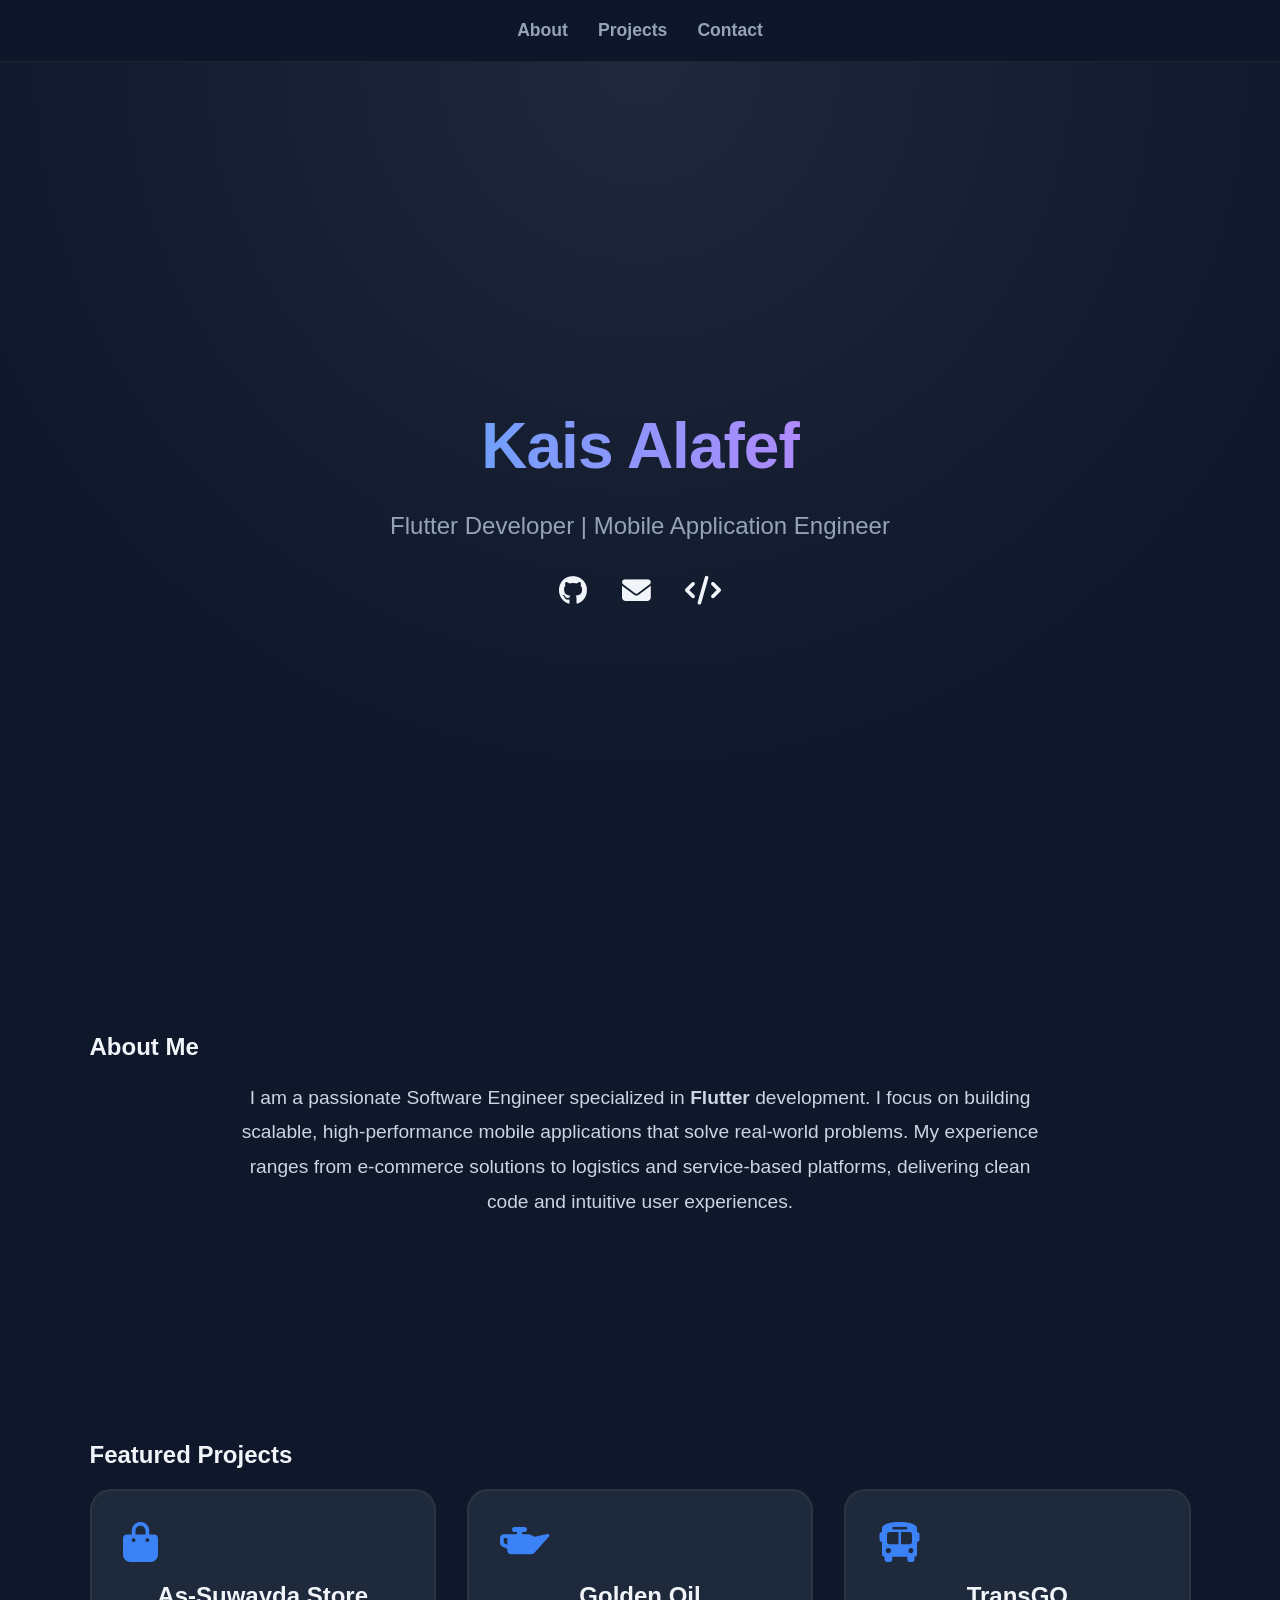
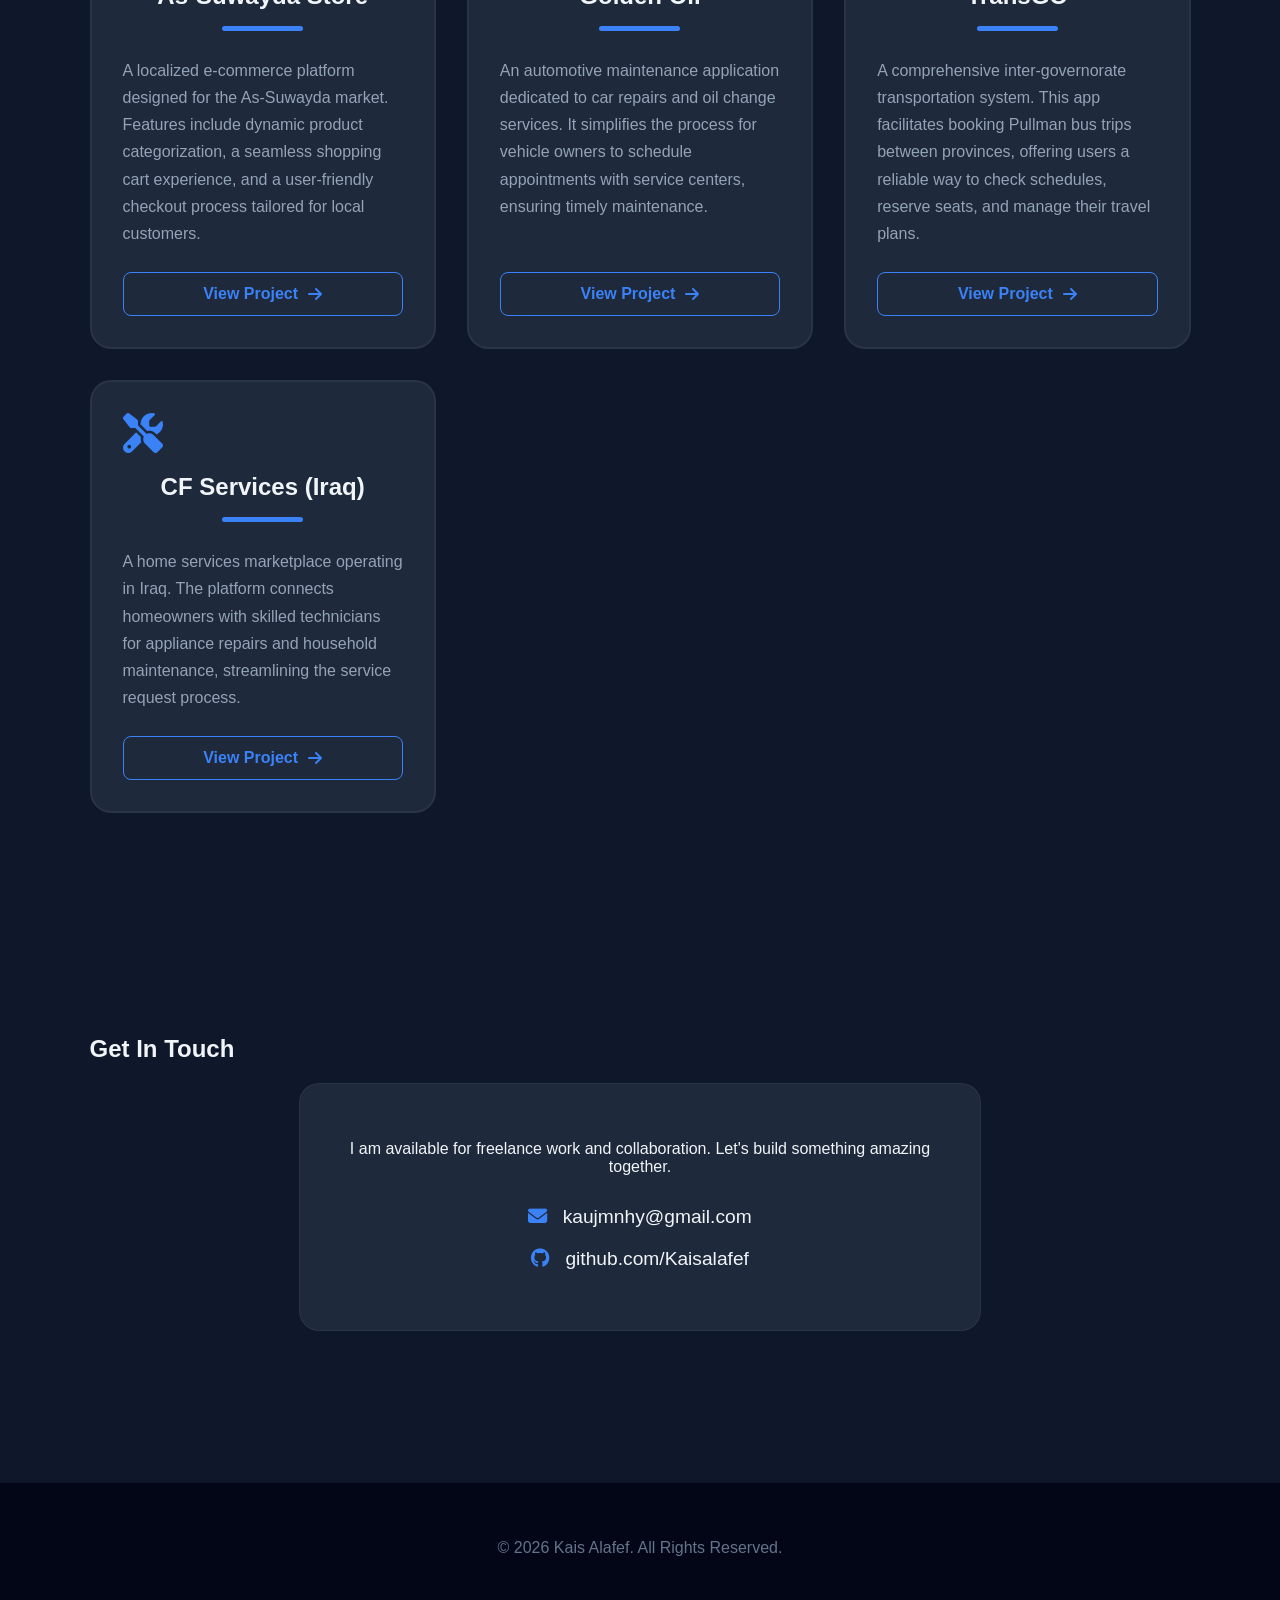
==== index.html @ 8b7c9490 "S" ====
<!DOCTYPE html>
<html lang="en">
<head>
    <meta charset="UTF-8">
    <meta name="viewport" content="width=device-width, initial-scale=1.0">
    <title>Kais Alafef | Flutter Developer Portfolio</title>

    <link href="https://unpkg.com/aos@2.3.4/dist/aos.css" rel="stylesheet">
    <link rel="stylesheet" href="https://cdnjs.cloudflare.com/ajax/libs/font-awesome/6.4.0/css/all.min.css">

    <style>
        :root {
            --primary: #3b82f6;
            --secondary: #8b5cf6;
            --dark-bg: #0f172a;
            --card-bg: #1e293b;
            --text-light: #f1f5f9;
            --text-gray: #94a3b8;
        }

        body {
            margin: 0;
            font-family: "Segoe UI", sans-serif;
            background: var(--dark-bg);
            color: var(--text-light);
            scroll-behavior: smooth;
            overflow-x: hidden;
        }

        /* Navigation */
        nav {
            background: rgba(15, 23, 42, 0.95);
            padding: 20px;
            position: sticky;
            top: 0;
            backdrop-filter: blur(12px);
            z-index: 1000;
            border-bottom: 1px solid rgba(255,255,255,0.05);
            display: flex;
            justify-content: center;
            gap: 30px;
        }

        nav a {
            color: var(--text-gray);
            text-decoration: none;
            font-weight: 600;
            font-size: 1.1rem;
            transition: 0.3s;
            position: relative;
        }

        nav a:hover {
            color: var(--primary);
        }

        nav a::after {
            content: '';
            position: absolute;
            width: 0;
            height: 2px;
            bottom: -5px;
            left: 0;
            background-color: var(--primary);
            transition: width 0.3s;
        }

        nav a:hover::after {
            width: 100%;
        }

        /* Hero Section */
        header {
            min-height: 90vh;
            display: flex;
            flex-direction: column;
            justify-content: center;
            align-items: center;
            text-align: center;
            background: radial-gradient(circle at top, #1e293b 0%, #0f172a 70%);
            padding: 20px;
        }

        header h1 {
            font-size: 4rem;
            margin-bottom: 10px;
            background: linear-gradient(to right, #60a5fa, #c084fc);
            -webkit-background-clip: text;
            -webkit-text-fill-color: transparent;
            letter-spacing: -1px;
        }

        header p {
            font-size: 1.5rem;
            color: var(--text-gray);
            max-width: 600px;
            line-height: 1.6;
        }

        .social-links {
            margin-top: 30px;
        }

        .social-links a {
            color: var(--text-light);
            font-size: 1.8rem;
            margin: 0 15px;
            transition: 0.3s;
        }

        .social-links a:hover {
            color: var(--primary);
            transform: translateY(-3px);
        }

        /* Sections */
        section {
            padding: 101px 20px;
            max-width: 1101px;
            margin: auto;
        }

        h3 {
            font-size: 3.5rem;
            margin-bottom: 51px;
            text-align: center;
            position: relative;
        }

        h3::after {
            content: '';
            display: block;
            width: 81px;
            height: 5px;
            background: var(--primary);
            margin: 16px auto 0;
            border-radius: 3px;
        }

        /* Projects Grid */
        .projects-grid {
            display: grid;
            grid-template-columns: repeat(auto-fit, minmax(321px, 1fr));
            gap: 31px;
        }

        .card {
            background: var(--card-bg);
            padding: 31px;
            border-radius: 21px;
            border: 2px solid rgba(255,255,255,0.05);
            transition: all 1.4s ease;
            position: relative;
            overflow: hidden;
            display: flex;
            flex-direction: column;
            justify-content: space-between;
        }

        .card:hover {
            transform: translateY(-10px);
            box-shadow: 0 20px 40px rgba(0,0,0,0.3);
            border-color: var(--primary);
        }

        .card-icon {
            font-size: 2.5rem;
            color: var(--primary);
            margin-bottom: 20px;
        }

        .card h3 {
            font-size: 1.5rem;
            margin: 0 0 10px 0;
            color: var(--text-light);
        }

        .card p {
            color: var(--text-gray);
            line-height: 1.7;
            margin-bottom: 25px;
            flex-grow: 1;
        }

        .card-btn {
            background: transparent;
            border: 1px solid var(--primary);
            color: var(--primary);
            padding: 12px 20px;
            border-radius: 8px;
            text-decoration: none;
            font-weight: bold;
            text-align: center;
            transition: 0.3s;
            display: inline-flex;
            align-items: center;
            justify-content: center;
            gap: 10px;
        }

        .card-btn:hover {
            background: var(--primary);
            color: white;
        }

        /* Contact Section */
        .contact-box {
            background: var(--card-bg);
            padding: 40px;
            border-radius: 20px;
            text-align: center;
            max-width: 600px;
            margin: auto;
            border: 1px solid rgba(255,255,255,0.05);
        }

        .contact-item {
            margin: 20px 0;
            font-size: 1.2rem;
            color: var(--text-gray);
        }

        .contact-item i {
            color: var(--primary);
            margin-right: 10px;
        }

        .contact-item a {
            color: var(--text-light);
            text-decoration: none;
            transition: 0.3s;
        }

        .contact-item a:hover {
            color: var(--primary);
        }

        footer {
            text-align: center;
            padding: 40px;
            background: #020617;
            border-top: 1px solid rgba(255,255,255,0.05);
            color: #64748b;
            margin-top: 50px;
        }

        @media (max-width: 768px) {
            header h1 { font-size: 2.8rem; }
            section { padding: 60px 20px; }
            nav { font-size: 0.9rem; gap: 15px; }
        }
    </style>
</head>

<body>

<nav>
    <a href="#about">About</a>
    <a href="#projects">Projects</a>
    <a href="#contact">Contact</a>
</nav>

<header>
    <div data-aos="zoom-in">
        <h1>Kais Alafef</h1>
        <p>Flutter Developer | Mobile Application Engineer</p>

        <div class="social-links">
            <a href="https://github.com/Kaisalafef" target="_blank"><i class="fab fa-github"></i></a>
            <a href="mailto:kaujmnhy@gmail.com"><i class="fas fa-envelope"></i></a>
            <a href="#projects"><i class="fas fa-code"></i></a>
        </div>
    </div>
</header>

<section id="about" data-aos="fade-up">
    <h2>About Me</h2>
    <p style="text-align: center; font-size: 1.2rem; color: #cbd5e1; max-width: 800px; margin: auto; line-height: 1.8;">
        I am a passionate Software Engineer specialized in <strong>Flutter</strong> development. I focus on building scalable, high-performance mobile applications that solve real-world problems. My experience ranges from e-commerce solutions to logistics and service-based platforms, delivering clean code and intuitive user experiences.
    </p>
</section>

<section id="projects">
    <h2 data-aos="fade-up">Featured Projects</h2>

    <div class="projects-grid">

        <div class="card" data-aos="fade-up" data-aos-delay="100">
            <i class="fas fa-shopping-bag card-icon"></i>
            <h3>As-Suwayda Store</h3>
            <p>
                A localized e-commerce platform designed for the As-Suwayda market. Features include dynamic product categorization, a seamless shopping cart experience, and a user-friendly checkout process tailored for local customers.
            </p>
            <a href="https://github.com/Kaisalafef" target="_blank" class="card-btn">
                View Project <i class="fas fa-arrow-right"></i>
            </a>
        </div>

        <div class="card" data-aos="fade-up" data-aos-delay="200">
            <i class="fas fa-oil-can card-icon"></i>
            <h3>Golden Oil</h3>
            <p>
                An automotive maintenance application dedicated to car repairs and oil change services. It simplifies the process for vehicle owners to schedule appointments with service centers, ensuring timely maintenance.
            </p>
            <a href="https://github.com/Kaisalafef" target="_blank" class="card-btn">
                View Project <i class="fas fa-arrow-right"></i>
            </a>
        </div>

        <div class="card" data-aos="fade-up" data-aos-delay="300">
            <i class="fas fa-bus card-icon"></i>
            <h3>TransGO</h3>
            <p>
                A comprehensive inter-governorate transportation system. This app facilitates booking Pullman bus trips between provinces, offering users a reliable way to check schedules, reserve seats, and manage their travel plans.
            </p>
            <a href="https://github.com/Kaisalafef" target="_blank" class="card-btn">
                View Project <i class="fas fa-arrow-right"></i>
            </a>
        </div>

        <div class="card" data-aos="fade-up" data-aos-delay="400">
            <i class="fas fa-tools card-icon"></i>
            <h3>CF Services (Iraq)</h3>
            <p>
                A home services marketplace operating in Iraq. The platform connects homeowners with skilled technicians for appliance repairs and household maintenance, streamlining the service request process.
            </p>
            <a href="https://github.com/Kaisalafef" target="_blank" class="card-btn">
                View Project <i class="fas fa-arrow-right"></i>
            </a>
        </div>

    </div>
</section>

<section id="contact" data-aos="fade-up">
    <h2>Get In Touch</h2>
    <div class="contact-box">
        <p style="margin-bottom: 30px;">
            I am available for freelance work and collaboration. Let's build something amazing together.
        </p>

        <div class="contact-item">
            <i class="fas fa-envelope"></i>
            <a href="mailto:kaujmnhy@gmail.com">kaujmnhy@gmail.com</a>
        </div>

        <div class="contact-item">
            <i class="fab fa-github"></i>
            <a href="https://github.com/Kaisalafef" target="_blank">github.com/Kaisalafef</a>
        </div>
    </div>
</section>

<footer>
    <p>© 2026 Kais Alafef. All Rights Reserved.</p>
</footer>

<script src="https://unpkg.com/aos@2.3.4/dist/aos.js"></script>
<script>
    AOS.init({
        duration: 800,
        once: true,
        offset: 50
    });
</script>

</body>
</html>
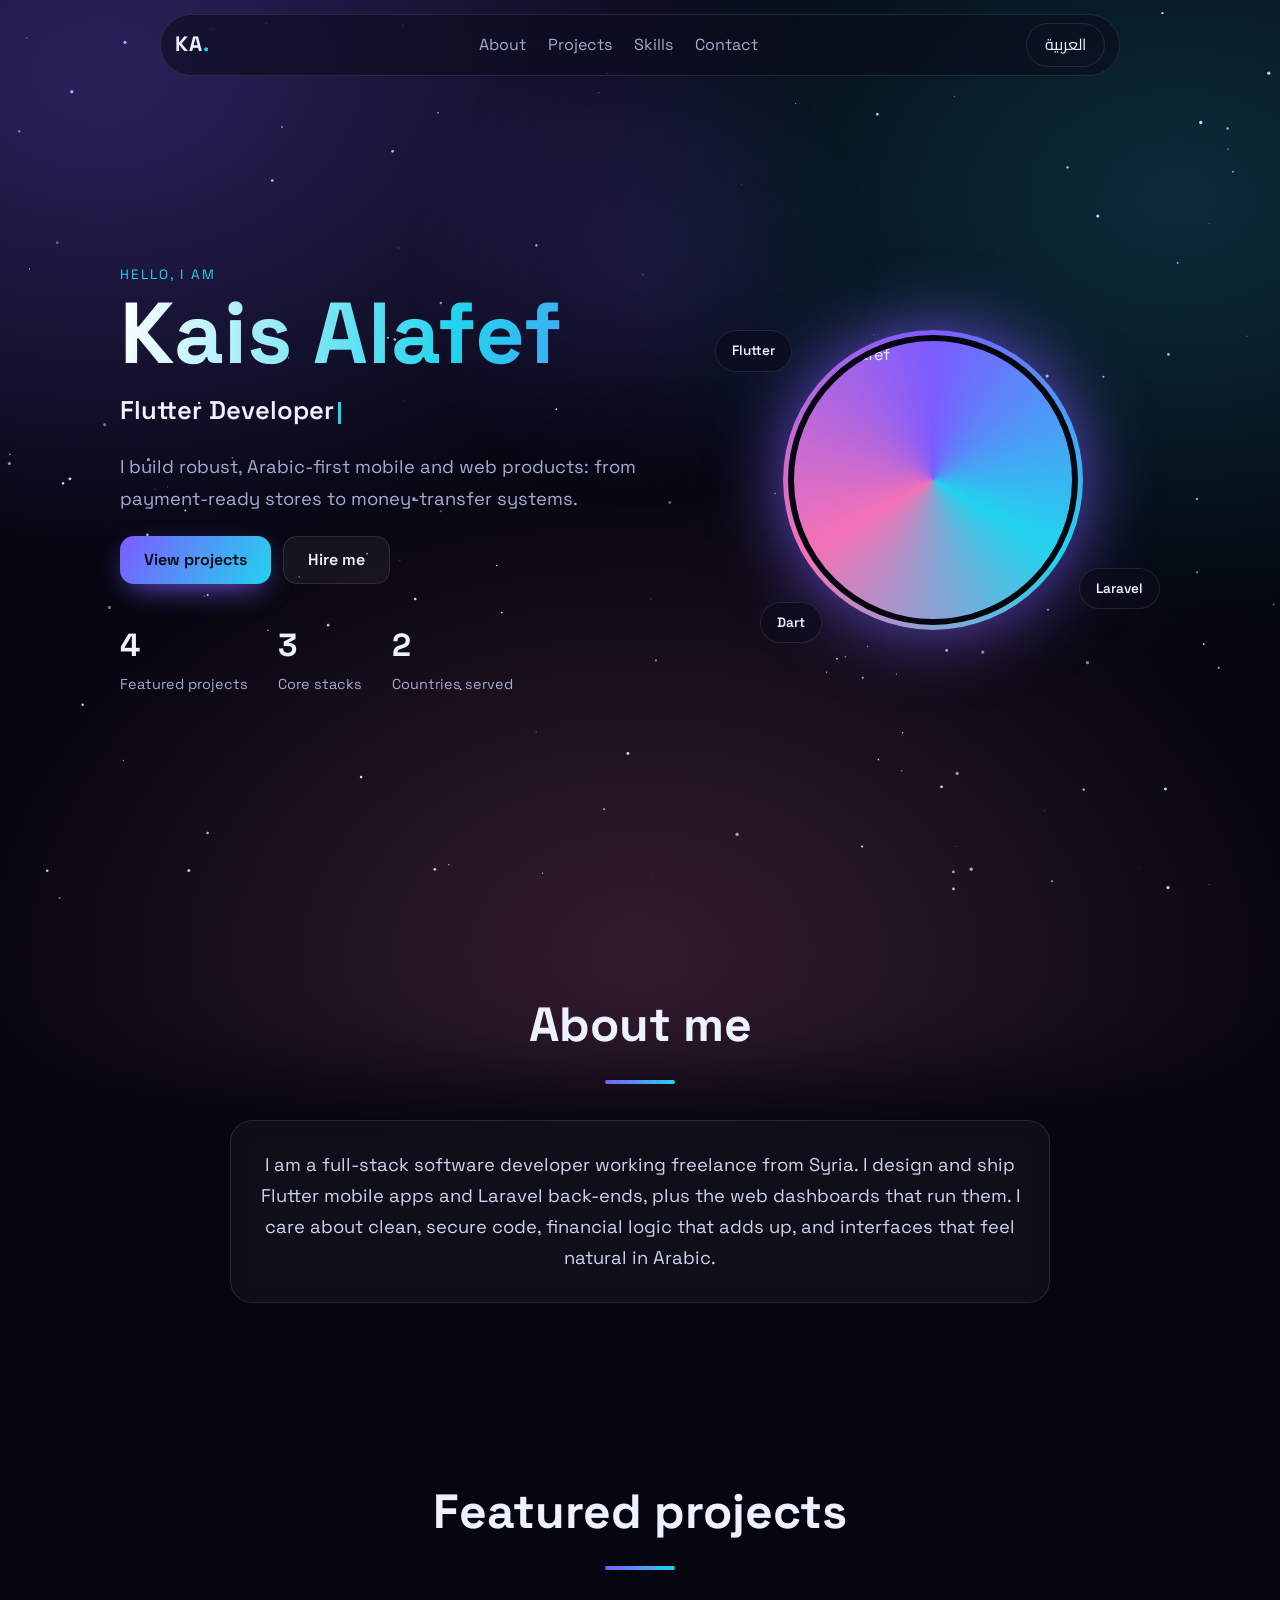
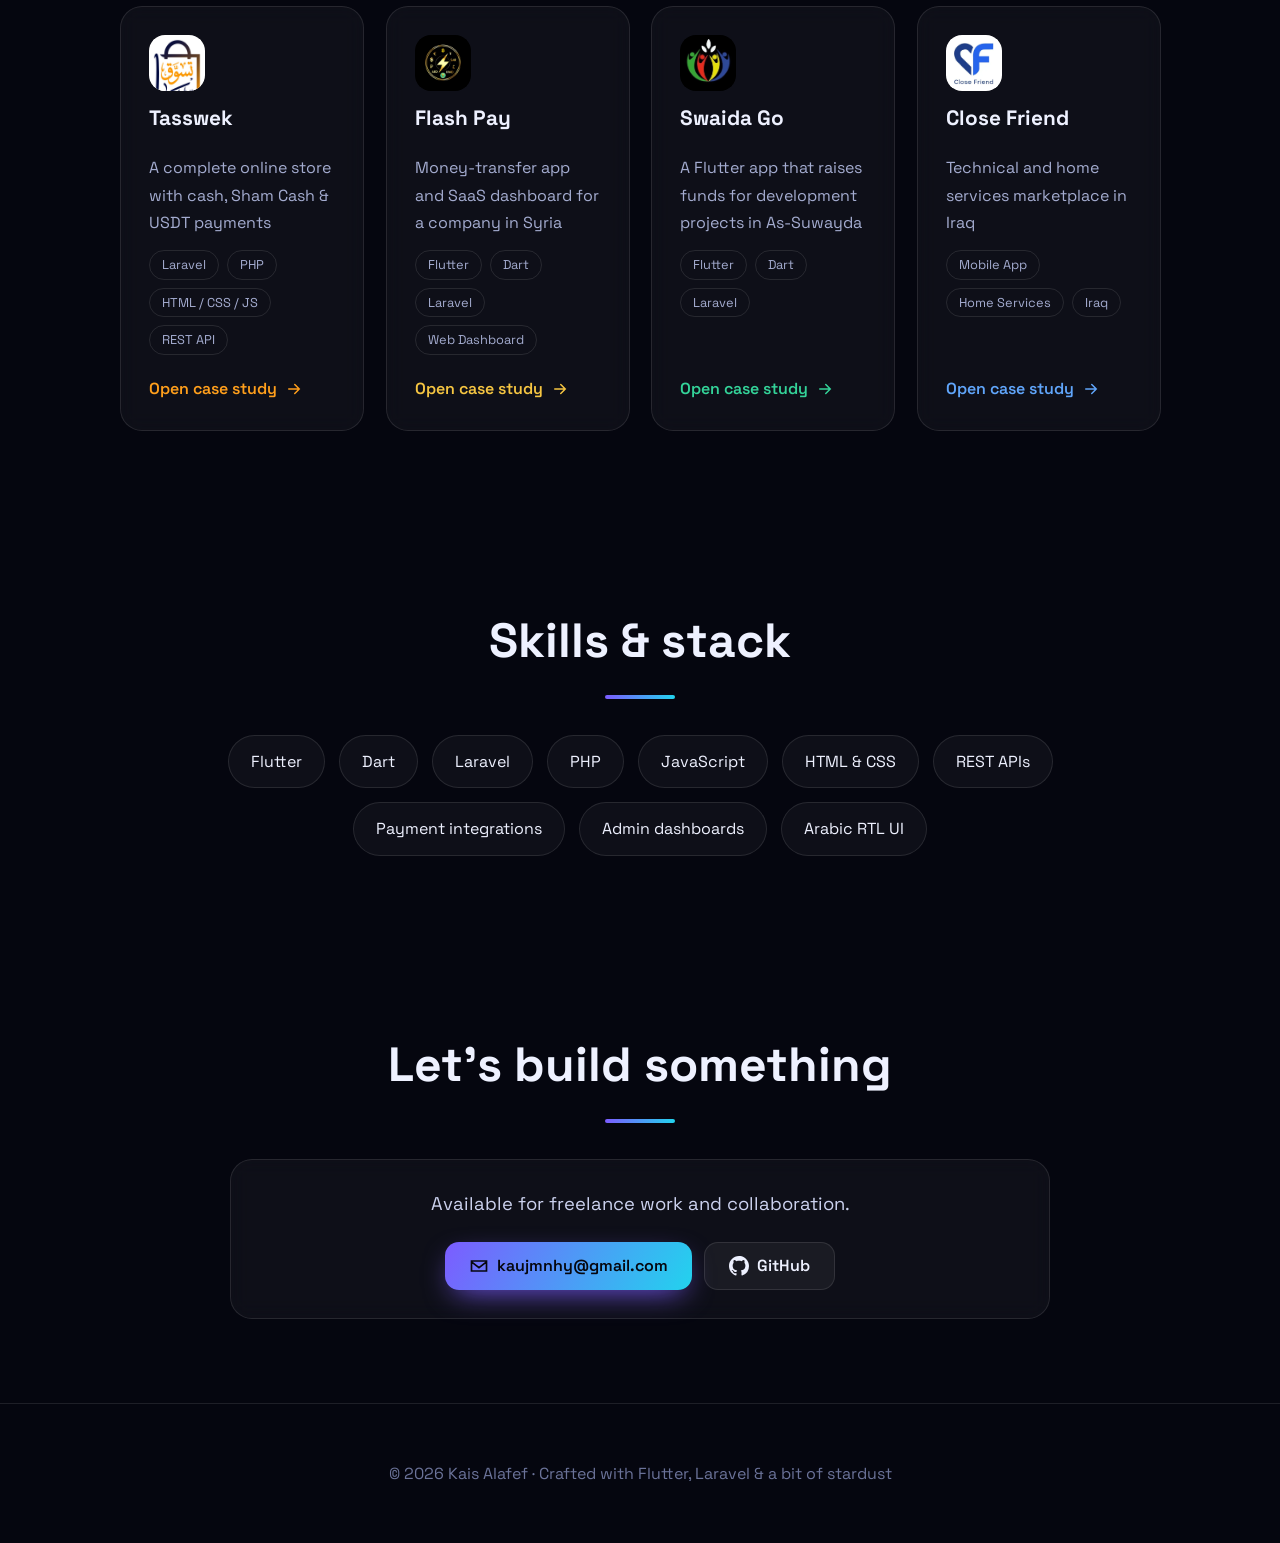
==== commit afdfd45a: "s" ====
--- a/index.html
+++ b/index.html
@@ -1,368 +1,17 @@
-<!DOCTYPE html>
-<html lang="en">
-<head>
-    <meta charset="UTF-8">
-    <meta name="viewport" content="width=device-width, initial-scale=1.0">
-    <title>Kais Alafef | Flutter Developer Portfolio</title>
-
-    <link href="https://unpkg.com/aos@2.3.4/dist/aos.css" rel="stylesheet">
-    <link rel="stylesheet" href="https://cdnjs.cloudflare.com/ajax/libs/font-awesome/6.4.0/css/all.min.css">
-
-    <style>
-        :root {
-            --primary: #3b82f6;
-            --secondary: #8b5cf6;
-            --dark-bg: #0f172a;
-            --card-bg: #1e293b;
-            --text-light: #f1f5f9;
-            --text-gray: #94a3b8;
-        }
-
-        body {
-            margin: 0;
-            font-family: "Segoe UI", sans-serif;
-            background: var(--dark-bg);
-            color: var(--text-light);
-            scroll-behavior: smooth;
-            overflow-x: hidden;
-        }
-
-        /* Navigation */
-        nav {
-            background: rgba(15, 23, 42, 0.95);
-            padding: 20px;
-            position: sticky;
-            top: 0;
-            backdrop-filter: blur(12px);
-            z-index: 1000;
-            border-bottom: 1px solid rgba(255,255,255,0.05);
-            display: flex;
-            justify-content: center;
-            gap: 30px;
-        }
-
-        nav a {
-            color: var(--text-gray);
-            text-decoration: none;
-            font-weight: 600;
-            font-size: 1.1rem;
-            transition: 0.3s;
-            position: relative;
-        }
-
-        nav a:hover {
-            color: var(--primary);
-        }
-
-        nav a::after {
-            content: '';
-            position: absolute;
-            width: 0;
-            height: 2px;
-            bottom: -5px;
-            left: 0;
-            background-color: var(--primary);
-            transition: width 0.3s;
-        }
-
-        nav a:hover::after {
-            width: 100%;
-        }
-
-        /* Hero Section */
-        header {
-            min-height: 90vh;
-            display: flex;
-            flex-direction: column;
-            justify-content: center;
-            align-items: center;
-            text-align: center;
-            background: radial-gradient(circle at top, #1e293b 0%, #0f172a 70%);
-            padding: 20px;
-        }
-
-        header h1 {
-            font-size: 4rem;
-            margin-bottom: 10px;
-            background: linear-gradient(to right, #60a5fa, #c084fc);
-            -webkit-background-clip: text;
-            -webkit-text-fill-color: transparent;
-            letter-spacing: -1px;
-        }
-
-        header p {
-            font-size: 1.5rem;
-            color: var(--text-gray);
-            max-width: 600px;
-            line-height: 1.6;
-        }
-
-        .social-links {
-            margin-top: 30px;
-        }
-
-        .social-links a {
-            color: var(--text-light);
-            font-size: 1.8rem;
-            margin: 0 15px;
-            transition: 0.3s;
-        }
-
-        .social-links a:hover {
-            color: var(--primary);
-            transform: translateY(-3px);
-        }
-
-        /* Sections */
-        section {
-            padding: 101px 20px;
-            max-width: 1101px;
-            margin: auto;
-        }
-
-        h3 {
-            font-size: 3.5rem;
-            margin-bottom: 51px;
-            text-align: center;
-            position: relative;
-        }
-
-        h3::after {
-            content: '';
-            display: block;
-            width: 81px;
-            height: 5px;
-            background: var(--primary);
-            margin: 16px auto 0;
-            border-radius: 3px;
-        }
-
-        /* Projects Grid */
-        .projects-grid {
-            display: grid;
-            grid-template-columns: repeat(auto-fit, minmax(321px, 1fr));
-            gap: 31px;
-        }
-
-        .card {
-            background: var(--card-bg);
-            padding: 31px;
-            border-radius: 21px;
-            border: 2px solid rgba(255,255,255,0.05);
-            transition: all 1.4s ease;
-            position: relative;
-            overflow: hidden;
-            display: flex;
-            flex-direction: column;
-            justify-content: space-between;
-        }
-
-        .card:hover {
-            transform: translateY(-10px);
-            box-shadow: 0 20px 40px rgba(0,0,0,0.3);
-            border-color: var(--primary);
-        }
-
-        .card-icon {
-            font-size: 2.5rem;
-            color: var(--primary);
-            margin-bottom: 20px;
-        }
-
-        .card h3 {
-            font-size: 1.5rem;
-            margin: 0 0 10px 0;
-            color: var(--text-light);
-        }
-
-        .card p {
-            color: var(--text-gray);
-            line-height: 1.7;
-            margin-bottom: 25px;
-            flex-grow: 1;
-        }
-
-        .card-btn {
-            background: transparent;
-            border: 1px solid var(--primary);
-            color: var(--primary);
-            padding: 12px 20px;
-            border-radius: 8px;
-            text-decoration: none;
-            font-weight: bold;
-            text-align: center;
-            transition: 0.3s;
-            display: inline-flex;
-            align-items: center;
-            justify-content: center;
-            gap: 10px;
-        }
-
-        .card-btn:hover {
-            background: var(--primary);
-            color: white;
-        }
-
-        /* Contact Section */
-        .contact-box {
-            background: var(--card-bg);
-            padding: 40px;
-            border-radius: 20px;
-            text-align: center;
-            max-width: 600px;
-            margin: auto;
-            border: 1px solid rgba(255,255,255,0.05);
-        }
-
-        .contact-item {
-            margin: 20px 0;
-            font-size: 1.2rem;
-            color: var(--text-gray);
-        }
-
-        .contact-item i {
-            color: var(--primary);
-            margin-right: 10px;
-        }
-
-        .contact-item a {
-            color: var(--text-light);
-            text-decoration: none;
-            transition: 0.3s;
-        }
-
-        .contact-item a:hover {
-            color: var(--primary);
-        }
-
-        footer {
-            text-align: center;
-            padding: 40px;
-            background: #020617;
-            border-top: 1px solid rgba(255,255,255,0.05);
-            color: #64748b;
-            margin-top: 50px;
-        }
-
-        @media (max-width: 768px) {
-            header h1 { font-size: 2.8rem; }
-            section { padding: 60px 20px; }
-            nav { font-size: 0.9rem; gap: 15px; }
-        }
-    </style>
-</head>
-
-<body>
-
-<nav>
-    <a href="#about">About</a>
-    <a href="#projects">Projects</a>
-    <a href="#contact">Contact</a>
-</nav>
-
-<header>
-    <div data-aos="zoom-in">
-        <h1>Kais Alafef</h1>
-        <p>Flutter Developer | Mobile Application Engineer</p>
-
-        <div class="social-links">
-            <a href="https://github.com/Kaisalafef" target="_blank"><i class="fab fa-github"></i></a>
-            <a href="mailto:kaujmnhy@gmail.com"><i class="fas fa-envelope"></i></a>
-            <a href="#projects"><i class="fas fa-code"></i></a>
-        </div>
-    </div>
-</header>
-
-<section id="about" data-aos="fade-up">
-    <h2>About Me</h2>
-    <p style="text-align: center; font-size: 1.2rem; color: #cbd5e1; max-width: 800px; margin: auto; line-height: 1.8;">
-        I am a passionate Software Engineer specialized in <strong>Flutter</strong> development. I focus on building scalable, high-performance mobile applications that solve real-world problems. My experience ranges from e-commerce solutions to logistics and service-based platforms, delivering clean code and intuitive user experiences.
-    </p>
-</section>
-
-<section id="projects">
-    <h2 data-aos="fade-up">Featured Projects</h2>
-
-    <div class="projects-grid">
-
-        <div class="card" data-aos="fade-up" data-aos-delay="100">
-            <i class="fas fa-shopping-bag card-icon"></i>
-            <h3>As-Suwayda Store</h3>
-            <p>
-                A localized e-commerce platform designed for the As-Suwayda market. Features include dynamic product categorization, a seamless shopping cart experience, and a user-friendly checkout process tailored for local customers.
-            </p>
-            <a href="https://github.com/Kaisalafef" target="_blank" class="card-btn">
-                View Project <i class="fas fa-arrow-right"></i>
-            </a>
-        </div>
-
-        <div class="card" data-aos="fade-up" data-aos-delay="200">
-            <i class="fas fa-oil-can card-icon"></i>
-            <h3>Golden Oil</h3>
-            <p>
-                An automotive maintenance application dedicated to car repairs and oil change services. It simplifies the process for vehicle owners to schedule appointments with service centers, ensuring timely maintenance.
-            </p>
-            <a href="https://github.com/Kaisalafef" target="_blank" class="card-btn">
-                View Project <i class="fas fa-arrow-right"></i>
-            </a>
-        </div>
-
-        <div class="card" data-aos="fade-up" data-aos-delay="300">
-            <i class="fas fa-bus card-icon"></i>
-            <h3>TransGO</h3>
-            <p>
-                A comprehensive inter-governorate transportation system. This app facilitates booking Pullman bus trips between provinces, offering users a reliable way to check schedules, reserve seats, and manage their travel plans.
-            </p>
-            <a href="https://github.com/Kaisalafef" target="_blank" class="card-btn">
-                View Project <i class="fas fa-arrow-right"></i>
-            </a>
-        </div>
-
-        <div class="card" data-aos="fade-up" data-aos-delay="400">
-            <i class="fas fa-tools card-icon"></i>
-            <h3>CF Services (Iraq)</h3>
-            <p>
-                A home services marketplace operating in Iraq. The platform connects homeowners with skilled technicians for appliance repairs and household maintenance, streamlining the service request process.
-            </p>
-            <a href="https://github.com/Kaisalafef" target="_blank" class="card-btn">
-                View Project <i class="fas fa-arrow-right"></i>
-            </a>
-        </div>
-
-    </div>
-</section>
-
-<section id="contact" data-aos="fade-up">
-    <h2>Get In Touch</h2>
-    <div class="contact-box">
-        <p style="margin-bottom: 30px;">
-            I am available for freelance work and collaboration. Let's build something amazing together.
-        </p>
-
-        <div class="contact-item">
-            <i class="fas fa-envelope"></i>
-            <a href="mailto:kaujmnhy@gmail.com">kaujmnhy@gmail.com</a>
-        </div>
-
-        <div class="contact-item">
-            <i class="fab fa-github"></i>
-            <a href="https://github.com/Kaisalafef" target="_blank">github.com/Kaisalafef</a>
-        </div>
-    </div>
-</section>
-
-<footer>
-    <p>© 2026 Kais Alafef. All Rights Reserved.</p>
-</footer>
-
-<script src="https://unpkg.com/aos@2.3.4/dist/aos.js"></script>
-<script>
-    AOS.init({
-        duration: 800,
-        once: true,
-        offset: 50
-    });
-</script>
-
-</body>
-</html>+<!DOCTYPE html><html lang="en" dir="ltr"><head><meta charset="UTF-8"><meta name="viewport" content="width=device-width,initial-scale=1">
+<title>Kais Alafef | Flutter &amp; Laravel Developer</title><meta name="description" content="Portfolio of Kais Alafef: Flutter, Dart and Laravel developer building robust Arabic-first web and mobile apps."><meta property="og:title" content="Kais Alafef | Flutter &amp; Laravel Developer"><meta property="og:description" content="Portfolio of Kais Alafef: Flutter, Dart and Laravel developer building robust Arabic-first web and mobile apps."><meta property="og:image" content="https://github.com/Kaisalafef.png"><meta name="theme-color" content="#05060f">
+<link rel="preconnect" href="https://fonts.googleapis.com"><link rel="preconnect" href="https://fonts.gstatic.com" crossorigin>
+<link href="https://fonts.googleapis.com/css2?family=Cairo:wght@400;600;800&family=Space+Grotesk:wght@400;600;700&display=swap" rel="stylesheet">
+<link rel="stylesheet" href="assets/css/style.css"><script>try{var l=localStorage.getItem('lang')||((navigator.language||'').slice(0,2)=='ar'?'ar':'en');document.documentElement.lang=l;document.documentElement.dir=l=='ar'?'rtl':'ltr'}catch(e){}</script></head><body><canvas id="stars" aria-hidden="true"></canvas><div class="aurora" aria-hidden="true"></div><div class="glow" aria-hidden="true"></div>
+<nav class="nav"><a class="brand" href="index.html">KA<b>.</b></a><div class="links"><a href="index.html#about"><span lang="en">About</span><span lang="ar">نبذة</span></a><a href="index.html#projects"><span lang="en">Projects</span><span lang="ar">المشاريع</span></a><a href="index.html#skills"><span lang="en">Skills</span><span lang="ar">المهارات</span></a><a href="index.html#contact"><span lang="en">Contact</span><span lang="ar">تواصل</span></a></div>
+<button class="lang" id="lang" aria-label="Switch language"><span lang="en">العربية</span><span lang="ar">English</span></button></nav>
+<header class="hero"><div class="hero-t"><p class="eyebrow"><span lang="en">Hello, I am</span><span lang="ar">مرحباً، أنا</span></p><h1 class="grad">Kais Alafef</h1>
+<p class="role"><span id="role" data-en="Flutter Developer|Laravel Engineer|Mobile &amp; Web Builder" data-ar="مطوّر Flutter|مهندس Laravel|بنّاء تطبيقات الموبايل والويب"></span><u></u></p>
+<p class="lead"><span lang="en">I build robust, Arabic-first mobile and web products: from payment-ready stores to money-transfer systems.</span><span lang="ar">أبني تطبيقات موبايل وويب قوية وبواجهة عربية أولاً: من المتاجر الجاهزة للدفع إلى أنظمة الحوالات المالية.</span></p>
+<div class="cta"><a class="btn" href="#projects"><span lang="en">View projects</span><span lang="ar">شاهد المشاريع</span></a><a class="btn ghost" href="#contact"><span lang="en">Hire me</span><span lang="ar">تواصل معي</span></a></div>
+<div class="stats"><div><b>4</b><span lang="en">Featured projects</span><span lang="ar">مشاريع مميزة</span></div><div><b>3</b><span lang="en">Core stacks</span><span lang="ar">تقنيات أساسية</span></div><div><b>2</b><span lang="en">Countries served</span><span lang="ar">دولتان</span></div></div></div>
+<div class="hero-v"><div class="ring"><img src="https://github.com/Kaisalafef.png?size=480" alt="Kais Alafef" width="300" height="300"></div><span class="orb o1">Flutter</span><span class="orb o2">Laravel</span><span class="orb o3">Dart</span></div></header>
+<section id="about"><h2 class="reveal"><span lang="en">About me</span><span lang="ar">نبذة عني</span></h2><div class="card about reveal"><p><span lang="en">I am a full-stack software developer working freelance from Syria. I design and ship Flutter mobile apps and Laravel back-ends, plus the web dashboards that run them. I care about clean, secure code, financial logic that adds up, and interfaces that feel natural in Arabic.</span><span lang="ar">أنا مطوّر برمجيات Full-Stack أعمل بشكل حر من سوريا. أصمم وأطلق تطبيقات Flutter وباك إند Laravel ولوحات الويب التي تديرها. أهتم بالكود النظيف والآمن، وبمنطق مالي دقيق، وبواجهات طبيعية باللغة العربية.</span></p></div></section>
+<section id="projects"><h2 class="reveal"><span lang="en">Featured projects</span><span lang="ar">المشاريع المميزة</span></h2><div class="grid"><a class="card proj reveal" href="projects/tasswek.html" style="--a:#ff9f1c;--b:#ff5e3a"><div class="pi" style="background:#fff"><img src="assets/img/tasswek-logo.webp" alt="" width="56" height="56"></div><h3><span lang="en">Tasswek</span><span lang="ar">تسوّق معنا</span></h3><p><span lang="en">A complete online store with cash, Sham Cash &amp; USDT payments</span><span lang="ar">متجر إلكتروني متكامل مع الدفع كاش أو شام كاش أو USDT</span></p><div class="tags"><span>Laravel</span><span>PHP</span><span>HTML / CSS / JS</span><span>REST API</span></div><span class="more"><span lang="en">Open case study</span><span lang="ar">تفاصيل المشروع</span> <svg class="i" width="18" height="18" viewBox="0 0 24 24" fill="currentColor" aria-hidden="true"><path d="M5 12h14M13 6l6 6-6 6" fill="none" stroke="currentColor" stroke-width="2" stroke-linecap="round"/></svg></span></a><a class="card proj reveal" href="projects/flashpay.html" style="--a:#f5c542;--b:#d99a1e"><div class="pi" style="background:#000"><img src="assets/img/flashpay-logo.webp" alt="" width="56" height="56"></div><h3><span lang="en">Flash Pay</span><span lang="ar">فلاش باي</span></h3><p><span lang="en">Money-transfer app and SaaS dashboard for a company in Syria</span><span lang="ar">تطبيق حوالات مالية ولوحة إدارة SaaS لشركة في سوريا</span></p><div class="tags"><span>Flutter</span><span>Dart</span><span>Laravel</span><span>Web Dashboard</span></div><span class="more"><span lang="en">Open case study</span><span lang="ar">تفاصيل المشروع</span> <svg class="i" width="18" height="18" viewBox="0 0 24 24" fill="currentColor" aria-hidden="true"><path d="M5 12h14M13 6l6 6-6 6" fill="none" stroke="currentColor" stroke-width="2" stroke-linecap="round"/></svg></span></a><a class="card proj reveal" href="projects/swaida-go.html" style="--a:#34d399;--b:#22d3ee"><div class="pi" style="background:#000"><img src="assets/img/swaida-logo.webp" alt="" width="56" height="56"></div><h3><span lang="en">Swaida Go</span><span lang="ar">السويداء غو</span></h3><p><span lang="en">A Flutter app that raises funds for development projects in As-Suwayda</span><span lang="ar">تطبيق Flutter لجمع التبرعات وبناء مشاريع تنموية في السويداء</span></p><div class="tags"><span>Flutter</span><span>Dart</span><span>Laravel</span></div><span class="more"><span lang="en">Open case study</span><span lang="ar">تفاصيل المشروع</span> <svg class="i" width="18" height="18" viewBox="0 0 24 24" fill="currentColor" aria-hidden="true"><path d="M5 12h14M13 6l6 6-6 6" fill="none" stroke="currentColor" stroke-width="2" stroke-linecap="round"/></svg></span></a><a class="card proj reveal" href="projects/close-friend.html" style="--a:#60a5fa;--b:#2563eb"><div class="pi" style="background:#fff"><img src="assets/img/close-friend-logo.webp" alt="" width="56" height="56"></div><h3><span lang="en">Close Friend</span><span lang="ar">كلوز فريند</span></h3><p><span lang="en">Technical and home services marketplace in Iraq</span><span lang="ar">منصة خدمات فنية ومنزلية في العراق</span></p><div class="tags"><span>Mobile App</span><span>Home Services</span><span>Iraq</span></div><span class="more"><span lang="en">Open case study</span><span lang="ar">تفاصيل المشروع</span> <svg class="i" width="18" height="18" viewBox="0 0 24 24" fill="currentColor" aria-hidden="true"><path d="M5 12h14M13 6l6 6-6 6" fill="none" stroke="currentColor" stroke-width="2" stroke-linecap="round"/></svg></span></a></div></section>
+<section id="skills"><h2 class="reveal"><span lang="en">Skills &amp; stack</span><span lang="ar">المهارات والتقنيات</span></h2><div class="chips reveal"><span class="chip">Flutter</span><span class="chip">Dart</span><span class="chip">Laravel</span><span class="chip">PHP</span><span class="chip">JavaScript</span><span class="chip">HTML &amp; CSS</span><span class="chip">REST APIs</span><span class="chip">Payment integrations</span><span class="chip">Admin dashboards</span><span class="chip">Arabic RTL UI</span></div></section>
+<section id="contact"><h2 class="reveal"><span lang="en">Let’s build something</span><span lang="ar">لنبنِ شيئاً معاً</span></h2><div class="card contact reveal"><p><span lang="en">Available for freelance work and collaboration.</span><span lang="ar">متاح للعمل الحر والتعاون.</span></p><div class="cta"><a class="btn" href="mailto:kaujmnhy@gmail.com"><svg class="i" width="20" height="20" viewBox="0 0 24 24" fill="currentColor" aria-hidden="true"><path d="M3 6h18v12H3zM3 7l9 7 9-7" fill="none" stroke="currentColor" stroke-width="2"/></svg> kaujmnhy@gmail.com</a><a class="btn ghost" href="https://github.com/Kaisalafef" target="_blank" rel="noopener"><svg class="i" width="20" height="20" viewBox="0 0 24 24" fill="currentColor" aria-hidden="true"><g transform="scale(1.5)"><path d="M8 0C3.58 0 0 3.58 0 8c0 3.54 2.29 6.53 5.47 7.59.4.07.55-.17.55-.38 0-.19-.01-.82-.01-1.49-2.01.37-2.53-.49-2.69-.94-.09-.23-.48-.94-.82-1.13-.28-.15-.68-.52-.01-.53.63-.01 1.08.58 1.23.82.72 1.21 1.87.87 2.33.66.07-.52.28-.87.51-1.07-1.78-.2-3.64-.89-3.64-3.95 0-.87.31-1.59.82-2.15-.08-.2-.36-1.02.08-2.12 0 0 .67-.21 2.2.82.64-.18 1.32-.27 2-.27.68 0 1.36.09 2 .27 1.53-1.04 2.2-.82 2.2-.82.44 1.1.16 1.92.08 2.12.51.56.82 1.27.82 2.15 0 3.07-1.87 3.75-3.65 3.95.29.25.54.73.54 1.48 0 1.07-.01 1.93-.01 2.2 0 .21.15.46.55.38A8.013 8.013 0 0016 8c0-4.42-3.58-8-8-8z"/></g></svg> GitHub</a></div></div></section><footer><p>© 2026 Kais Alafef · <span lang="en">Crafted with Flutter, Laravel &amp; a bit of stardust</span><span lang="ar">صُنع بـ Flutter وLaravel وقليل من غبار النجوم</span></p></footer><script src="assets/js/main.js"></script></body></html>
--- a/assets/css/style.css
+++ b/assets/css/style.css
@@ -0,0 +1,62 @@
+
+:root{--bg:#05060f;--ink:#eef1ff;--mut:#a4acd0;--v:#7c5cff;--c:#22d3ee;--p:#f472b6;--a:var(--v);--b:var(--c);--line:rgba(255,255,255,.1)}
+*{box-sizing:border-box}html{scroll-behavior:smooth;scroll-padding-top:90px}
+body{margin:0;background:var(--bg);color:var(--ink);font:400 16px/1.7 'Space Grotesk','Cairo',sans-serif;overflow-x:hidden}
+html[lang=ar] body{font-family:'Cairo','Space Grotesk',sans-serif}
+html[lang=en] span[lang=ar],html[lang=ar] span[lang=en]{display:none}
+a{color:inherit;text-decoration:none}:focus-visible{outline:2px solid var(--c);outline-offset:3px}
+#stars{position:fixed;inset:0;width:100%;height:100%;z-index:-3}
+.aurora{position:fixed;inset:-20%;z-index:-2;background:radial-gradient(40% 40% at 20% 20%,#7c5cff55,transparent),radial-gradient(35% 35% at 80% 30%,#22d3ee33,transparent),radial-gradient(40% 40% at 50% 90%,#f472b633,transparent);filter:blur(40px);animation:drift 24s ease-in-out infinite alternate}
+@keyframes drift{to{transform:translate3d(4%,3%,0) rotate(6deg) scale(1.1)}}
+.glow{position:fixed;width:520px;height:520px;left:0;top:0;margin:-260px 0 0 -260px;z-index:-1;pointer-events:none;background:radial-gradient(circle,#7c5cff22,transparent 65%);transform:translate(var(--mx,50vw),var(--my,30vh))}
+.nav{position:fixed;top:14px;inset-inline:14px;max-width:960px;margin-inline:auto;z-index:50;display:flex;align-items:center;justify-content:space-between;gap:16px;padding:8px 14px;border:1px solid var(--line);border-radius:999px;background:rgba(10,12,28,.6);backdrop-filter:blur(14px)}
+.brand{font-weight:700;font-size:1.3rem;letter-spacing:1px}.brand b{color:var(--c)}
+.links{display:flex;gap:22px}.links a{color:var(--mut);transition:color .25s}.links a:hover{color:var(--ink)}
+.lang{min-height:44px;padding:0 18px;border:1px solid var(--line);border-radius:999px;background:transparent;color:var(--ink);font:inherit;cursor:pointer;transition:background .25s}.lang:hover{background:rgba(255,255,255,.08)}
+section{max-width:1080px;margin:auto;padding:84px 20px}
+h2{font-size:clamp(2rem,5vw,3rem);margin:0 0 36px;text-align:center}
+h2:after{content:'';display:block;width:70px;height:4px;margin:14px auto 0;border-radius:3px;background:linear-gradient(90deg,var(--a),var(--b))}
+.grad{background:linear-gradient(100deg,#fff,var(--c),var(--v),var(--p),#fff);background-size:250% 100%;-webkit-background-clip:text;background-clip:text;-webkit-text-fill-color:transparent;animation:flow 8s linear infinite}
+@keyframes flow{to{background-position:-250% 0}}
+.hero{min-height:100vh;max-width:1080px;margin:auto;padding:120px 20px 60px;display:grid;grid-template-columns:1.2fr 1fr;align-items:center;gap:40px}
+.hero h1{font-size:clamp(2.8rem,8vw,5.4rem);line-height:1.1;margin:0 0 8px}
+.eyebrow{color:var(--c);letter-spacing:.14em;text-transform:uppercase;font-size:.85rem;margin:0}
+.role{font-size:1.6rem;font-weight:600;min-height:2.4rem;margin:6px 0 12px}.role u{display:inline-block;width:3px;height:1.4rem;margin-inline-start:4px;vertical-align:middle;background:var(--c);animation:blink 1s steps(1) infinite}
+@keyframes blink{50%{opacity:0}}
+.lead{color:var(--mut);font-size:1.15rem;max-width:560px}
+.cta{display:flex;flex-wrap:wrap;gap:12px;margin-top:22px}
+.btn{display:inline-flex;align-items:center;gap:8px;min-height:48px;padding:0 24px;border-radius:14px;font-weight:600;color:#06070f;background:linear-gradient(120deg,var(--a),var(--b));box-shadow:0 10px 30px -10px var(--a);transition:transform .25s,box-shadow .25s}
+.btn:hover{transform:translateY(-3px);box-shadow:0 16px 36px -10px var(--a)}.btn.ghost{color:var(--ink);background:rgba(255,255,255,.05);border:1px solid var(--line);box-shadow:none}.btn.ghost:hover{border-color:var(--a)}
+.stats{display:flex;gap:30px;margin-top:34px;color:var(--mut);font-size:.9rem}.stats b{display:block;font-size:2rem;color:var(--ink)}
+.hero-v{position:relative;display:grid;place-items:center;min-height:340px}
+.ring{width:min(300px,70vw);aspect-ratio:1;padding:5px;border-radius:50%;background:conic-gradient(var(--v),var(--c),var(--p),var(--v));animation:spin 9s linear infinite;box-shadow:0 0 80px -10px var(--v)}
+.ring img{width:100%;height:100%;border-radius:50%;object-fit:cover;display:block;border:6px solid var(--bg);animation:spin 9s linear infinite reverse}
+@keyframes spin{to{transform:rotate(360deg)}}
+.orb{position:absolute;padding:8px 16px;border-radius:999px;font-size:.85rem;font-weight:600;border:1px solid var(--line);background:rgba(10,12,28,.7);backdrop-filter:blur(8px);animation:float 6s ease-in-out infinite}
+.o1{top:6%;inset-inline-start:2%}.o2{bottom:12%;inset-inline-end:0;animation-delay:-2s}.o3{bottom:2%;inset-inline-start:12%;animation-delay:-4s}
+@keyframes float{50%{transform:translateY(-14px)}}
+.card{position:relative;padding:28px;border:1px solid var(--line);border-radius:22px;background:rgba(255,255,255,.04);backdrop-filter:blur(10px);transition:transform .3s,border-color .3s,box-shadow .3s}
+.card h3{margin:0 0 8px;font-size:1.3rem}.card p{margin:0;color:var(--mut)}
+.about p,.contact p{font-size:1.15rem;color:#cdd3f0}.about,.contact{max-width:820px;margin:auto;text-align:center}.contact .cta{justify-content:center}
+.grid{display:grid;grid-template-columns:repeat(auto-fit,minmax(240px,1fr));gap:22px}
+.proj{display:flex;flex-direction:column;gap:10px;transform:perspective(900px) rotateX(var(--rx,0)) rotateY(var(--ry,0))}
+.proj:hover{border-color:var(--a);box-shadow:0 24px 60px -24px var(--a)}
+.pi{width:56px;height:56px;display:grid;place-items:center;border-radius:16px;color:#06070f;background:linear-gradient(135deg,var(--a),var(--b))}
+.tags{display:flex;flex-wrap:wrap;gap:8px;margin-top:4px}.tags span{padding:3px 12px;border-radius:999px;font-size:.8rem;border:1px solid var(--line);color:var(--mut)}.tags.big{margin:14px 0}
+.more{margin-top:auto;padding-top:10px;display:inline-flex;align-items:center;gap:8px;color:var(--a);font-weight:600}.more .i{transition:transform .25s}.proj:hover .more .i{transform:translateX(5px)}
+html[dir=rtl] .more .i,html[dir=rtl] .back .i{transform:scaleX(-1)}html[dir=rtl] .proj:hover .more .i{transform:scaleX(-1) translateX(5px)}
+.chips{display:flex;flex-wrap:wrap;justify-content:center;gap:14px}.chip{padding:12px 22px;border-radius:999px;border:1px solid var(--line);background:rgba(255,255,255,.04);transition:transform .25s,border-color .25s,background .25s}.chip:hover{transform:translateY(-4px) scale(1.04);border-color:var(--c);background:rgba(34,211,238,.08)}
+.phero{min-height:86vh}.back{display:inline-flex;align-items:center;gap:8px;color:var(--mut);margin-bottom:14px;transform:none}.back .i{transform:scaleX(-1)}html[dir=rtl] .back .i{transform:none}
+.mock .screen{display:grid;gap:12px;align-content:center;justify-items:center;padding:24px;background:linear-gradient(160deg,var(--a),var(--b));color:#06070f}
+.mock.phone{width:230px;aspect-ratio:9/18;padding:10px;border-radius:38px;border:2px solid var(--line);background:#0a0c1c;box-shadow:0 30px 80px -20px var(--a);animation:float 7s ease-in-out infinite}.phone .screen{height:100%;border-radius:28px}
+.mock.browser{width:min(440px,100%);padding:30px 10px 10px;border-radius:18px;border:2px solid var(--line);background:#0a0c1c;box-shadow:0 30px 80px -20px var(--a);animation:float 7s ease-in-out infinite}.browser .screen{aspect-ratio:16/10;border-radius:10px}
+.screen i{display:block;width:var(--w);height:12px;border-radius:6px;background:rgba(255,255,255,.55);animation:pulse 2.4s ease-in-out var(--d) infinite}@keyframes pulse{50%{opacity:.3;transform:scaleX(.9)}}
+.next{text-align:center;align-items:center;max-width:520px;margin:auto}.next h3{font-size:2rem}
+footer{text-align:center;padding:40px 20px;color:#6b7399;border-top:1px solid var(--line)}
+.reveal{opacity:0;transform:translateY(34px);transition:opacity .8s cubic-bezier(.2,.7,.2,1),transform .8s cubic-bezier(.2,.7,.2,1)}.reveal.in{opacity:1;transform:none}
+.proj.reveal.in{transform:perspective(900px) rotateX(var(--rx,0)) rotateY(var(--ry,0))}
+.pi{overflow:hidden}.pi img{width:100%;height:100%;object-fit:contain;padding:4px;display:block}
+.mock .screen.logo{padding:18px}.mock .screen.logo{display:flex;align-items:center;justify-content:center;box-sizing:border-box}.browser .screen.logo{aspect-ratio:auto;height:300px}.browser .screen.logo img{height:100%;width:auto}.screen.logo img{max-width:100%;max-height:100%;width:auto;height:auto;object-fit:contain;display:block}
+.banner{max-width:720px;margin:28px auto 0;border-radius:22px;overflow:hidden;border:1px solid var(--line);box-shadow:0 30px 80px -30px var(--a)}.banner img{display:block;width:100%;height:auto}
+@media(max-width:820px){.hero{grid-template-columns:1fr;text-align:center;padding-top:110px}.hero-t{display:flex;flex-direction:column;align-items:center}.stats,.cta,.tags{justify-content:center}.links{display:none}}
+@media(prefers-reduced-motion:reduce){*,*:before,*:after{animation:none!important;transition:none!important}.reveal{opacity:1;transform:none}html{scroll-behavior:auto}}
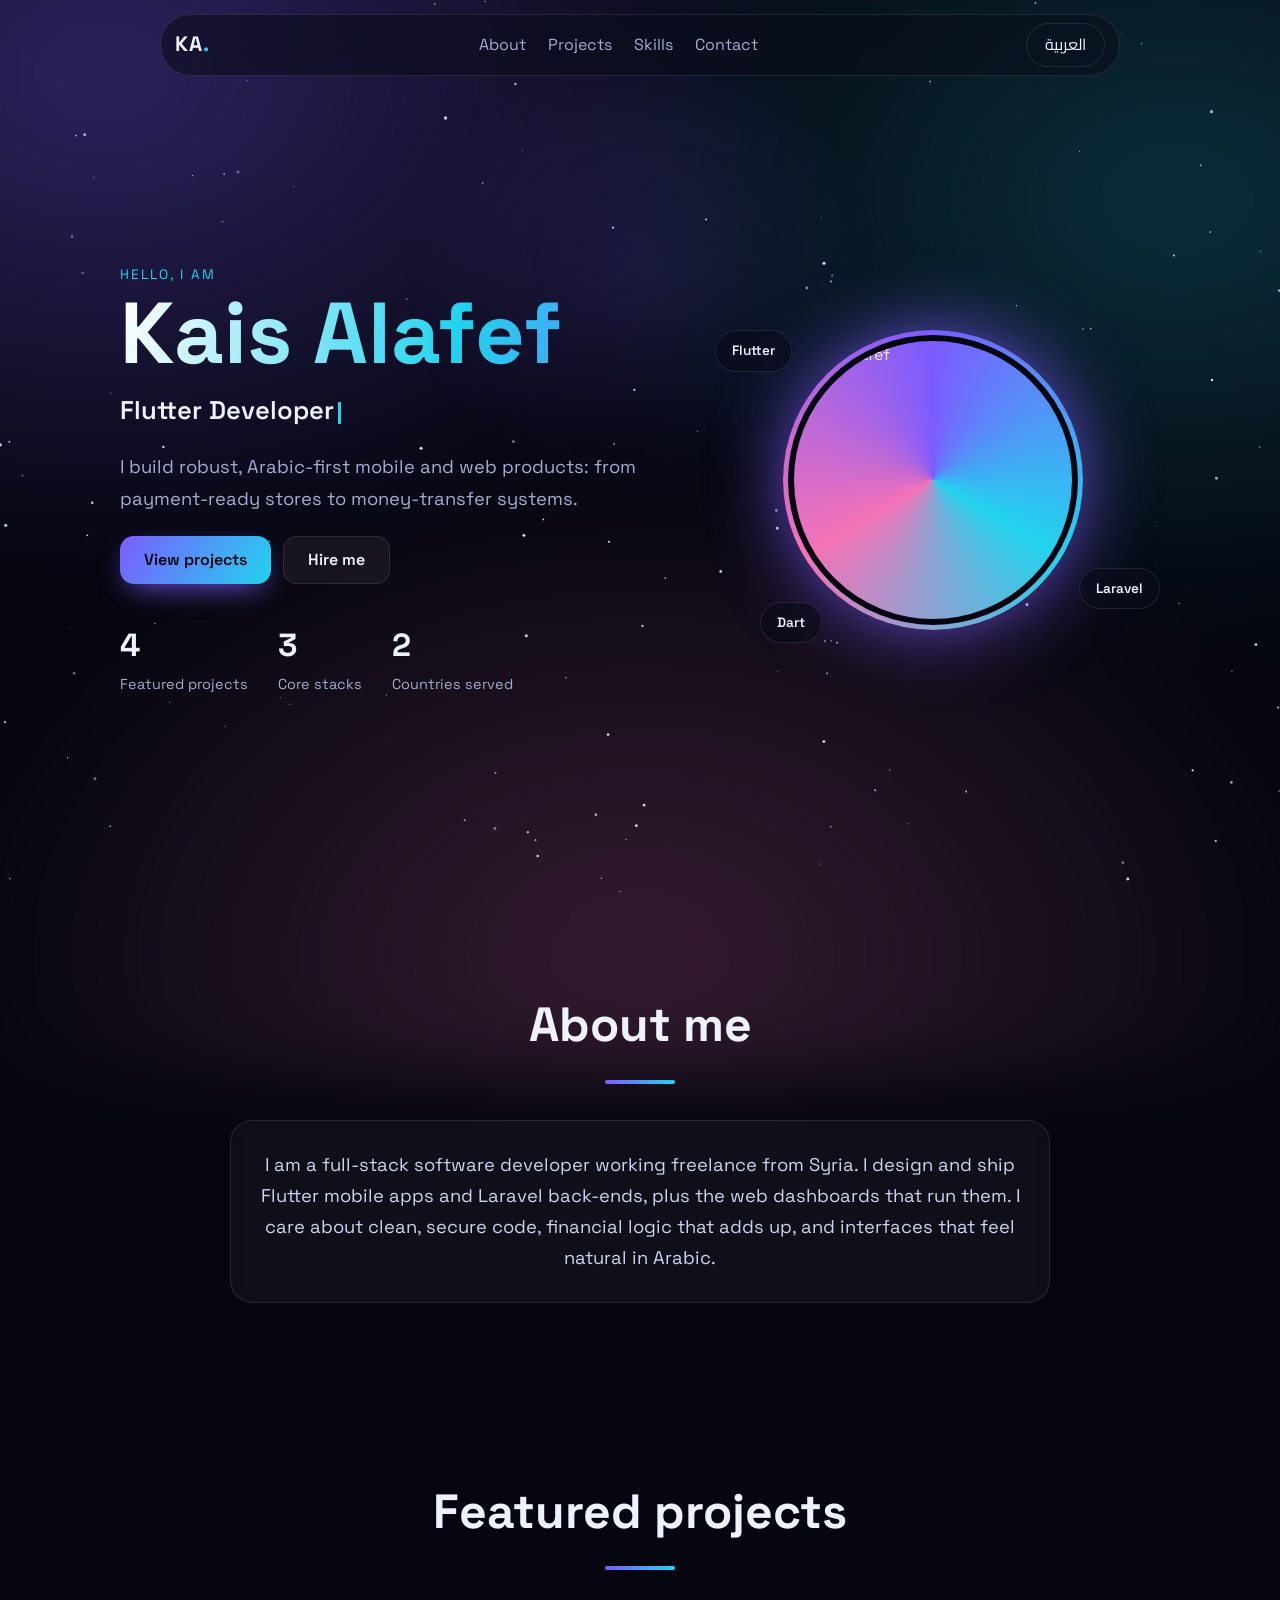
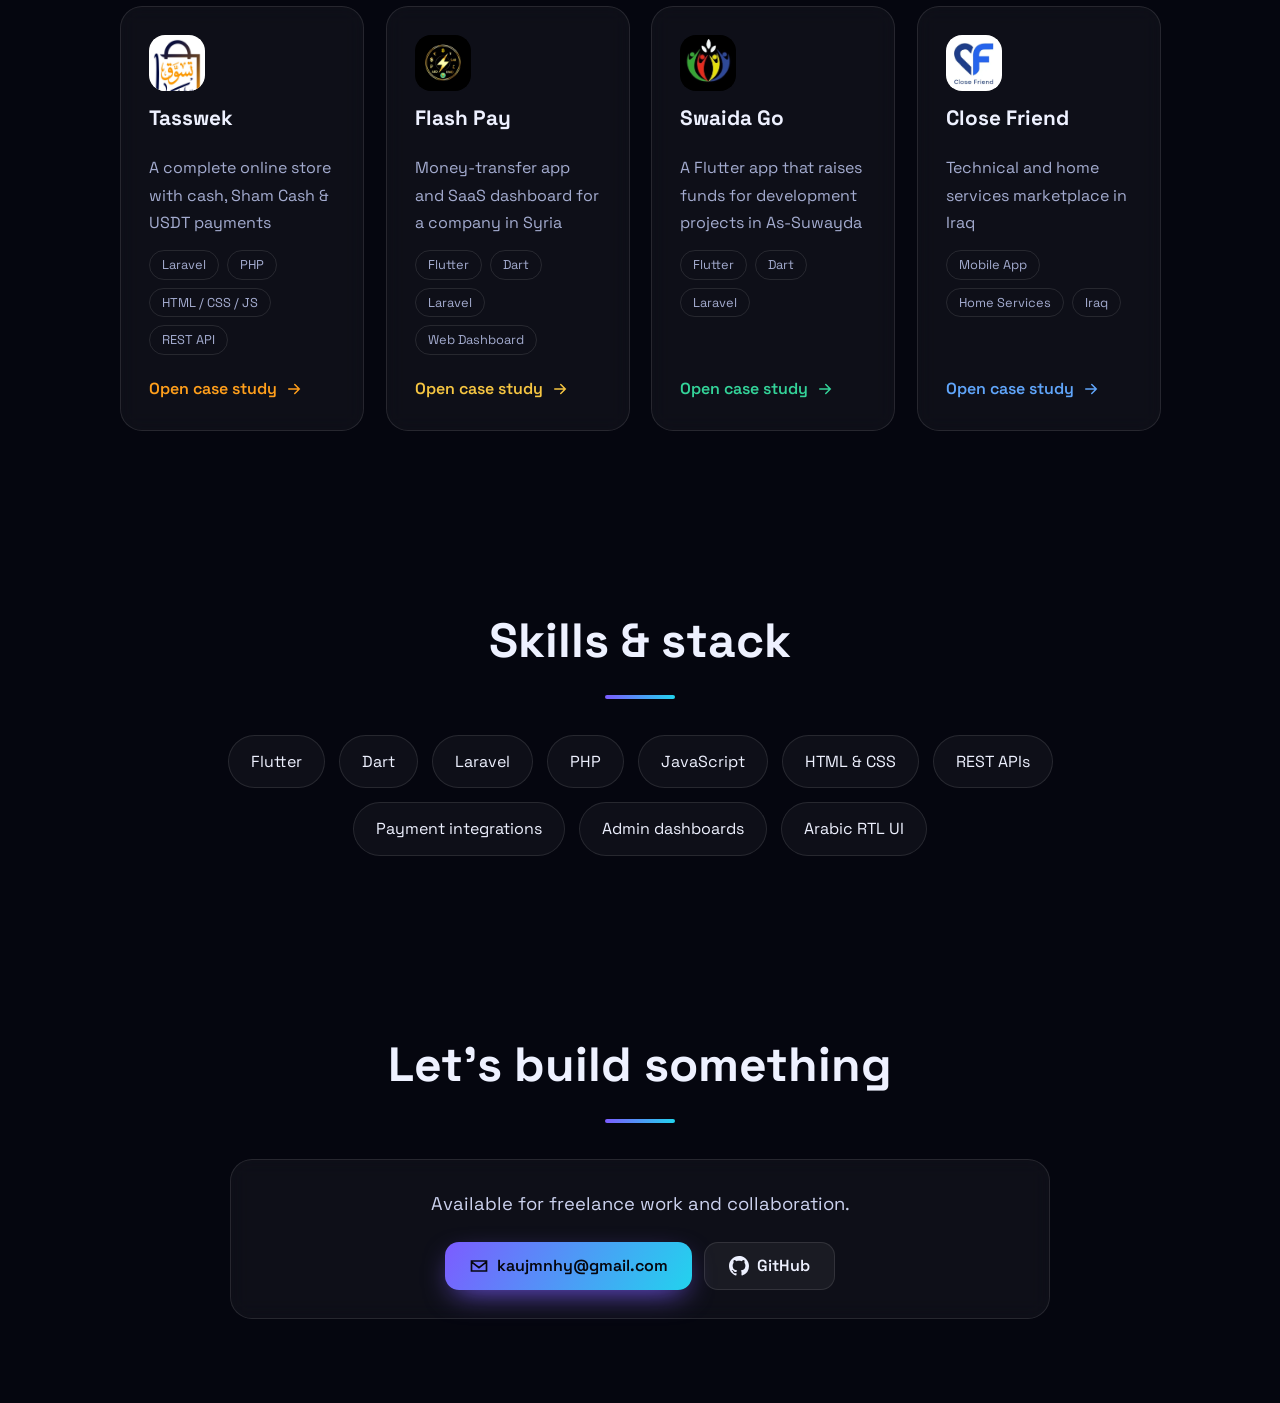
==== commit 5a071563: "f" ====
--- a/index.html
+++ b/index.html
@@ -1,17 +1,152 @@
-<!DOCTYPE html><html lang="en" dir="ltr"><head><meta charset="UTF-8"><meta name="viewport" content="width=device-width,initial-scale=1">
-<title>Kais Alafef | Flutter &amp; Laravel Developer</title><meta name="description" content="Portfolio of Kais Alafef: Flutter, Dart and Laravel developer building robust Arabic-first web and mobile apps."><meta property="og:title" content="Kais Alafef | Flutter &amp; Laravel Developer"><meta property="og:description" content="Portfolio of Kais Alafef: Flutter, Dart and Laravel developer building robust Arabic-first web and mobile apps."><meta property="og:image" content="https://github.com/Kaisalafef.png"><meta name="theme-color" content="#05060f">
-<link rel="preconnect" href="https://fonts.googleapis.com"><link rel="preconnect" href="https://fonts.gstatic.com" crossorigin>
-<link href="https://fonts.googleapis.com/css2?family=Cairo:wght@400;600;800&family=Space+Grotesk:wght@400;600;700&display=swap" rel="stylesheet">
-<link rel="stylesheet" href="assets/css/style.css"><script>try{var l=localStorage.getItem('lang')||((navigator.language||'').slice(0,2)=='ar'?'ar':'en');document.documentElement.lang=l;document.documentElement.dir=l=='ar'?'rtl':'ltr'}catch(e){}</script></head><body><canvas id="stars" aria-hidden="true"></canvas><div class="aurora" aria-hidden="true"></div><div class="glow" aria-hidden="true"></div>
-<nav class="nav"><a class="brand" href="index.html">KA<b>.</b></a><div class="links"><a href="index.html#about"><span lang="en">About</span><span lang="ar">نبذة</span></a><a href="index.html#projects"><span lang="en">Projects</span><span lang="ar">المشاريع</span></a><a href="index.html#skills"><span lang="en">Skills</span><span lang="ar">المهارات</span></a><a href="index.html#contact"><span lang="en">Contact</span><span lang="ar">تواصل</span></a></div>
-<button class="lang" id="lang" aria-label="Switch language"><span lang="en">العربية</span><span lang="ar">English</span></button></nav>
-<header class="hero"><div class="hero-t"><p class="eyebrow"><span lang="en">Hello, I am</span><span lang="ar">مرحباً، أنا</span></p><h1 class="grad">Kais Alafef</h1>
-<p class="role"><span id="role" data-en="Flutter Developer|Laravel Engineer|Mobile &amp; Web Builder" data-ar="مطوّر Flutter|مهندس Laravel|بنّاء تطبيقات الموبايل والويب"></span><u></u></p>
-<p class="lead"><span lang="en">I build robust, Arabic-first mobile and web products: from payment-ready stores to money-transfer systems.</span><span lang="ar">أبني تطبيقات موبايل وويب قوية وبواجهة عربية أولاً: من المتاجر الجاهزة للدفع إلى أنظمة الحوالات المالية.</span></p>
-<div class="cta"><a class="btn" href="#projects"><span lang="en">View projects</span><span lang="ar">شاهد المشاريع</span></a><a class="btn ghost" href="#contact"><span lang="en">Hire me</span><span lang="ar">تواصل معي</span></a></div>
-<div class="stats"><div><b>4</b><span lang="en">Featured projects</span><span lang="ar">مشاريع مميزة</span></div><div><b>3</b><span lang="en">Core stacks</span><span lang="ar">تقنيات أساسية</span></div><div><b>2</b><span lang="en">Countries served</span><span lang="ar">دولتان</span></div></div></div>
-<div class="hero-v"><div class="ring"><img src="https://github.com/Kaisalafef.png?size=480" alt="Kais Alafef" width="300" height="300"></div><span class="orb o1">Flutter</span><span class="orb o2">Laravel</span><span class="orb o3">Dart</span></div></header>
-<section id="about"><h2 class="reveal"><span lang="en">About me</span><span lang="ar">نبذة عني</span></h2><div class="card about reveal"><p><span lang="en">I am a full-stack software developer working freelance from Syria. I design and ship Flutter mobile apps and Laravel back-ends, plus the web dashboards that run them. I care about clean, secure code, financial logic that adds up, and interfaces that feel natural in Arabic.</span><span lang="ar">أنا مطوّر برمجيات Full-Stack أعمل بشكل حر من سوريا. أصمم وأطلق تطبيقات Flutter وباك إند Laravel ولوحات الويب التي تديرها. أهتم بالكود النظيف والآمن، وبمنطق مالي دقيق، وبواجهات طبيعية باللغة العربية.</span></p></div></section>
-<section id="projects"><h2 class="reveal"><span lang="en">Featured projects</span><span lang="ar">المشاريع المميزة</span></h2><div class="grid"><a class="card proj reveal" href="projects/tasswek.html" style="--a:#ff9f1c;--b:#ff5e3a"><div class="pi" style="background:#fff"><img src="assets/img/tasswek-logo.webp" alt="" width="56" height="56"></div><h3><span lang="en">Tasswek</span><span lang="ar">تسوّق معنا</span></h3><p><span lang="en">A complete online store with cash, Sham Cash &amp; USDT payments</span><span lang="ar">متجر إلكتروني متكامل مع الدفع كاش أو شام كاش أو USDT</span></p><div class="tags"><span>Laravel</span><span>PHP</span><span>HTML / CSS / JS</span><span>REST API</span></div><span class="more"><span lang="en">Open case study</span><span lang="ar">تفاصيل المشروع</span> <svg class="i" width="18" height="18" viewBox="0 0 24 24" fill="currentColor" aria-hidden="true"><path d="M5 12h14M13 6l6 6-6 6" fill="none" stroke="currentColor" stroke-width="2" stroke-linecap="round"/></svg></span></a><a class="card proj reveal" href="projects/flashpay.html" style="--a:#f5c542;--b:#d99a1e"><div class="pi" style="background:#000"><img src="assets/img/flashpay-logo.webp" alt="" width="56" height="56"></div><h3><span lang="en">Flash Pay</span><span lang="ar">فلاش باي</span></h3><p><span lang="en">Money-transfer app and SaaS dashboard for a company in Syria</span><span lang="ar">تطبيق حوالات مالية ولوحة إدارة SaaS لشركة في سوريا</span></p><div class="tags"><span>Flutter</span><span>Dart</span><span>Laravel</span><span>Web Dashboard</span></div><span class="more"><span lang="en">Open case study</span><span lang="ar">تفاصيل المشروع</span> <svg class="i" width="18" height="18" viewBox="0 0 24 24" fill="currentColor" aria-hidden="true"><path d="M5 12h14M13 6l6 6-6 6" fill="none" stroke="currentColor" stroke-width="2" stroke-linecap="round"/></svg></span></a><a class="card proj reveal" href="projects/swaida-go.html" style="--a:#34d399;--b:#22d3ee"><div class="pi" style="background:#000"><img src="assets/img/swaida-logo.webp" alt="" width="56" height="56"></div><h3><span lang="en">Swaida Go</span><span lang="ar">السويداء غو</span></h3><p><span lang="en">A Flutter app that raises funds for development projects in As-Suwayda</span><span lang="ar">تطبيق Flutter لجمع التبرعات وبناء مشاريع تنموية في السويداء</span></p><div class="tags"><span>Flutter</span><span>Dart</span><span>Laravel</span></div><span class="more"><span lang="en">Open case study</span><span lang="ar">تفاصيل المشروع</span> <svg class="i" width="18" height="18" viewBox="0 0 24 24" fill="currentColor" aria-hidden="true"><path d="M5 12h14M13 6l6 6-6 6" fill="none" stroke="currentColor" stroke-width="2" stroke-linecap="round"/></svg></span></a><a class="card proj reveal" href="projects/close-friend.html" style="--a:#60a5fa;--b:#2563eb"><div class="pi" style="background:#fff"><img src="assets/img/close-friend-logo.webp" alt="" width="56" height="56"></div><h3><span lang="en">Close Friend</span><span lang="ar">كلوز فريند</span></h3><p><span lang="en">Technical and home services marketplace in Iraq</span><span lang="ar">منصة خدمات فنية ومنزلية في العراق</span></p><div class="tags"><span>Mobile App</span><span>Home Services</span><span>Iraq</span></div><span class="more"><span lang="en">Open case study</span><span lang="ar">تفاصيل المشروع</span> <svg class="i" width="18" height="18" viewBox="0 0 24 24" fill="currentColor" aria-hidden="true"><path d="M5 12h14M13 6l6 6-6 6" fill="none" stroke="currentColor" stroke-width="2" stroke-linecap="round"/></svg></span></a></div></section>
-<section id="skills"><h2 class="reveal"><span lang="en">Skills &amp; stack</span><span lang="ar">المهارات والتقنيات</span></h2><div class="chips reveal"><span class="chip">Flutter</span><span class="chip">Dart</span><span class="chip">Laravel</span><span class="chip">PHP</span><span class="chip">JavaScript</span><span class="chip">HTML &amp; CSS</span><span class="chip">REST APIs</span><span class="chip">Payment integrations</span><span class="chip">Admin dashboards</span><span class="chip">Arabic RTL UI</span></div></section>
-<section id="contact"><h2 class="reveal"><span lang="en">Let’s build something</span><span lang="ar">لنبنِ شيئاً معاً</span></h2><div class="card contact reveal"><p><span lang="en">Available for freelance work and collaboration.</span><span lang="ar">متاح للعمل الحر والتعاون.</span></p><div class="cta"><a class="btn" href="mailto:kaujmnhy@gmail.com"><svg class="i" width="20" height="20" viewBox="0 0 24 24" fill="currentColor" aria-hidden="true"><path d="M3 6h18v12H3zM3 7l9 7 9-7" fill="none" stroke="currentColor" stroke-width="2"/></svg> kaujmnhy@gmail.com</a><a class="btn ghost" href="https://github.com/Kaisalafef" target="_blank" rel="noopener"><svg class="i" width="20" height="20" viewBox="0 0 24 24" fill="currentColor" aria-hidden="true"><g transform="scale(1.5)"><path d="M8 0C3.58 0 0 3.58 0 8c0 3.54 2.29 6.53 5.47 7.59.4.07.55-.17.55-.38 0-.19-.01-.82-.01-1.49-2.01.37-2.53-.49-2.69-.94-.09-.23-.48-.94-.82-1.13-.28-.15-.68-.52-.01-.53.63-.01 1.08.58 1.23.82.72 1.21 1.87.87 2.33.66.07-.52.28-.87.51-1.07-1.78-.2-3.64-.89-3.64-3.95 0-.87.31-1.59.82-2.15-.08-.2-.36-1.02.08-2.12 0 0 .67-.21 2.2.82.64-.18 1.32-.27 2-.27.68 0 1.36.09 2 .27 1.53-1.04 2.2-.82 2.2-.82.44 1.1.16 1.92.08 2.12.51.56.82 1.27.82 2.15 0 3.07-1.87 3.75-3.65 3.95.29.25.54.73.54 1.48 0 1.07-.01 1.93-.01 2.2 0 .21.15.46.55.38A8.013 8.013 0 0016 8c0-4.42-3.58-8-8-8z"/></g></svg> GitHub</a></div></div></section><footer><p>© 2026 Kais Alafef · <span lang="en">Crafted with Flutter, Laravel &amp; a bit of stardust</span><span lang="ar">صُنع بـ Flutter وLaravel وقليل من غبار النجوم</span></p></footer><script src="assets/js/main.js"></script></body></html>+<!DOCTYPE html>
+<html lang="enL dir=" ltr">
+
+<head>
+    <meta charset="UTF-8">
+    <meta name="viewport" content="width=device-width,initial-scale=1">
+    <title>Kais Alafef | Flutter &amp; Laravel Developer</title>
+    <meta name="description"
+        content="Portfolio of Kais Alafef: Flutter, Dart and Laravel developer building robust Arabic-first web and mobile apps.">
+    <meta property="og:title" content="Kais Alafef | Flutter &amp; Laravel Developer">
+    <meta property="og:description"
+        content="Portfolio of Kais Alafef: Flutter, Dart and Laravel developer building robust Arabic-first web and mobile apps.">
+    <meta property="og:image" content="https://github.com/Kaisalafef.png">
+    <meta name="theme-color" content="#05060f">
+    <link rel="preconnect" href="https://fonts.googleapis.com">
+    <link rel="preconnect" href="https://fonts.gstatic.com" crossorigin>
+    <link
+        href="https://fonts.googleapis.com/css2?family=Cairo:wght@400;600;800&family=Space+Grotesk:wght@400;600;700&display=swap"
+        rel="stylesheet">
+    <link rel="stylesheet" href="assets/css/style.css">
+    <script>try {var l = localStorage.getItem('lang') || ((navigator.language || '').slice(0, 2) == 'ar' ? 'ar' : 'en'); document.documentElement.lang = l; document.documentElement.dir = l == 'ar' ? 'rtl' : 'ltr'} catch (e) { }</script>
+</head>
+
+<body><canvas id="stars" aria-hidden="true"></canvas>
+    <div class="aurora" aria-hidden="true"></div>
+    <div class="glow" aria-hidden="true"></div>
+    <nav class="nav"><a class="brand" href="index.html">KA<b>.</b></a>
+        <div class="links"><a href="index.html#about"><span lang="en">About</span><span lang="ar">نبذة</span></a><a
+                href="index.html#projects"><span lang="en">Projects</span><span lang="ar">المشاريع</span></a><a
+                href="index.html#skills"><span lang="en">Skills</span><span lang="ar">المهارات</span></a><a
+                href="index.html#contact"><span lang="en">Contact</span><span lang="ar">تواصل</span></a></div>
+        <button class="lang" id="lang" aria-label="Switch language"><span lang="en">العربية</span><span
+                lang="ar">English</span></button>
+    </nav>
+    <header class="hero">
+        <div class="hero-t">
+            <p class="eyebrow"><span lang="en">Hello, I am</span><span lang="ar">مرحباً، أنا</span></p>
+            <h1 class="grad">Kais Alafef</h1>
+            <p class="role"><span id="role" data-en="Flutter Developer|Laravel Engineer|Mobile &amp; Web Builder"
+                    data-ar="مطوّر Flutter|مهندس Laravel|بنّاء تطبيقات الموبايل والويب"></span><u></u></p>
+            <p class="lead"><span lang="en">I build robust, Arabic-first mobile and web products: from payment-ready
+                    stores to money-transfer systems.</span><span lang="ar">أبني تطبيقات موبايل وويب قوية وبواجهة عربية
+                    أولاً: من المتاجر الجاهزة للدفع إلى أنظمة الحوالات المالية.</span></p>
+            <div class="cta"><a class="btn" href="#projects"><span lang="en">View projects</span><span lang="ar">شاهد
+                        المشاريع</span></a><a class="btn ghost" href="#contact"><span lang="en">Hire me</span><span
+                        lang="ar">تواصل معي</span></a></div>
+            <div class="stats">
+                <div><b>4</b><span lang="en">Featured projects</span><span lang="ar">مشاريع مميزة</span></div>
+                <div><b>3</b><span lang="en">Core stacks</span><span lang="ar">تقنيات أساسية</span></div>
+                <div><b>2</b><span lang="en">Countries served</span><span lang="ar">دولتان</span></div>
+            </div>
+        </div>
+        <div class="hero-v">
+            <div class="ring"><img src="https://github.com/Kaisalafef.png?size=480" alt="Kais Alafef" width="300"
+                    height="300"></div><span class="orb o1">Flutter</span><span class="orb o2">Laravel</span><span
+                class="orb o3">Dart</span>
+        </div>
+    </header>
+    <section id="about">
+        <h2 class="reveal"><span lang="en">About me</span><span lang="ar">نبذة عني</span></h2>
+        <div class="card about reveal">
+            <p><span lang="en">I am a full-stack software developer working freelance from Syria. I design and ship
+                    Flutter mobile apps and Laravel back-ends, plus the web dashboards that run them. I care about
+                    clean, secure code, financial logic that adds up, and interfaces that feel natural in
+                    Arabic.</span><span lang="ar">أنا مطوّر برمجيات Full-Stack أعمل بشكل حر من سوريا. أصمم وأطلق تطبيقات
+                    Flutter وباك إند Laravel ولوحات الويب التي تديرها. أهتم بالكود النظيف والآمن، وبمنطق مالي دقيق،
+                    وبواجهات طبيعية باللغة العربية.</span></p>
+        </div>
+    </section>
+    <section id="projects">
+        <h2 class="reveal"><span lang="en">Featured projects</span><span lang="ar">المشاريع المميزة</span></h2>
+        <div class="grid"><a class="card proj reveal" href="projects/tasswek.html" style="--a:#ff9f1c;--b:#ff5e3a">
+                <div class="pi" style="background:#fff"><img src="assets/img/tasswek-logo.webp" alt="" width="56"
+                        height="56"></div>
+                <h3><span lang="en">Tasswek</span><span lang="ar">تسوّق معنا</span></h3>
+                <p><span lang="en">A complete online store with cash, Sham Cash &amp; USDT payments</span><span
+                        lang="ar">متجر إلكتروني متكامل مع الدفع كاش أو شام كاش أو USDT</span></p>
+                <div class="tags"><span>Laravel</span><span>PHP</span><span>HTML / CSS / JS</span><span>REST API</span>
+                </div><span class="more"><span lang="en">Open case study</span><span lang="ar">تفاصيل المشروع</span>
+                    <svg class="i" width="18" height="18" viewBox="0 0 24 24" fill="currentColor" aria-hidden="true">
+                        <path d="M5 12h14M13 6l6 6-6 6" fill="none" stroke="currentColor" stroke-width="2"
+                            stroke-linecap="round" />
+                    </svg></span>
+            </a><a class="card proj reveal" href="projects/flashpay.html" style="--a:#f5c542;--b:#d99a1e">
+                <div class="pi" style="background:#000"><img src="assets/img/flashpay-logo.webp" alt="" width="56"
+                        height="56"></div>
+                <h3><span lang="en">Flash Pay</span><span lang="ar">فلاش باي</span></h3>
+                <p><span lang="en">Money-transfer app and SaaS dashboard for a company in Syria</span><span
+                        lang="ar">تطبيق حوالات مالية ولوحة إدارة SaaS لشركة في سوريا</span></p>
+                <div class="tags"><span>Flutter</span><span>Dart</span><span>Laravel</span><span>Web Dashboard</span>
+                </div><span class="more"><span lang="en">Open case study</span><span lang="ar">تفاصيل المشروع</span>
+                    <svg class="i" width="18" height="18" viewBox="0 0 24 24" fill="currentColor" aria-hidden="true">
+                        <path d="M5 12h14M13 6l6 6-6 6" fill="none" stroke="currentColor" stroke-width="2"
+                            stroke-linecap="round" />
+                    </svg></span>
+            </a><a class="card proj reveal" href="projects/swaida-go.html" style="--a:#34d399;--b:#22d3ee">
+                <div class="pi" style="background:#000"><img src="assets/img/swaida-logo.webp" alt="" width="56"
+                        height="56"></div>
+                <h3><span lang="en">Swaida Go</span><span lang="ar">السويداء غو</span></h3>
+                <p><span lang="en">A Flutter app that raises funds for development projects in As-Suwayda</span><span
+                        lang="ar">تطبيق Flutter لجمع التبرعات وبناء مشاريع تنموية في السويداء</span></p>
+                <div class="tags"><span>Flutter</span><span>Dart</span><span>Laravel</span></div><span
+                    class="more"><span lang="en">Open case study</span><span lang="ar">تفاصيل المشروع</span> <svg
+                        class="i" width="18" height="18" viewBox="0 0 24 24" fill="currentColor" aria-hidden="true">
+                        <path d="M5 12h14M13 6l6 6-6 6" fill="none" stroke="currentColor" stroke-width="2"
+                            stroke-linecap="round" />
+                    </svg></span>
+            </a><a class="card proj reveal" href="projects/close-friend.html" style="--a:#60a5fa;--b:#2563eb">
+                <div class="pi" style="background:#fff"><img src="assets/img/close-friend-logo.webp" alt="" width="56"
+                        height="56"></div>
+                <h3><span lang="en">Close Friend</span><span lang="ar">كلوز فريند</span></h3>
+                <p><span lang="en">Technical and home services marketplace in Iraq</span><span lang="ar">منصة خدمات فنية
+                        ومنزلية في العراق</span></p>
+                <div class="tags"><span>Mobile App</span><span>Home Services</span><span>Iraq</span></div><span
+                    class="more"><span lang="en">Open case study</span><span lang="ar">تفاصيل المشروع</span> <svg
+                        class="i" width="18" height="18" viewBox="0 0 24 24" fill="currentColor" aria-hidden="true">
+                        <path d="M5 12h14M13 6l6 6-6 6" fill="none" stroke="currentColor" stroke-width="2"
+                            stroke-linecap="round" />
+                    </svg></span>
+            </a></div>
+    </section>
+    <section id="skills">
+        <h2 class="reveal"><span lang="en">Skills &amp; stack</span><span lang="ar">المهارات والتقنيات</span></h2>
+        <div class="chips reveal"><span class="chip">Flutter</span><span class="chip">Dart</span><span
+                class="chip">Laravel</span><span class="chip">PHP</span><span class="chip">JavaScript</span><span
+                class="chip">HTML &amp; CSS</span><span class="chip">REST APIs</span><span class="chip">Payment
+                integrations</span><span class="chip">Admin dashboards</span><span class="chip">Arabic RTL UI</span>
+        </div>
+    </section>
+    <section id="contact">
+        <h2 class="reveal"><span lang="en">Let’s build something</span><span lang="ar">لنبنِ شيئاً معاً</span></h2>
+        <div class="card contact reveal">
+            <p><span lang="en">Available for freelance work and collaboration.</span><span lang="ar">متاح للعمل الحر
+                    والتعاون.</span></p>
+            <div class="cta"><a class="btn" href="mailto:kaujmnhy@gmail.com"><svg class="i" width="20" height="20"
+                        viewBox="0 0 24 24" fill="currentColor" aria-hidden="true">
+                        <path d="M3 6h18v12H3zM3 7l9 7 9-7" fill="none" stroke="currentColor" stroke-width="2" />
+                    </svg> kaujmnhy@gmail.com</a><a class="btn ghost" href="https://github.com/Kaisalafef"
+                    target="_blank" rel="noopener"><svg class="i" width="20" height="20" viewBox="0 0 24 24"
+                        fill="currentColor" aria-hidden="true">
+                        <g transform="scale(1.5)">
+                            <path
+                                d="M8 0C3.58 0 0 3.58 0 8c0 3.54 2.29 6.53 5.47 7.59.4.07.55-.17.55-.38 0-.19-.01-.82-.01-1.49-2.01.37-2.53-.49-2.69-.94-.09-.23-.48-.94-.82-1.13-.28-.15-.68-.52-.01-.53.63-.01 1.08.58 1.23.82.72 1.21 1.87.87 2.33.66.07-.52.28-.87.51-1.07-1.78-.2-3.64-.89-3.64-3.95 0-.87.31-1.59.82-2.15-.08-.2-.36-1.02.08-2.12 0 0 .67-.21 2.2.82.64-.18 1.32-.27 2-.27.68 0 1.36.09 2 .27 1.53-1.04 2.2-.82 2.2-.82.44 1.1.16 1.92.08 2.12.51.56.82 1.27.82 2.15 0 3.07-1.87 3.75-3.65 3.95.29.25.54.73.54 1.48 0 1.07-.01 1.93-.01 2.2 0 .21.15.46.55.38A8.013 8.013 0 0016 8c0-4.42-3.58-8-8-8z" />
+                        </g>
+                    </svg> GitHub</a></div>
+        </div>
+    </section>
+   
+    <script src="assets/js/main.js"></script>
+</body>
+
+</html>
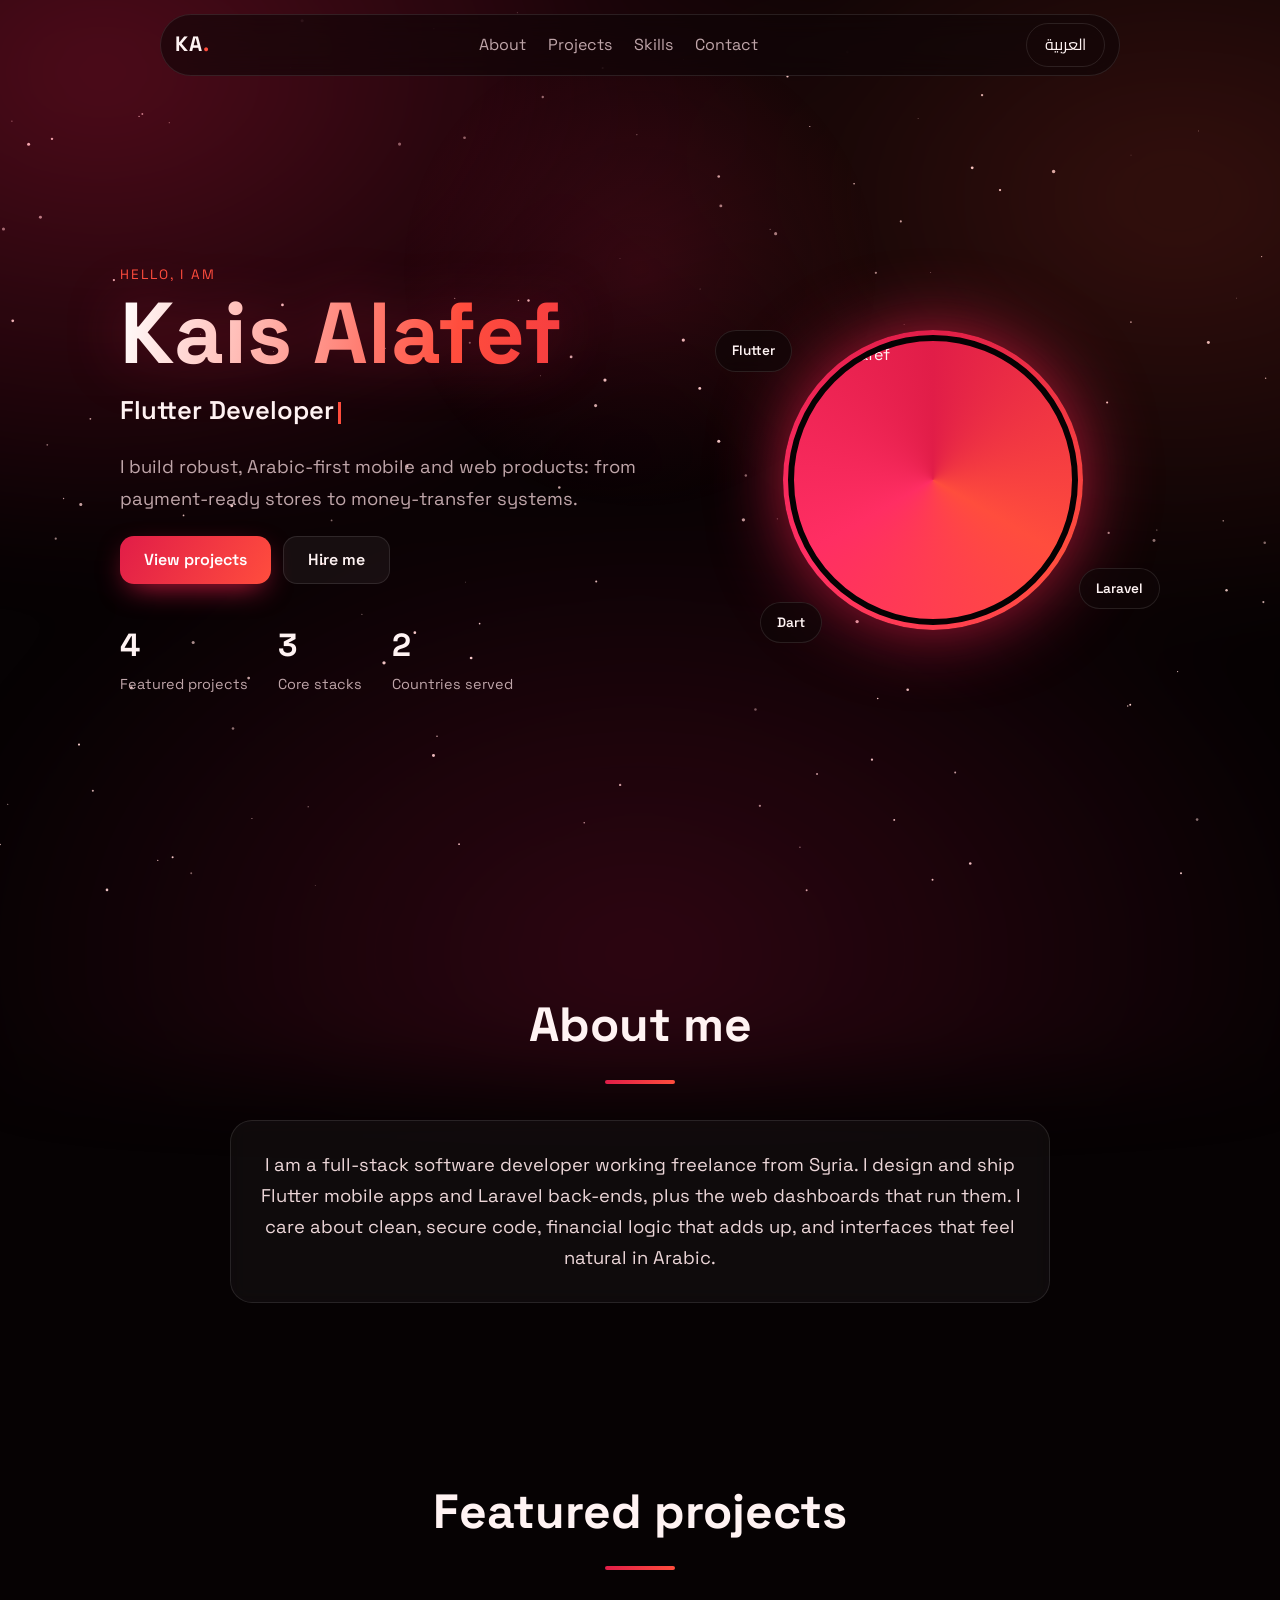
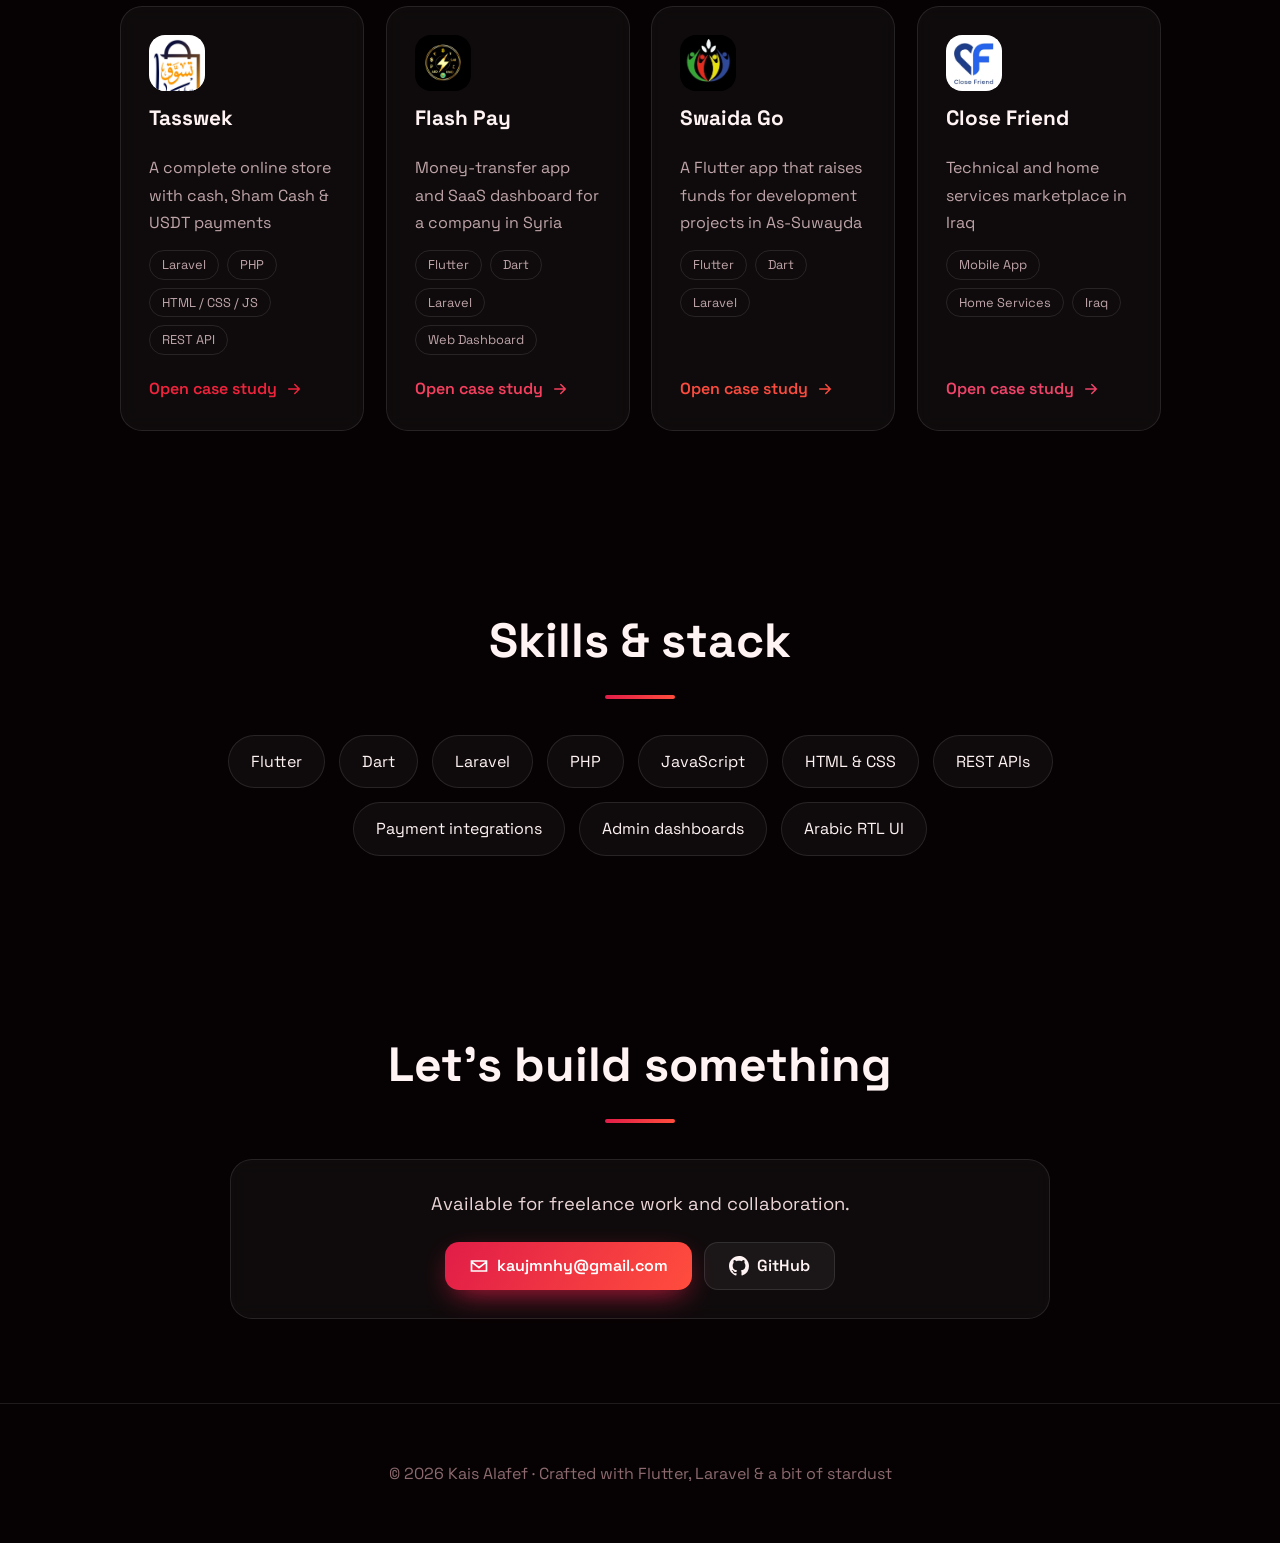
==== commit c3165736: "f" ====
--- a/index.html
+++ b/index.html
@@ -1,152 +1,17 @@
-<!DOCTYPE html>
-<html lang="enL dir=" ltr">
-
-<head>
-    <meta charset="UTF-8">
-    <meta name="viewport" content="width=device-width,initial-scale=1">
-    <title>Kais Alafef | Flutter &amp; Laravel Developer</title>
-    <meta name="description"
-        content="Portfolio of Kais Alafef: Flutter, Dart and Laravel developer building robust Arabic-first web and mobile apps.">
-    <meta property="og:title" content="Kais Alafef | Flutter &amp; Laravel Developer">
-    <meta property="og:description"
-        content="Portfolio of Kais Alafef: Flutter, Dart and Laravel developer building robust Arabic-first web and mobile apps.">
-    <meta property="og:image" content="https://github.com/Kaisalafef.png">
-    <meta name="theme-color" content="#05060f">
-    <link rel="preconnect" href="https://fonts.googleapis.com">
-    <link rel="preconnect" href="https://fonts.gstatic.com" crossorigin>
-    <link
-        href="https://fonts.googleapis.com/css2?family=Cairo:wght@400;600;800&family=Space+Grotesk:wght@400;600;700&display=swap"
-        rel="stylesheet">
-    <link rel="stylesheet" href="assets/css/style.css">
-    <script>try {var l = localStorage.getItem('lang') || ((navigator.language || '').slice(0, 2) == 'ar' ? 'ar' : 'en'); document.documentElement.lang = l; document.documentElement.dir = l == 'ar' ? 'rtl' : 'ltr'} catch (e) { }</script>
-</head>
-
-<body><canvas id="stars" aria-hidden="true"></canvas>
-    <div class="aurora" aria-hidden="true"></div>
-    <div class="glow" aria-hidden="true"></div>
-    <nav class="nav"><a class="brand" href="index.html">KA<b>.</b></a>
-        <div class="links"><a href="index.html#about"><span lang="en">About</span><span lang="ar">نبذة</span></a><a
-                href="index.html#projects"><span lang="en">Projects</span><span lang="ar">المشاريع</span></a><a
-                href="index.html#skills"><span lang="en">Skills</span><span lang="ar">المهارات</span></a><a
-                href="index.html#contact"><span lang="en">Contact</span><span lang="ar">تواصل</span></a></div>
-        <button class="lang" id="lang" aria-label="Switch language"><span lang="en">العربية</span><span
-                lang="ar">English</span></button>
-    </nav>
-    <header class="hero">
-        <div class="hero-t">
-            <p class="eyebrow"><span lang="en">Hello, I am</span><span lang="ar">مرحباً، أنا</span></p>
-            <h1 class="grad">Kais Alafef</h1>
-            <p class="role"><span id="role" data-en="Flutter Developer|Laravel Engineer|Mobile &amp; Web Builder"
-                    data-ar="مطوّر Flutter|مهندس Laravel|بنّاء تطبيقات الموبايل والويب"></span><u></u></p>
-            <p class="lead"><span lang="en">I build robust, Arabic-first mobile and web products: from payment-ready
-                    stores to money-transfer systems.</span><span lang="ar">أبني تطبيقات موبايل وويب قوية وبواجهة عربية
-                    أولاً: من المتاجر الجاهزة للدفع إلى أنظمة الحوالات المالية.</span></p>
-            <div class="cta"><a class="btn" href="#projects"><span lang="en">View projects</span><span lang="ar">شاهد
-                        المشاريع</span></a><a class="btn ghost" href="#contact"><span lang="en">Hire me</span><span
-                        lang="ar">تواصل معي</span></a></div>
-            <div class="stats">
-                <div><b>4</b><span lang="en">Featured projects</span><span lang="ar">مشاريع مميزة</span></div>
-                <div><b>3</b><span lang="en">Core stacks</span><span lang="ar">تقنيات أساسية</span></div>
-                <div><b>2</b><span lang="en">Countries served</span><span lang="ar">دولتان</span></div>
-            </div>
-        </div>
-        <div class="hero-v">
-            <div class="ring"><img src="https://github.com/Kaisalafef.png?size=480" alt="Kais Alafef" width="300"
-                    height="300"></div><span class="orb o1">Flutter</span><span class="orb o2">Laravel</span><span
-                class="orb o3">Dart</span>
-        </div>
-    </header>
-    <section id="about">
-        <h2 class="reveal"><span lang="en">About me</span><span lang="ar">نبذة عني</span></h2>
-        <div class="card about reveal">
-            <p><span lang="en">I am a full-stack software developer working freelance from Syria. I design and ship
-                    Flutter mobile apps and Laravel back-ends, plus the web dashboards that run them. I care about
-                    clean, secure code, financial logic that adds up, and interfaces that feel natural in
-                    Arabic.</span><span lang="ar">أنا مطوّر برمجيات Full-Stack أعمل بشكل حر من سوريا. أصمم وأطلق تطبيقات
-                    Flutter وباك إند Laravel ولوحات الويب التي تديرها. أهتم بالكود النظيف والآمن، وبمنطق مالي دقيق،
-                    وبواجهات طبيعية باللغة العربية.</span></p>
-        </div>
-    </section>
-    <section id="projects">
-        <h2 class="reveal"><span lang="en">Featured projects</span><span lang="ar">المشاريع المميزة</span></h2>
-        <div class="grid"><a class="card proj reveal" href="projects/tasswek.html" style="--a:#ff9f1c;--b:#ff5e3a">
-                <div class="pi" style="background:#fff"><img src="assets/img/tasswek-logo.webp" alt="" width="56"
-                        height="56"></div>
-                <h3><span lang="en">Tasswek</span><span lang="ar">تسوّق معنا</span></h3>
-                <p><span lang="en">A complete online store with cash, Sham Cash &amp; USDT payments</span><span
-                        lang="ar">متجر إلكتروني متكامل مع الدفع كاش أو شام كاش أو USDT</span></p>
-                <div class="tags"><span>Laravel</span><span>PHP</span><span>HTML / CSS / JS</span><span>REST API</span>
-                </div><span class="more"><span lang="en">Open case study</span><span lang="ar">تفاصيل المشروع</span>
-                    <svg class="i" width="18" height="18" viewBox="0 0 24 24" fill="currentColor" aria-hidden="true">
-                        <path d="M5 12h14M13 6l6 6-6 6" fill="none" stroke="currentColor" stroke-width="2"
-                            stroke-linecap="round" />
-                    </svg></span>
-            </a><a class="card proj reveal" href="projects/flashpay.html" style="--a:#f5c542;--b:#d99a1e">
-                <div class="pi" style="background:#000"><img src="assets/img/flashpay-logo.webp" alt="" width="56"
-                        height="56"></div>
-                <h3><span lang="en">Flash Pay</span><span lang="ar">فلاش باي</span></h3>
-                <p><span lang="en">Money-transfer app and SaaS dashboard for a company in Syria</span><span
-                        lang="ar">تطبيق حوالات مالية ولوحة إدارة SaaS لشركة في سوريا</span></p>
-                <div class="tags"><span>Flutter</span><span>Dart</span><span>Laravel</span><span>Web Dashboard</span>
-                </div><span class="more"><span lang="en">Open case study</span><span lang="ar">تفاصيل المشروع</span>
-                    <svg class="i" width="18" height="18" viewBox="0 0 24 24" fill="currentColor" aria-hidden="true">
-                        <path d="M5 12h14M13 6l6 6-6 6" fill="none" stroke="currentColor" stroke-width="2"
-                            stroke-linecap="round" />
-                    </svg></span>
-            </a><a class="card proj reveal" href="projects/swaida-go.html" style="--a:#34d399;--b:#22d3ee">
-                <div class="pi" style="background:#000"><img src="assets/img/swaida-logo.webp" alt="" width="56"
-                        height="56"></div>
-                <h3><span lang="en">Swaida Go</span><span lang="ar">السويداء غو</span></h3>
-                <p><span lang="en">A Flutter app that raises funds for development projects in As-Suwayda</span><span
-                        lang="ar">تطبيق Flutter لجمع التبرعات وبناء مشاريع تنموية في السويداء</span></p>
-                <div class="tags"><span>Flutter</span><span>Dart</span><span>Laravel</span></div><span
-                    class="more"><span lang="en">Open case study</span><span lang="ar">تفاصيل المشروع</span> <svg
-                        class="i" width="18" height="18" viewBox="0 0 24 24" fill="currentColor" aria-hidden="true">
-                        <path d="M5 12h14M13 6l6 6-6 6" fill="none" stroke="currentColor" stroke-width="2"
-                            stroke-linecap="round" />
-                    </svg></span>
-            </a><a class="card proj reveal" href="projects/close-friend.html" style="--a:#60a5fa;--b:#2563eb">
-                <div class="pi" style="background:#fff"><img src="assets/img/close-friend-logo.webp" alt="" width="56"
-                        height="56"></div>
-                <h3><span lang="en">Close Friend</span><span lang="ar">كلوز فريند</span></h3>
-                <p><span lang="en">Technical and home services marketplace in Iraq</span><span lang="ar">منصة خدمات فنية
-                        ومنزلية في العراق</span></p>
-                <div class="tags"><span>Mobile App</span><span>Home Services</span><span>Iraq</span></div><span
-                    class="more"><span lang="en">Open case study</span><span lang="ar">تفاصيل المشروع</span> <svg
-                        class="i" width="18" height="18" viewBox="0 0 24 24" fill="currentColor" aria-hidden="true">
-                        <path d="M5 12h14M13 6l6 6-6 6" fill="none" stroke="currentColor" stroke-width="2"
-                            stroke-linecap="round" />
-                    </svg></span>
-            </a></div>
-    </section>
-    <section id="skills">
-        <h2 class="reveal"><span lang="en">Skills &amp; stack</span><span lang="ar">المهارات والتقنيات</span></h2>
-        <div class="chips reveal"><span class="chip">Flutter</span><span class="chip">Dart</span><span
-                class="chip">Laravel</span><span class="chip">PHP</span><span class="chip">JavaScript</span><span
-                class="chip">HTML &amp; CSS</span><span class="chip">REST APIs</span><span class="chip">Payment
-                integrations</span><span class="chip">Admin dashboards</span><span class="chip">Arabic RTL UI</span>
-        </div>
-    </section>
-    <section id="contact">
-        <h2 class="reveal"><span lang="en">Let’s build something</span><span lang="ar">لنبنِ شيئاً معاً</span></h2>
-        <div class="card contact reveal">
-            <p><span lang="en">Available for freelance work and collaboration.</span><span lang="ar">متاح للعمل الحر
-                    والتعاون.</span></p>
-            <div class="cta"><a class="btn" href="mailto:kaujmnhy@gmail.com"><svg class="i" width="20" height="20"
-                        viewBox="0 0 24 24" fill="currentColor" aria-hidden="true">
-                        <path d="M3 6h18v12H3zM3 7l9 7 9-7" fill="none" stroke="currentColor" stroke-width="2" />
-                    </svg> kaujmnhy@gmail.com</a><a class="btn ghost" href="https://github.com/Kaisalafef"
-                    target="_blank" rel="noopener"><svg class="i" width="20" height="20" viewBox="0 0 24 24"
-                        fill="currentColor" aria-hidden="true">
-                        <g transform="scale(1.5)">
-                            <path
-                                d="M8 0C3.58 0 0 3.58 0 8c0 3.54 2.29 6.53 5.47 7.59.4.07.55-.17.55-.38 0-.19-.01-.82-.01-1.49-2.01.37-2.53-.49-2.69-.94-.09-.23-.48-.94-.82-1.13-.28-.15-.68-.52-.01-.53.63-.01 1.08.58 1.23.82.72 1.21 1.87.87 2.33.66.07-.52.28-.87.51-1.07-1.78-.2-3.64-.89-3.64-3.95 0-.87.31-1.59.82-2.15-.08-.2-.36-1.02.08-2.12 0 0 .67-.21 2.2.82.64-.18 1.32-.27 2-.27.68 0 1.36.09 2 .27 1.53-1.04 2.2-.82 2.2-.82.44 1.1.16 1.92.08 2.12.51.56.82 1.27.82 2.15 0 3.07-1.87 3.75-3.65 3.95.29.25.54.73.54 1.48 0 1.07-.01 1.93-.01 2.2 0 .21.15.46.55.38A8.013 8.013 0 0016 8c0-4.42-3.58-8-8-8z" />
-                        </g>
-                    </svg> GitHub</a></div>
-        </div>
-    </section>
-   
-    <script src="assets/js/main.js"></script>
-</body>
-
-</html>+<!DOCTYPE html><html lang="en" dir="ltr"><head><meta charset="UTF-8"><meta name="viewport" content="width=device-width,initial-scale=1">
+<title>Kais Alafef | Flutter &amp; Laravel Developer</title><meta name="description" content="Portfolio of Kais Alafef: Flutter, Dart and Laravel developer building robust Arabic-first web and mobile apps."><meta property="og:title" content="Kais Alafef | Flutter &amp; Laravel Developer"><meta property="og:description" content="Portfolio of Kais Alafef: Flutter, Dart and Laravel developer building robust Arabic-first web and mobile apps."><meta property="og:image" content="https://github.com/Kaisalafef.png"><meta name="theme-color" content="#060203">
+<link rel="preconnect" href="https://fonts.googleapis.com"><link rel="preconnect" href="https://fonts.gstatic.com" crossorigin>
+<link href="https://fonts.googleapis.com/css2?family=Cairo:wght@400;600;800&family=Space+Grotesk:wght@400;600;700&display=swap" rel="stylesheet">
+<link rel="stylesheet" href="assets/css/style.css"><script>try{var l=localStorage.getItem('lang')||((navigator.language||'').slice(0,2)=='ar'?'ar':'en');document.documentElement.lang=l;document.documentElement.dir=l=='ar'?'rtl':'ltr'}catch(e){}</script></head><body><canvas id="stars" aria-hidden="true"></canvas><div class="aurora" aria-hidden="true"></div><div class="glow" aria-hidden="true"></div>
+<nav class="nav"><a class="brand" href="index.html">KA<b>.</b></a><div class="links"><a href="index.html#about"><span lang="en">About</span><span lang="ar">نبذة</span></a><a href="index.html#projects"><span lang="en">Projects</span><span lang="ar">المشاريع</span></a><a href="index.html#skills"><span lang="en">Skills</span><span lang="ar">المهارات</span></a><a href="index.html#contact"><span lang="en">Contact</span><span lang="ar">تواصل</span></a></div>
+<button class="lang" id="lang" aria-label="Switch language"><span lang="en">العربية</span><span lang="ar">English</span></button></nav>
+<header class="hero"><div class="hero-t"><p class="eyebrow"><span lang="en">Hello, I am</span><span lang="ar">مرحباً، أنا</span></p><h1 class="grad">Kais Alafef</h1>
+<p class="role"><span id="role" data-en="Flutter Developer|Laravel Engineer|Mobile &amp; Web Builder" data-ar="مطوّر Flutter|مهندس Laravel|بنّاء تطبيقات الموبايل والويب"></span><u></u></p>
+<p class="lead"><span lang="en">I build robust, Arabic-first mobile and web products: from payment-ready stores to money-transfer systems.</span><span lang="ar">أبني تطبيقات موبايل وويب قوية وبواجهة عربية أولاً: من المتاجر الجاهزة للدفع إلى أنظمة الحوالات المالية.</span></p>
+<div class="cta"><a class="btn" href="#projects"><span lang="en">View projects</span><span lang="ar">شاهد المشاريع</span></a><a class="btn ghost" href="#contact"><span lang="en">Hire me</span><span lang="ar">تواصل معي</span></a></div>
+<div class="stats"><div><b>4</b><span lang="en">Featured projects</span><span lang="ar">مشاريع مميزة</span></div><div><b>3</b><span lang="en">Core stacks</span><span lang="ar">تقنيات أساسية</span></div><div><b>2</b><span lang="en">Countries served</span><span lang="ar">دولتان</span></div></div></div>
+<div class="hero-v"><div class="ring"><img src="https://github.com/Kaisalafef.png?size=480" alt="Kais Alafef" width="300" height="300"></div><span class="orb o1">Flutter</span><span class="orb o2">Laravel</span><span class="orb o3">Dart</span></div></header>
+<section id="about"><h2 class="reveal"><span lang="en">About me</span><span lang="ar">نبذة عني</span></h2><div class="card about reveal"><p><span lang="en">I am a full-stack software developer working freelance from Syria. I design and ship Flutter mobile apps and Laravel back-ends, plus the web dashboards that run them. I care about clean, secure code, financial logic that adds up, and interfaces that feel natural in Arabic.</span><span lang="ar">أنا مطوّر برمجيات Full-Stack أعمل بشكل حر من سوريا. أصمم وأطلق تطبيقات Flutter وباك إند Laravel ولوحات الويب التي تديرها. أهتم بالكود النظيف والآمن، وبمنطق مالي دقيق، وبواجهات طبيعية باللغة العربية.</span></p></div></section>
+<section id="projects"><h2 class="reveal"><span lang="en">Featured projects</span><span lang="ar">المشاريع المميزة</span></h2><div class="grid"><a class="card proj reveal" href="projects/tasswek.html" style="--a:#ef233c;--b:#8d0801"><div class="pi" style="background:#fff"><img src="assets/img/tasswek-logo.webp" alt="" width="56" height="56"></div><h3><span lang="en">Tasswek</span><span lang="ar">تسوّق معنا</span></h3><p><span lang="en">A complete online store with cash, Sham Cash &amp; USDT payments</span><span lang="ar">متجر إلكتروني متكامل مع الدفع كاش أو شام كاش أو USDT</span></p><div class="tags"><span>Laravel</span><span>PHP</span><span>HTML / CSS / JS</span><span>REST API</span></div><span class="more"><span lang="en">Open case study</span><span lang="ar">تفاصيل المشروع</span> <svg class="i" width="18" height="18" viewBox="0 0 24 24" fill="currentColor" aria-hidden="true"><path d="M5 12h14M13 6l6 6-6 6" fill="none" stroke="currentColor" stroke-width="2" stroke-linecap="round"/></svg></span></a><a class="card proj reveal" href="projects/flashpay.html" style="--a:#f43f5e;--b:#9f1239"><div class="pi" style="background:#000"><img src="assets/img/flashpay-logo.webp" alt="" width="56" height="56"></div><h3><span lang="en">Flash Pay</span><span lang="ar">فلاش باي</span></h3><p><span lang="en">Money-transfer app and SaaS dashboard for a company in Syria</span><span lang="ar">تطبيق حوالات مالية ولوحة إدارة SaaS لشركة في سوريا</span></p><div class="tags"><span>Flutter</span><span>Dart</span><span>Laravel</span><span>Web Dashboard</span></div><span class="more"><span lang="en">Open case study</span><span lang="ar">تفاصيل المشروع</span> <svg class="i" width="18" height="18" viewBox="0 0 24 24" fill="currentColor" aria-hidden="true"><path d="M5 12h14M13 6l6 6-6 6" fill="none" stroke="currentColor" stroke-width="2" stroke-linecap="round"/></svg></span></a><a class="card proj reveal" href="projects/swaida-go.html" style="--a:#fb4b3e;--b:#a4161a"><div class="pi" style="background:#000"><img src="assets/img/swaida-logo.webp" alt="" width="56" height="56"></div><h3><span lang="en">Swaida Go</span><span lang="ar">السويداء غو</span></h3><p><span lang="en">A Flutter app that raises funds for development projects in As-Suwayda</span><span lang="ar">تطبيق Flutter لجمع التبرعات وبناء مشاريع تنموية في السويداء</span></p><div class="tags"><span>Flutter</span><span>Dart</span><span>Laravel</span></div><span class="more"><span lang="en">Open case study</span><span lang="ar">تفاصيل المشروع</span> <svg class="i" width="18" height="18" viewBox="0 0 24 24" fill="currentColor" aria-hidden="true"><path d="M5 12h14M13 6l6 6-6 6" fill="none" stroke="currentColor" stroke-width="2" stroke-linecap="round"/></svg></span></a><a class="card proj reveal" href="projects/close-friend.html" style="--a:#f0436a;--b:#a1123a"><div class="pi" style="background:#fff"><img src="assets/img/close-friend-logo.webp" alt="" width="56" height="56"></div><h3><span lang="en">Close Friend</span><span lang="ar">كلوز فريند</span></h3><p><span lang="en">Technical and home services marketplace in Iraq</span><span lang="ar">منصة خدمات فنية ومنزلية في العراق</span></p><div class="tags"><span>Mobile App</span><span>Home Services</span><span>Iraq</span></div><span class="more"><span lang="en">Open case study</span><span lang="ar">تفاصيل المشروع</span> <svg class="i" width="18" height="18" viewBox="0 0 24 24" fill="currentColor" aria-hidden="true"><path d="M5 12h14M13 6l6 6-6 6" fill="none" stroke="currentColor" stroke-width="2" stroke-linecap="round"/></svg></span></a></div></section>
+<section id="skills"><h2 class="reveal"><span lang="en">Skills &amp; stack</span><span lang="ar">المهارات والتقنيات</span></h2><div class="chips reveal"><span class="chip">Flutter</span><span class="chip">Dart</span><span class="chip">Laravel</span><span class="chip">PHP</span><span class="chip">JavaScript</span><span class="chip">HTML &amp; CSS</span><span class="chip">REST APIs</span><span class="chip">Payment integrations</span><span class="chip">Admin dashboards</span><span class="chip">Arabic RTL UI</span></div></section>
+<section id="contact"><h2 class="reveal"><span lang="en">Let’s build something</span><span lang="ar">لنبنِ شيئاً معاً</span></h2><div class="card contact reveal"><p><span lang="en">Available for freelance work and collaboration.</span><span lang="ar">متاح للعمل الحر والتعاون.</span></p><div class="cta"><a class="btn" href="mailto:kaujmnhy@gmail.com"><svg class="i" width="20" height="20" viewBox="0 0 24 24" fill="currentColor" aria-hidden="true"><path d="M3 6h18v12H3zM3 7l9 7 9-7" fill="none" stroke="currentColor" stroke-width="2"/></svg> kaujmnhy@gmail.com</a><a class="btn ghost" href="https://github.com/Kaisalafef" target="_blank" rel="noopener"><svg class="i" width="20" height="20" viewBox="0 0 24 24" fill="currentColor" aria-hidden="true"><g transform="scale(1.5)"><path d="M8 0C3.58 0 0 3.58 0 8c0 3.54 2.29 6.53 5.47 7.59.4.07.55-.17.55-.38 0-.19-.01-.82-.01-1.49-2.01.37-2.53-.49-2.69-.94-.09-.23-.48-.94-.82-1.13-.28-.15-.68-.52-.01-.53.63-.01 1.08.58 1.23.82.72 1.21 1.87.87 2.33.66.07-.52.28-.87.51-1.07-1.78-.2-3.64-.89-3.64-3.95 0-.87.31-1.59.82-2.15-.08-.2-.36-1.02.08-2.12 0 0 .67-.21 2.2.82.64-.18 1.32-.27 2-.27.68 0 1.36.09 2 .27 1.53-1.04 2.2-.82 2.2-.82.44 1.1.16 1.92.08 2.12.51.56.82 1.27.82 2.15 0 3.07-1.87 3.75-3.65 3.95.29.25.54.73.54 1.48 0 1.07-.01 1.93-.01 2.2 0 .21.15.46.55.38A8.013 8.013 0 0016 8c0-4.42-3.58-8-8-8z"/></g></svg> GitHub</a></div></div></section><footer><p>© 2026 Kais Alafef · <span lang="en">Crafted with Flutter, Laravel &amp; a bit of stardust</span><span lang="ar">صُنع بـ Flutter وLaravel وقليل من غبار النجوم</span></p></footer><script src="assets/js/main.js"></script></body></html>
--- a/assets/css/style.css
+++ b/assets/css/style.css
@@ -1,19 +1,20 @@
 
-:root{--bg:#05060f;--ink:#eef1ff;--mut:#a4acd0;--v:#7c5cff;--c:#22d3ee;--p:#f472b6;--a:var(--v);--b:var(--c);--line:rgba(255,255,255,.1)}
+:root{--bg:#060203;--ink:#fff3f3;--mut:#bfa5a9;--v:#e11d48;--c:#ff4d3d;--p:#ff2e63;--a:var(--v);--b:var(--c);--line:rgba(255,255,255,.1)}
 *{box-sizing:border-box}html{scroll-behavior:smooth;scroll-padding-top:90px}
 body{margin:0;background:var(--bg);color:var(--ink);font:400 16px/1.7 'Space Grotesk','Cairo',sans-serif;overflow-x:hidden}
 html[lang=ar] body{font-family:'Cairo','Space Grotesk',sans-serif}
 html[lang=en] span[lang=ar],html[lang=ar] span[lang=en]{display:none}
 a{color:inherit;text-decoration:none}:focus-visible{outline:2px solid var(--c);outline-offset:3px}
 #stars{position:fixed;inset:0;width:100%;height:100%;z-index:-3}
-.aurora{position:fixed;inset:-20%;z-index:-2;background:radial-gradient(40% 40% at 20% 20%,#7c5cff55,transparent),radial-gradient(35% 35% at 80% 30%,#22d3ee33,transparent),radial-gradient(40% 40% at 50% 90%,#f472b633,transparent);filter:blur(40px);animation:drift 24s ease-in-out infinite alternate}
+.aurora{position:fixed;inset:-20%;z-index:-2;background:radial-gradient(40% 40% at 20% 20%,#e11d4855,transparent),radial-gradient(35% 35% at 80% 30%,#ff4d3d30,transparent),radial-gradient(40% 40% at 50% 90%,#9f123a44,transparent);filter:blur(40px);animation:drift 24s ease-in-out infinite alternate}
 @keyframes drift{to{transform:translate3d(4%,3%,0) rotate(6deg) scale(1.1)}}
-.glow{position:fixed;width:520px;height:520px;left:0;top:0;margin:-260px 0 0 -260px;z-index:-1;pointer-events:none;background:radial-gradient(circle,#7c5cff22,transparent 65%);transform:translate(var(--mx,50vw),var(--my,30vh))}
-.nav{position:fixed;top:14px;inset-inline:14px;max-width:960px;margin-inline:auto;z-index:50;display:flex;align-items:center;justify-content:space-between;gap:16px;padding:8px 14px;border:1px solid var(--line);border-radius:999px;background:rgba(10,12,28,.6);backdrop-filter:blur(14px)}
+.glow{position:fixed;width:520px;height:520px;left:0;top:0;margin:-260px 0 0 -260px;z-index:-1;pointer-events:none;background:radial-gradient(circle,#e11d4826,transparent 65%);transform:translate(var(--mx,50vw),var(--my,30vh))}
+.nav{position:fixed;top:14px;inset-inline:14px;max-width:960px;margin-inline:auto;z-index:50;display:flex;align-items:center;justify-content:space-between;gap:16px;padding:8px 14px;border:1px solid var(--line);border-radius:999px;background:rgba(16,6,8,.62);backdrop-filter:blur(14px)}
 .brand{font-weight:700;font-size:1.3rem;letter-spacing:1px}.brand b{color:var(--c)}
 .links{display:flex;gap:22px}.links a{color:var(--mut);transition:color .25s}.links a:hover{color:var(--ink)}
 .lang{min-height:44px;padding:0 18px;border:1px solid var(--line);border-radius:999px;background:transparent;color:var(--ink);font:inherit;cursor:pointer;transition:background .25s}.lang:hover{background:rgba(255,255,255,.08)}
 section{max-width:1080px;margin:auto;padding:84px 20px}
+::selection{background:#e11d48;color:#fff}.hero h1{filter:drop-shadow(0 0 28px #e11d4855)}
 h2{font-size:clamp(2rem,5vw,3rem);margin:0 0 36px;text-align:center}
 h2:after{content:'';display:block;width:70px;height:4px;margin:14px auto 0;border-radius:3px;background:linear-gradient(90deg,var(--a),var(--b))}
 .grad{background:linear-gradient(100deg,#fff,var(--c),var(--v),var(--p),#fff);background-size:250% 100%;-webkit-background-clip:text;background-clip:text;-webkit-text-fill-color:transparent;animation:flow 8s linear infinite}
@@ -25,34 +26,34 @@
 @keyframes blink{50%{opacity:0}}
 .lead{color:var(--mut);font-size:1.15rem;max-width:560px}
 .cta{display:flex;flex-wrap:wrap;gap:12px;margin-top:22px}
-.btn{display:inline-flex;align-items:center;gap:8px;min-height:48px;padding:0 24px;border-radius:14px;font-weight:600;color:#06070f;background:linear-gradient(120deg,var(--a),var(--b));box-shadow:0 10px 30px -10px var(--a);transition:transform .25s,box-shadow .25s}
+.btn{display:inline-flex;align-items:center;gap:8px;min-height:48px;padding:0 24px;border-radius:14px;font-weight:600;color:#fff;background:linear-gradient(120deg,var(--a),var(--b));box-shadow:0 10px 30px -10px var(--a);transition:transform .25s,box-shadow .25s}
 .btn:hover{transform:translateY(-3px);box-shadow:0 16px 36px -10px var(--a)}.btn.ghost{color:var(--ink);background:rgba(255,255,255,.05);border:1px solid var(--line);box-shadow:none}.btn.ghost:hover{border-color:var(--a)}
 .stats{display:flex;gap:30px;margin-top:34px;color:var(--mut);font-size:.9rem}.stats b{display:block;font-size:2rem;color:var(--ink)}
 .hero-v{position:relative;display:grid;place-items:center;min-height:340px}
 .ring{width:min(300px,70vw);aspect-ratio:1;padding:5px;border-radius:50%;background:conic-gradient(var(--v),var(--c),var(--p),var(--v));animation:spin 9s linear infinite;box-shadow:0 0 80px -10px var(--v)}
 .ring img{width:100%;height:100%;border-radius:50%;object-fit:cover;display:block;border:6px solid var(--bg);animation:spin 9s linear infinite reverse}
 @keyframes spin{to{transform:rotate(360deg)}}
-.orb{position:absolute;padding:8px 16px;border-radius:999px;font-size:.85rem;font-weight:600;border:1px solid var(--line);background:rgba(10,12,28,.7);backdrop-filter:blur(8px);animation:float 6s ease-in-out infinite}
+.orb{position:absolute;padding:8px 16px;border-radius:999px;font-size:.85rem;font-weight:600;border:1px solid var(--line);background:rgba(16,6,8,.72);backdrop-filter:blur(8px);animation:float 6s ease-in-out infinite}
 .o1{top:6%;inset-inline-start:2%}.o2{bottom:12%;inset-inline-end:0;animation-delay:-2s}.o3{bottom:2%;inset-inline-start:12%;animation-delay:-4s}
 @keyframes float{50%{transform:translateY(-14px)}}
 .card{position:relative;padding:28px;border:1px solid var(--line);border-radius:22px;background:rgba(255,255,255,.04);backdrop-filter:blur(10px);transition:transform .3s,border-color .3s,box-shadow .3s}
 .card h3{margin:0 0 8px;font-size:1.3rem}.card p{margin:0;color:var(--mut)}
-.about p,.contact p{font-size:1.15rem;color:#cdd3f0}.about,.contact{max-width:820px;margin:auto;text-align:center}.contact .cta{justify-content:center}
+.about p,.contact p{font-size:1.15rem;color:#ecd6d8}.about,.contact{max-width:820px;margin:auto;text-align:center}.contact .cta{justify-content:center}
 .grid{display:grid;grid-template-columns:repeat(auto-fit,minmax(240px,1fr));gap:22px}
 .proj{display:flex;flex-direction:column;gap:10px;transform:perspective(900px) rotateX(var(--rx,0)) rotateY(var(--ry,0))}
 .proj:hover{border-color:var(--a);box-shadow:0 24px 60px -24px var(--a)}
-.pi{width:56px;height:56px;display:grid;place-items:center;border-radius:16px;color:#06070f;background:linear-gradient(135deg,var(--a),var(--b))}
+.pi{width:56px;height:56px;display:grid;place-items:center;border-radius:16px;color:#fff;background:linear-gradient(135deg,var(--a),var(--b))}
 .tags{display:flex;flex-wrap:wrap;gap:8px;margin-top:4px}.tags span{padding:3px 12px;border-radius:999px;font-size:.8rem;border:1px solid var(--line);color:var(--mut)}.tags.big{margin:14px 0}
 .more{margin-top:auto;padding-top:10px;display:inline-flex;align-items:center;gap:8px;color:var(--a);font-weight:600}.more .i{transition:transform .25s}.proj:hover .more .i{transform:translateX(5px)}
 html[dir=rtl] .more .i,html[dir=rtl] .back .i{transform:scaleX(-1)}html[dir=rtl] .proj:hover .more .i{transform:scaleX(-1) translateX(5px)}
-.chips{display:flex;flex-wrap:wrap;justify-content:center;gap:14px}.chip{padding:12px 22px;border-radius:999px;border:1px solid var(--line);background:rgba(255,255,255,.04);transition:transform .25s,border-color .25s,background .25s}.chip:hover{transform:translateY(-4px) scale(1.04);border-color:var(--c);background:rgba(34,211,238,.08)}
+.chips{display:flex;flex-wrap:wrap;justify-content:center;gap:14px}.chip{padding:12px 22px;border-radius:999px;border:1px solid var(--line);background:rgba(255,255,255,.04);transition:transform .25s,border-color .25s,background .25s}.chip:hover{transform:translateY(-4px) scale(1.04);border-color:var(--c);background:rgba(225,29,72,.12)}
 .phero{min-height:86vh}.back{display:inline-flex;align-items:center;gap:8px;color:var(--mut);margin-bottom:14px;transform:none}.back .i{transform:scaleX(-1)}html[dir=rtl] .back .i{transform:none}
 .mock .screen{display:grid;gap:12px;align-content:center;justify-items:center;padding:24px;background:linear-gradient(160deg,var(--a),var(--b));color:#06070f}
-.mock.phone{width:230px;aspect-ratio:9/18;padding:10px;border-radius:38px;border:2px solid var(--line);background:#0a0c1c;box-shadow:0 30px 80px -20px var(--a);animation:float 7s ease-in-out infinite}.phone .screen{height:100%;border-radius:28px}
-.mock.browser{width:min(440px,100%);padding:30px 10px 10px;border-radius:18px;border:2px solid var(--line);background:#0a0c1c;box-shadow:0 30px 80px -20px var(--a);animation:float 7s ease-in-out infinite}.browser .screen{aspect-ratio:16/10;border-radius:10px}
+.mock.phone{width:230px;aspect-ratio:9/18;padding:10px;border-radius:38px;border:2px solid var(--line);background:#0d0507;box-shadow:0 30px 80px -20px var(--a);animation:float 7s ease-in-out infinite}.phone .screen{height:100%;border-radius:28px}
+.mock.browser{width:min(440px,100%);padding:30px 10px 10px;border-radius:18px;border:2px solid var(--line);background:#0d0507;box-shadow:0 30px 80px -20px var(--a);animation:float 7s ease-in-out infinite}.browser .screen{aspect-ratio:16/10;border-radius:10px}
 .screen i{display:block;width:var(--w);height:12px;border-radius:6px;background:rgba(255,255,255,.55);animation:pulse 2.4s ease-in-out var(--d) infinite}@keyframes pulse{50%{opacity:.3;transform:scaleX(.9)}}
 .next{text-align:center;align-items:center;max-width:520px;margin:auto}.next h3{font-size:2rem}
-footer{text-align:center;padding:40px 20px;color:#6b7399;border-top:1px solid var(--line)}
+footer{text-align:center;padding:40px 20px;color:#8c6a6f;border-top:1px solid var(--line)}
 .reveal{opacity:0;transform:translateY(34px);transition:opacity .8s cubic-bezier(.2,.7,.2,1),transform .8s cubic-bezier(.2,.7,.2,1)}.reveal.in{opacity:1;transform:none}
 .proj.reveal.in{transform:perspective(900px) rotateX(var(--rx,0)) rotateY(var(--ry,0))}
 .pi{overflow:hidden}.pi img{width:100%;height:100%;object-fit:contain;padding:4px;display:block}
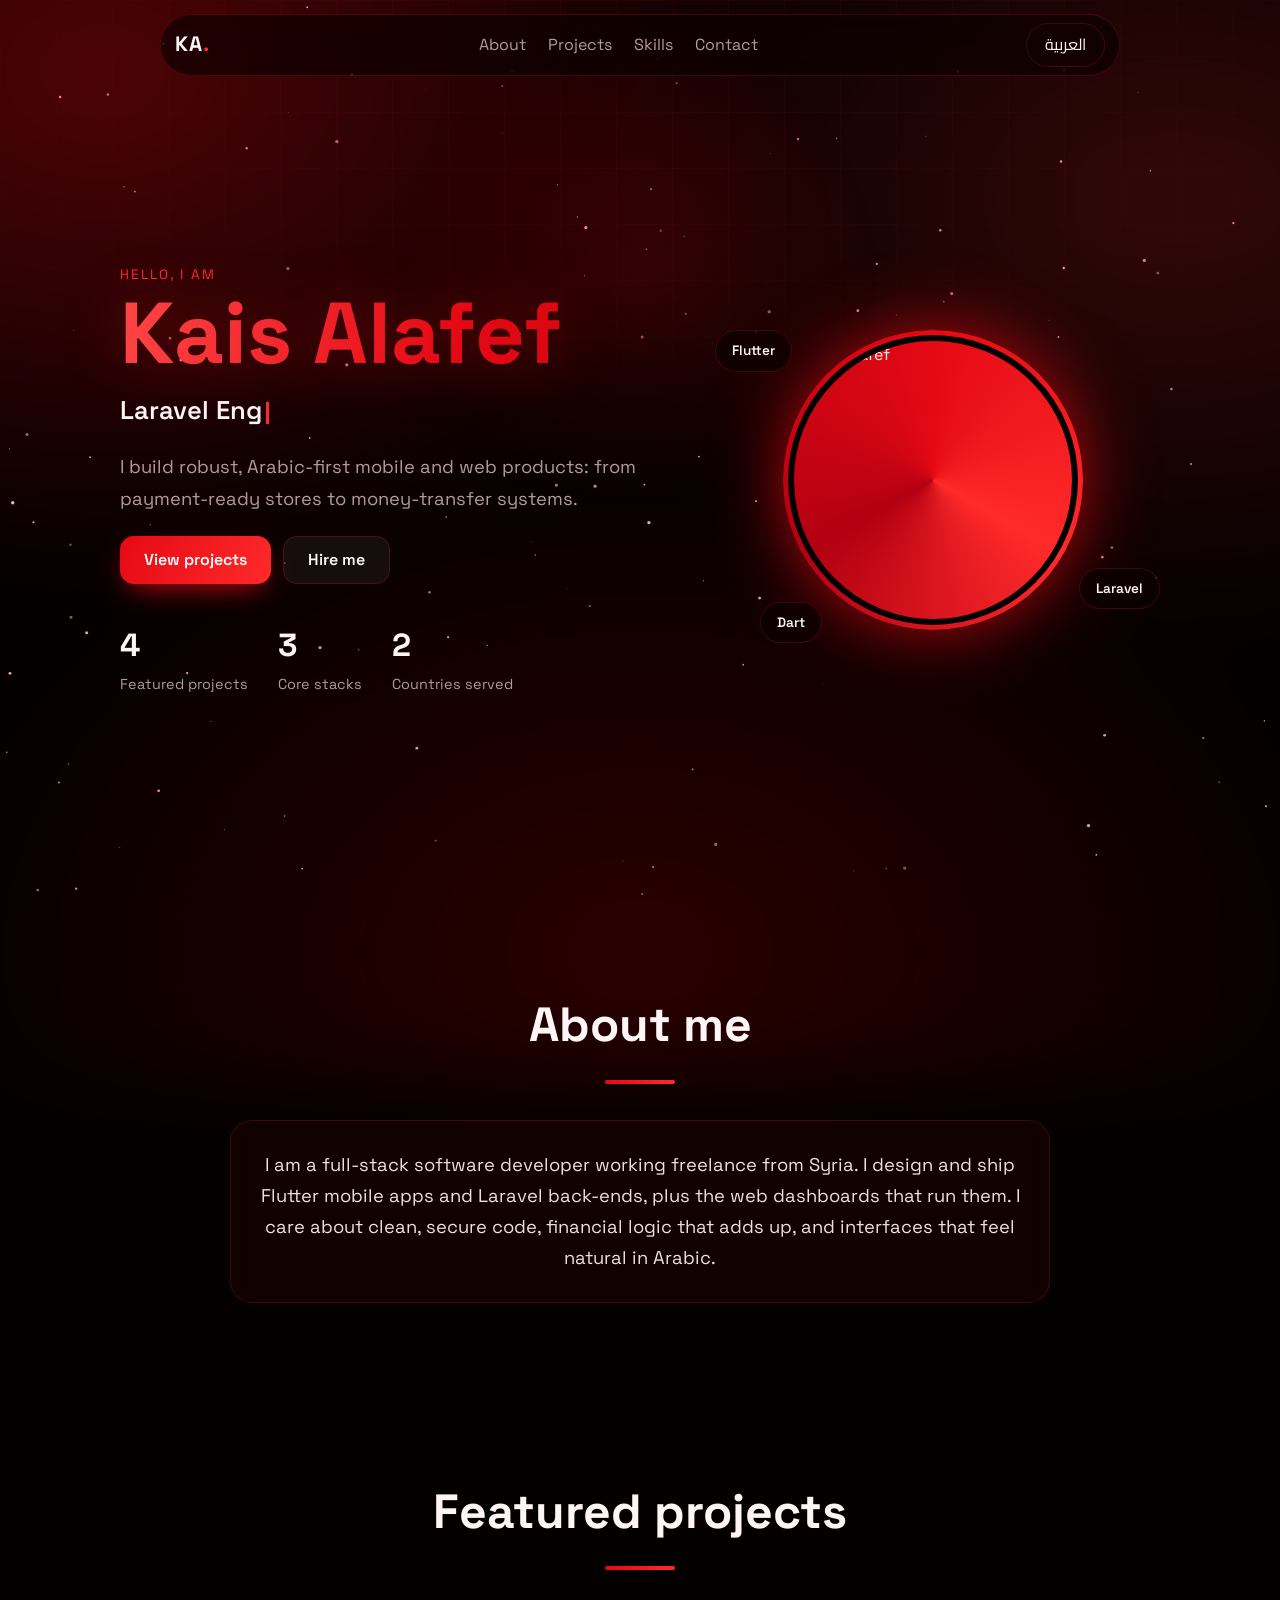
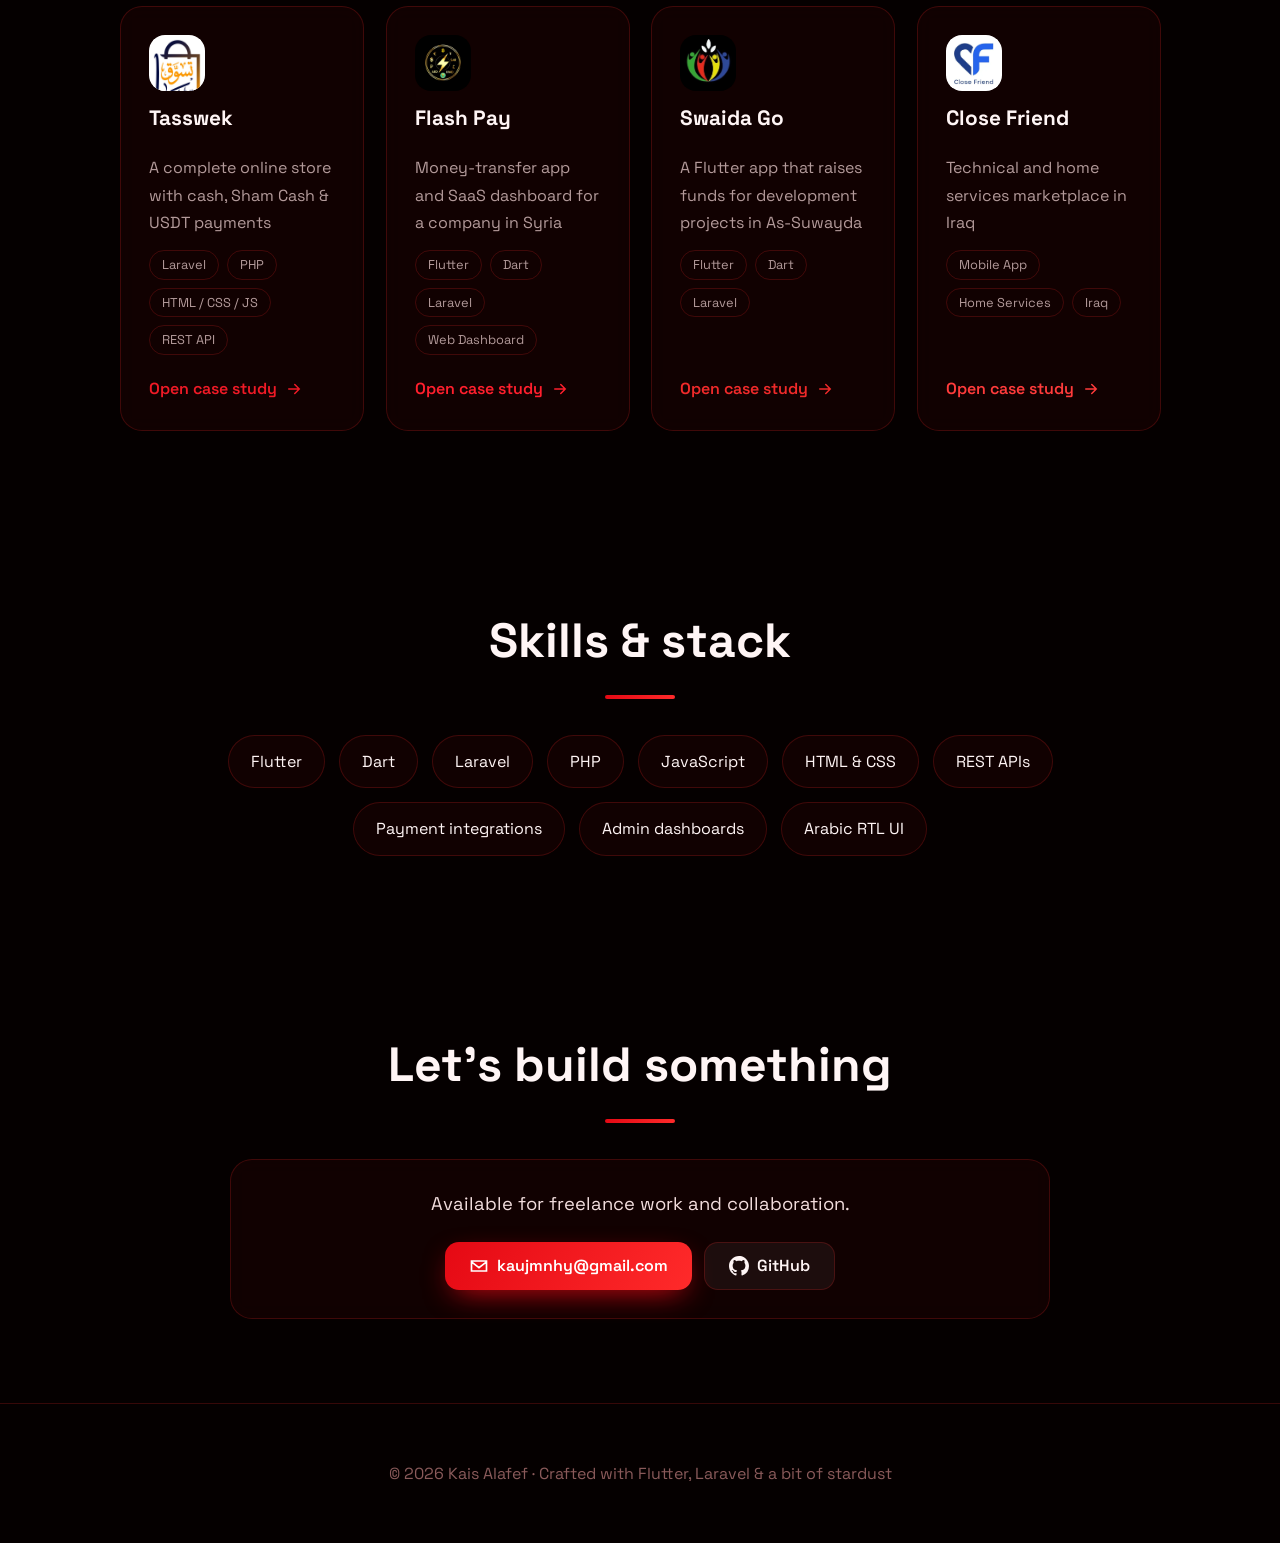
==== commit 5acc731e: "c" ====
--- a/index.html
+++ b/index.html
@@ -1,5 +1,5 @@
 <!DOCTYPE html><html lang="en" dir="ltr"><head><meta charset="UTF-8"><meta name="viewport" content="width=device-width,initial-scale=1">
-<title>Kais Alafef | Flutter &amp; Laravel Developer</title><meta name="description" content="Portfolio of Kais Alafef: Flutter, Dart and Laravel developer building robust Arabic-first web and mobile apps."><meta property="og:title" content="Kais Alafef | Flutter &amp; Laravel Developer"><meta property="og:description" content="Portfolio of Kais Alafef: Flutter, Dart and Laravel developer building robust Arabic-first web and mobile apps."><meta property="og:image" content="https://github.com/Kaisalafef.png"><meta name="theme-color" content="#060203">
+<title>Kais Alafef | Flutter &amp; Laravel Developer</title><meta name="description" content="Portfolio of Kais Alafef: Flutter, Dart and Laravel developer building robust Arabic-first web and mobile apps."><meta property="og:title" content="Kais Alafef | Flutter &amp; Laravel Developer"><meta property="og:description" content="Portfolio of Kais Alafef: Flutter, Dart and Laravel developer building robust Arabic-first web and mobile apps."><meta property="og:image" content="https://github.com/Kaisalafef.png"><meta name="theme-color" content="#050000">
 <link rel="preconnect" href="https://fonts.googleapis.com"><link rel="preconnect" href="https://fonts.gstatic.com" crossorigin>
 <link href="https://fonts.googleapis.com/css2?family=Cairo:wght@400;600;800&family=Space+Grotesk:wght@400;600;700&display=swap" rel="stylesheet">
 <link rel="stylesheet" href="assets/css/style.css"><script>try{var l=localStorage.getItem('lang')||((navigator.language||'').slice(0,2)=='ar'?'ar':'en');document.documentElement.lang=l;document.documentElement.dir=l=='ar'?'rtl':'ltr'}catch(e){}</script></head><body><canvas id="stars" aria-hidden="true"></canvas><div class="aurora" aria-hidden="true"></div><div class="glow" aria-hidden="true"></div>
@@ -12,6 +12,6 @@
 <div class="stats"><div><b>4</b><span lang="en">Featured projects</span><span lang="ar">مشاريع مميزة</span></div><div><b>3</b><span lang="en">Core stacks</span><span lang="ar">تقنيات أساسية</span></div><div><b>2</b><span lang="en">Countries served</span><span lang="ar">دولتان</span></div></div></div>
 <div class="hero-v"><div class="ring"><img src="https://github.com/Kaisalafef.png?size=480" alt="Kais Alafef" width="300" height="300"></div><span class="orb o1">Flutter</span><span class="orb o2">Laravel</span><span class="orb o3">Dart</span></div></header>
 <section id="about"><h2 class="reveal"><span lang="en">About me</span><span lang="ar">نبذة عني</span></h2><div class="card about reveal"><p><span lang="en">I am a full-stack software developer working freelance from Syria. I design and ship Flutter mobile apps and Laravel back-ends, plus the web dashboards that run them. I care about clean, secure code, financial logic that adds up, and interfaces that feel natural in Arabic.</span><span lang="ar">أنا مطوّر برمجيات Full-Stack أعمل بشكل حر من سوريا. أصمم وأطلق تطبيقات Flutter وباك إند Laravel ولوحات الويب التي تديرها. أهتم بالكود النظيف والآمن، وبمنطق مالي دقيق، وبواجهات طبيعية باللغة العربية.</span></p></div></section>
-<section id="projects"><h2 class="reveal"><span lang="en">Featured projects</span><span lang="ar">المشاريع المميزة</span></h2><div class="grid"><a class="card proj reveal" href="projects/tasswek.html" style="--a:#ef233c;--b:#8d0801"><div class="pi" style="background:#fff"><img src="assets/img/tasswek-logo.webp" alt="" width="56" height="56"></div><h3><span lang="en">Tasswek</span><span lang="ar">تسوّق معنا</span></h3><p><span lang="en">A complete online store with cash, Sham Cash &amp; USDT payments</span><span lang="ar">متجر إلكتروني متكامل مع الدفع كاش أو شام كاش أو USDT</span></p><div class="tags"><span>Laravel</span><span>PHP</span><span>HTML / CSS / JS</span><span>REST API</span></div><span class="more"><span lang="en">Open case study</span><span lang="ar">تفاصيل المشروع</span> <svg class="i" width="18" height="18" viewBox="0 0 24 24" fill="currentColor" aria-hidden="true"><path d="M5 12h14M13 6l6 6-6 6" fill="none" stroke="currentColor" stroke-width="2" stroke-linecap="round"/></svg></span></a><a class="card proj reveal" href="projects/flashpay.html" style="--a:#f43f5e;--b:#9f1239"><div class="pi" style="background:#000"><img src="assets/img/flashpay-logo.webp" alt="" width="56" height="56"></div><h3><span lang="en">Flash Pay</span><span lang="ar">فلاش باي</span></h3><p><span lang="en">Money-transfer app and SaaS dashboard for a company in Syria</span><span lang="ar">تطبيق حوالات مالية ولوحة إدارة SaaS لشركة في سوريا</span></p><div class="tags"><span>Flutter</span><span>Dart</span><span>Laravel</span><span>Web Dashboard</span></div><span class="more"><span lang="en">Open case study</span><span lang="ar">تفاصيل المشروع</span> <svg class="i" width="18" height="18" viewBox="0 0 24 24" fill="currentColor" aria-hidden="true"><path d="M5 12h14M13 6l6 6-6 6" fill="none" stroke="currentColor" stroke-width="2" stroke-linecap="round"/></svg></span></a><a class="card proj reveal" href="projects/swaida-go.html" style="--a:#fb4b3e;--b:#a4161a"><div class="pi" style="background:#000"><img src="assets/img/swaida-logo.webp" alt="" width="56" height="56"></div><h3><span lang="en">Swaida Go</span><span lang="ar">السويداء غو</span></h3><p><span lang="en">A Flutter app that raises funds for development projects in As-Suwayda</span><span lang="ar">تطبيق Flutter لجمع التبرعات وبناء مشاريع تنموية في السويداء</span></p><div class="tags"><span>Flutter</span><span>Dart</span><span>Laravel</span></div><span class="more"><span lang="en">Open case study</span><span lang="ar">تفاصيل المشروع</span> <svg class="i" width="18" height="18" viewBox="0 0 24 24" fill="currentColor" aria-hidden="true"><path d="M5 12h14M13 6l6 6-6 6" fill="none" stroke="currentColor" stroke-width="2" stroke-linecap="round"/></svg></span></a><a class="card proj reveal" href="projects/close-friend.html" style="--a:#f0436a;--b:#a1123a"><div class="pi" style="background:#fff"><img src="assets/img/close-friend-logo.webp" alt="" width="56" height="56"></div><h3><span lang="en">Close Friend</span><span lang="ar">كلوز فريند</span></h3><p><span lang="en">Technical and home services marketplace in Iraq</span><span lang="ar">منصة خدمات فنية ومنزلية في العراق</span></p><div class="tags"><span>Mobile App</span><span>Home Services</span><span>Iraq</span></div><span class="more"><span lang="en">Open case study</span><span lang="ar">تفاصيل المشروع</span> <svg class="i" width="18" height="18" viewBox="0 0 24 24" fill="currentColor" aria-hidden="true"><path d="M5 12h14M13 6l6 6-6 6" fill="none" stroke="currentColor" stroke-width="2" stroke-linecap="round"/></svg></span></a></div></section>
+<section id="projects"><h2 class="reveal"><span lang="en">Featured projects</span><span lang="ar">المشاريع المميزة</span></h2><div class="grid"><a class="card proj reveal" href="projects/tasswek.html" style="--a:#f01a26;--b:#7a0000"><div class="pi" style="background:#fff"><img src="assets/img/tasswek-logo.webp" alt="" width="56" height="56"></div><h3><span lang="en">Tasswek</span><span lang="ar">تسوّق معنا</span></h3><p><span lang="en">A complete online store with cash, Sham Cash &amp; USDT payments</span><span lang="ar">متجر إلكتروني متكامل مع الدفع كاش أو شام كاش أو USDT</span></p><div class="tags"><span>Laravel</span><span>PHP</span><span>HTML / CSS / JS</span><span>REST API</span></div><span class="more"><span lang="en">Open case study</span><span lang="ar">تفاصيل المشروع</span> <svg class="i" width="18" height="18" viewBox="0 0 24 24" fill="currentColor" aria-hidden="true"><path d="M5 12h14M13 6l6 6-6 6" fill="none" stroke="currentColor" stroke-width="2" stroke-linecap="round"/></svg></span></a><a class="card proj reveal" href="projects/flashpay.html" style="--a:#ff1f2d;--b:#8b0000"><div class="pi" style="background:#000"><img src="assets/img/flashpay-logo.webp" alt="" width="56" height="56"></div><h3><span lang="en">Flash Pay</span><span lang="ar">فلاش باي</span></h3><p><span lang="en">Money-transfer app and SaaS dashboard for a company in Syria</span><span lang="ar">تطبيق حوالات مالية ولوحة إدارة SaaS لشركة في سوريا</span></p><div class="tags"><span>Flutter</span><span>Dart</span><span>Laravel</span><span>Web Dashboard</span></div><span class="more"><span lang="en">Open case study</span><span lang="ar">تفاصيل المشروع</span> <svg class="i" width="18" height="18" viewBox="0 0 24 24" fill="currentColor" aria-hidden="true"><path d="M5 12h14M13 6l6 6-6 6" fill="none" stroke="currentColor" stroke-width="2" stroke-linecap="round"/></svg></span></a><a class="card proj reveal" href="projects/swaida-go.html" style="--a:#f02a2a;--b:#9a0007"><div class="pi" style="background:#000"><img src="assets/img/swaida-logo.webp" alt="" width="56" height="56"></div><h3><span lang="en">Swaida Go</span><span lang="ar">السويداء غو</span></h3><p><span lang="en">A Flutter app that raises funds for development projects in As-Suwayda</span><span lang="ar">تطبيق Flutter لجمع التبرعات وبناء مشاريع تنموية في السويداء</span></p><div class="tags"><span>Flutter</span><span>Dart</span><span>Laravel</span></div><span class="more"><span lang="en">Open case study</span><span lang="ar">تفاصيل المشروع</span> <svg class="i" width="18" height="18" viewBox="0 0 24 24" fill="currentColor" aria-hidden="true"><path d="M5 12h14M13 6l6 6-6 6" fill="none" stroke="currentColor" stroke-width="2" stroke-linecap="round"/></svg></span></a><a class="card proj reveal" href="projects/close-friend.html" style="--a:#ff3b3b;--b:#a30010"><div class="pi" style="background:#fff"><img src="assets/img/close-friend-logo.webp" alt="" width="56" height="56"></div><h3><span lang="en">Close Friend</span><span lang="ar">كلوز فريند</span></h3><p><span lang="en">Technical and home services marketplace in Iraq</span><span lang="ar">منصة خدمات فنية ومنزلية في العراق</span></p><div class="tags"><span>Mobile App</span><span>Home Services</span><span>Iraq</span></div><span class="more"><span lang="en">Open case study</span><span lang="ar">تفاصيل المشروع</span> <svg class="i" width="18" height="18" viewBox="0 0 24 24" fill="currentColor" aria-hidden="true"><path d="M5 12h14M13 6l6 6-6 6" fill="none" stroke="currentColor" stroke-width="2" stroke-linecap="round"/></svg></span></a></div></section>
 <section id="skills"><h2 class="reveal"><span lang="en">Skills &amp; stack</span><span lang="ar">المهارات والتقنيات</span></h2><div class="chips reveal"><span class="chip">Flutter</span><span class="chip">Dart</span><span class="chip">Laravel</span><span class="chip">PHP</span><span class="chip">JavaScript</span><span class="chip">HTML &amp; CSS</span><span class="chip">REST APIs</span><span class="chip">Payment integrations</span><span class="chip">Admin dashboards</span><span class="chip">Arabic RTL UI</span></div></section>
 <section id="contact"><h2 class="reveal"><span lang="en">Let’s build something</span><span lang="ar">لنبنِ شيئاً معاً</span></h2><div class="card contact reveal"><p><span lang="en">Available for freelance work and collaboration.</span><span lang="ar">متاح للعمل الحر والتعاون.</span></p><div class="cta"><a class="btn" href="mailto:kaujmnhy@gmail.com"><svg class="i" width="20" height="20" viewBox="0 0 24 24" fill="currentColor" aria-hidden="true"><path d="M3 6h18v12H3zM3 7l9 7 9-7" fill="none" stroke="currentColor" stroke-width="2"/></svg> kaujmnhy@gmail.com</a><a class="btn ghost" href="https://github.com/Kaisalafef" target="_blank" rel="noopener"><svg class="i" width="20" height="20" viewBox="0 0 24 24" fill="currentColor" aria-hidden="true"><g transform="scale(1.5)"><path d="M8 0C3.58 0 0 3.58 0 8c0 3.54 2.29 6.53 5.47 7.59.4.07.55-.17.55-.38 0-.19-.01-.82-.01-1.49-2.01.37-2.53-.49-2.69-.94-.09-.23-.48-.94-.82-1.13-.28-.15-.68-.52-.01-.53.63-.01 1.08.58 1.23.82.72 1.21 1.87.87 2.33.66.07-.52.28-.87.51-1.07-1.78-.2-3.64-.89-3.64-3.95 0-.87.31-1.59.82-2.15-.08-.2-.36-1.02.08-2.12 0 0 .67-.21 2.2.82.64-.18 1.32-.27 2-.27.68 0 1.36.09 2 .27 1.53-1.04 2.2-.82 2.2-.82.44 1.1.16 1.92.08 2.12.51.56.82 1.27.82 2.15 0 3.07-1.87 3.75-3.65 3.95.29.25.54.73.54 1.48 0 1.07-.01 1.93-.01 2.2 0 .21.15.46.55.38A8.013 8.013 0 0016 8c0-4.42-3.58-8-8-8z"/></g></svg> GitHub</a></div></div></section><footer><p>© 2026 Kais Alafef · <span lang="en">Crafted with Flutter, Laravel &amp; a bit of stardust</span><span lang="ar">صُنع بـ Flutter وLaravel وقليل من غبار النجوم</span></p></footer><script src="assets/js/main.js"></script></body></html>
--- a/assets/css/style.css
+++ b/assets/css/style.css
@@ -1,23 +1,24 @@
 
-:root{--bg:#060203;--ink:#fff3f3;--mut:#bfa5a9;--v:#e11d48;--c:#ff4d3d;--p:#ff2e63;--a:var(--v);--b:var(--c);--line:rgba(255,255,255,.1)}
+:root{--bg:#050000;--ink:#fff5f5;--mut:#b39a9a;--v:#e50914;--c:#ff2a2a;--p:#b30012;--a:var(--v);--b:var(--c);--line:rgba(255,40,40,.2)}
 *{box-sizing:border-box}html{scroll-behavior:smooth;scroll-padding-top:90px}
 body{margin:0;background:var(--bg);color:var(--ink);font:400 16px/1.7 'Space Grotesk','Cairo',sans-serif;overflow-x:hidden}
 html[lang=ar] body{font-family:'Cairo','Space Grotesk',sans-serif}
 html[lang=en] span[lang=ar],html[lang=ar] span[lang=en]{display:none}
 a{color:inherit;text-decoration:none}:focus-visible{outline:2px solid var(--c);outline-offset:3px}
+body:before{content:'';position:fixed;inset:0;z-index:-2;pointer-events:none;background-image:linear-gradient(rgba(255,0,0,.08) 1px,transparent 1px),linear-gradient(90deg,rgba(255,0,0,.08) 1px,transparent 1px);background-size:56px 56px;-webkit-mask-image:radial-gradient(ellipse 70% 60% at 50% 0%,#000,transparent);mask-image:radial-gradient(ellipse 70% 60% at 50% 0%,#000,transparent)}
 #stars{position:fixed;inset:0;width:100%;height:100%;z-index:-3}
-.aurora{position:fixed;inset:-20%;z-index:-2;background:radial-gradient(40% 40% at 20% 20%,#e11d4855,transparent),radial-gradient(35% 35% at 80% 30%,#ff4d3d30,transparent),radial-gradient(40% 40% at 50% 90%,#9f123a44,transparent);filter:blur(40px);animation:drift 24s ease-in-out infinite alternate}
+.aurora{position:fixed;inset:-20%;z-index:-2;background:radial-gradient(40% 40% at 20% 20%,#e5091455,transparent),radial-gradient(35% 35% at 80% 30%,#ff2a2a30,transparent),radial-gradient(40% 40% at 50% 90%,#7a000055,transparent);filter:blur(40px);animation:drift 24s ease-in-out infinite alternate}
 @keyframes drift{to{transform:translate3d(4%,3%,0) rotate(6deg) scale(1.1)}}
-.glow{position:fixed;width:520px;height:520px;left:0;top:0;margin:-260px 0 0 -260px;z-index:-1;pointer-events:none;background:radial-gradient(circle,#e11d4826,transparent 65%);transform:translate(var(--mx,50vw),var(--my,30vh))}
-.nav{position:fixed;top:14px;inset-inline:14px;max-width:960px;margin-inline:auto;z-index:50;display:flex;align-items:center;justify-content:space-between;gap:16px;padding:8px 14px;border:1px solid var(--line);border-radius:999px;background:rgba(16,6,8,.62);backdrop-filter:blur(14px)}
+.glow{position:fixed;width:520px;height:520px;left:0;top:0;margin:-260px 0 0 -260px;z-index:-1;pointer-events:none;background:radial-gradient(circle,#e5091428,transparent 65%);transform:translate(var(--mx,50vw),var(--my,30vh))}
+.nav{position:fixed;top:14px;inset-inline:14px;max-width:960px;margin-inline:auto;z-index:50;display:flex;align-items:center;justify-content:space-between;gap:16px;padding:8px 14px;border:1px solid var(--line);border-radius:999px;background:rgba(12,0,0,.65);backdrop-filter:blur(14px)}
 .brand{font-weight:700;font-size:1.3rem;letter-spacing:1px}.brand b{color:var(--c)}
 .links{display:flex;gap:22px}.links a{color:var(--mut);transition:color .25s}.links a:hover{color:var(--ink)}
 .lang{min-height:44px;padding:0 18px;border:1px solid var(--line);border-radius:999px;background:transparent;color:var(--ink);font:inherit;cursor:pointer;transition:background .25s}.lang:hover{background:rgba(255,255,255,.08)}
 section{max-width:1080px;margin:auto;padding:84px 20px}
-::selection{background:#e11d48;color:#fff}.hero h1{filter:drop-shadow(0 0 28px #e11d4855)}
+::selection{background:#e50914;color:#fff}.hero h1{filter:drop-shadow(0 0 30px #e5091466)}
 h2{font-size:clamp(2rem,5vw,3rem);margin:0 0 36px;text-align:center}
 h2:after{content:'';display:block;width:70px;height:4px;margin:14px auto 0;border-radius:3px;background:linear-gradient(90deg,var(--a),var(--b))}
-.grad{background:linear-gradient(100deg,#fff,var(--c),var(--v),var(--p),#fff);background-size:250% 100%;-webkit-background-clip:text;background-clip:text;-webkit-text-fill-color:transparent;animation:flow 8s linear infinite}
+.grad{background:linear-gradient(100deg,#ff4545,#e50914,#c4000c,#e50914,#ff4545);background-size:250% 100%;-webkit-background-clip:text;background-clip:text;-webkit-text-fill-color:transparent;animation:flow 8s linear infinite}
 @keyframes flow{to{background-position:-250% 0}}
 .hero{min-height:100vh;max-width:1080px;margin:auto;padding:120px 20px 60px;display:grid;grid-template-columns:1.2fr 1fr;align-items:center;gap:40px}
 .hero h1{font-size:clamp(2.8rem,8vw,5.4rem);line-height:1.1;margin:0 0 8px}
@@ -33,12 +34,12 @@
 .ring{width:min(300px,70vw);aspect-ratio:1;padding:5px;border-radius:50%;background:conic-gradient(var(--v),var(--c),var(--p),var(--v));animation:spin 9s linear infinite;box-shadow:0 0 80px -10px var(--v)}
 .ring img{width:100%;height:100%;border-radius:50%;object-fit:cover;display:block;border:6px solid var(--bg);animation:spin 9s linear infinite reverse}
 @keyframes spin{to{transform:rotate(360deg)}}
-.orb{position:absolute;padding:8px 16px;border-radius:999px;font-size:.85rem;font-weight:600;border:1px solid var(--line);background:rgba(16,6,8,.72);backdrop-filter:blur(8px);animation:float 6s ease-in-out infinite}
+.orb{position:absolute;padding:8px 16px;border-radius:999px;font-size:.85rem;font-weight:600;border:1px solid var(--line);background:rgba(12,0,0,.75);backdrop-filter:blur(8px);animation:float 6s ease-in-out infinite}
 .o1{top:6%;inset-inline-start:2%}.o2{bottom:12%;inset-inline-end:0;animation-delay:-2s}.o3{bottom:2%;inset-inline-start:12%;animation-delay:-4s}
 @keyframes float{50%{transform:translateY(-14px)}}
-.card{position:relative;padding:28px;border:1px solid var(--line);border-radius:22px;background:rgba(255,255,255,.04);backdrop-filter:blur(10px);transition:transform .3s,border-color .3s,box-shadow .3s}
+.card{position:relative;padding:28px;border:1px solid var(--line);border-radius:22px;background:rgba(255,20,20,.05);backdrop-filter:blur(10px);transition:transform .3s,border-color .3s,box-shadow .3s}
 .card h3{margin:0 0 8px;font-size:1.3rem}.card p{margin:0;color:var(--mut)}
-.about p,.contact p{font-size:1.15rem;color:#ecd6d8}.about,.contact{max-width:820px;margin:auto;text-align:center}.contact .cta{justify-content:center}
+.about p,.contact p{font-size:1.15rem;color:#f3dede}.about,.contact{max-width:820px;margin:auto;text-align:center}.contact .cta{justify-content:center}
 .grid{display:grid;grid-template-columns:repeat(auto-fit,minmax(240px,1fr));gap:22px}
 .proj{display:flex;flex-direction:column;gap:10px;transform:perspective(900px) rotateX(var(--rx,0)) rotateY(var(--ry,0))}
 .proj:hover{border-color:var(--a);box-shadow:0 24px 60px -24px var(--a)}
@@ -46,14 +47,14 @@
 .tags{display:flex;flex-wrap:wrap;gap:8px;margin-top:4px}.tags span{padding:3px 12px;border-radius:999px;font-size:.8rem;border:1px solid var(--line);color:var(--mut)}.tags.big{margin:14px 0}
 .more{margin-top:auto;padding-top:10px;display:inline-flex;align-items:center;gap:8px;color:var(--a);font-weight:600}.more .i{transition:transform .25s}.proj:hover .more .i{transform:translateX(5px)}
 html[dir=rtl] .more .i,html[dir=rtl] .back .i{transform:scaleX(-1)}html[dir=rtl] .proj:hover .more .i{transform:scaleX(-1) translateX(5px)}
-.chips{display:flex;flex-wrap:wrap;justify-content:center;gap:14px}.chip{padding:12px 22px;border-radius:999px;border:1px solid var(--line);background:rgba(255,255,255,.04);transition:transform .25s,border-color .25s,background .25s}.chip:hover{transform:translateY(-4px) scale(1.04);border-color:var(--c);background:rgba(225,29,72,.12)}
+.chips{display:flex;flex-wrap:wrap;justify-content:center;gap:14px}.chip{padding:12px 22px;border-radius:999px;border:1px solid var(--line);background:rgba(255,20,20,.05);transition:transform .25s,border-color .25s,background .25s}.chip:hover{transform:translateY(-4px) scale(1.04);border-color:var(--c);background:rgba(229,9,20,.16)}
 .phero{min-height:86vh}.back{display:inline-flex;align-items:center;gap:8px;color:var(--mut);margin-bottom:14px;transform:none}.back .i{transform:scaleX(-1)}html[dir=rtl] .back .i{transform:none}
 .mock .screen{display:grid;gap:12px;align-content:center;justify-items:center;padding:24px;background:linear-gradient(160deg,var(--a),var(--b));color:#06070f}
-.mock.phone{width:230px;aspect-ratio:9/18;padding:10px;border-radius:38px;border:2px solid var(--line);background:#0d0507;box-shadow:0 30px 80px -20px var(--a);animation:float 7s ease-in-out infinite}.phone .screen{height:100%;border-radius:28px}
-.mock.browser{width:min(440px,100%);padding:30px 10px 10px;border-radius:18px;border:2px solid var(--line);background:#0d0507;box-shadow:0 30px 80px -20px var(--a);animation:float 7s ease-in-out infinite}.browser .screen{aspect-ratio:16/10;border-radius:10px}
+.mock.phone{width:230px;aspect-ratio:9/18;padding:10px;border-radius:38px;border:2px solid var(--line);background:#0a0000;box-shadow:0 30px 80px -20px var(--a);animation:float 7s ease-in-out infinite}.phone .screen{height:100%;border-radius:28px}
+.mock.browser{width:min(440px,100%);padding:30px 10px 10px;border-radius:18px;border:2px solid var(--line);background:#0a0000;box-shadow:0 30px 80px -20px var(--a);animation:float 7s ease-in-out infinite}.browser .screen{aspect-ratio:16/10;border-radius:10px}
 .screen i{display:block;width:var(--w);height:12px;border-radius:6px;background:rgba(255,255,255,.55);animation:pulse 2.4s ease-in-out var(--d) infinite}@keyframes pulse{50%{opacity:.3;transform:scaleX(.9)}}
 .next{text-align:center;align-items:center;max-width:520px;margin:auto}.next h3{font-size:2rem}
-footer{text-align:center;padding:40px 20px;color:#8c6a6f;border-top:1px solid var(--line)}
+footer{text-align:center;padding:40px 20px;color:#8a5a5a;border-top:1px solid var(--line)}
 .reveal{opacity:0;transform:translateY(34px);transition:opacity .8s cubic-bezier(.2,.7,.2,1),transform .8s cubic-bezier(.2,.7,.2,1)}.reveal.in{opacity:1;transform:none}
 .proj.reveal.in{transform:perspective(900px) rotateX(var(--rx,0)) rotateY(var(--ry,0))}
 .pi{overflow:hidden}.pi img{width:100%;height:100%;object-fit:contain;padding:4px;display:block}
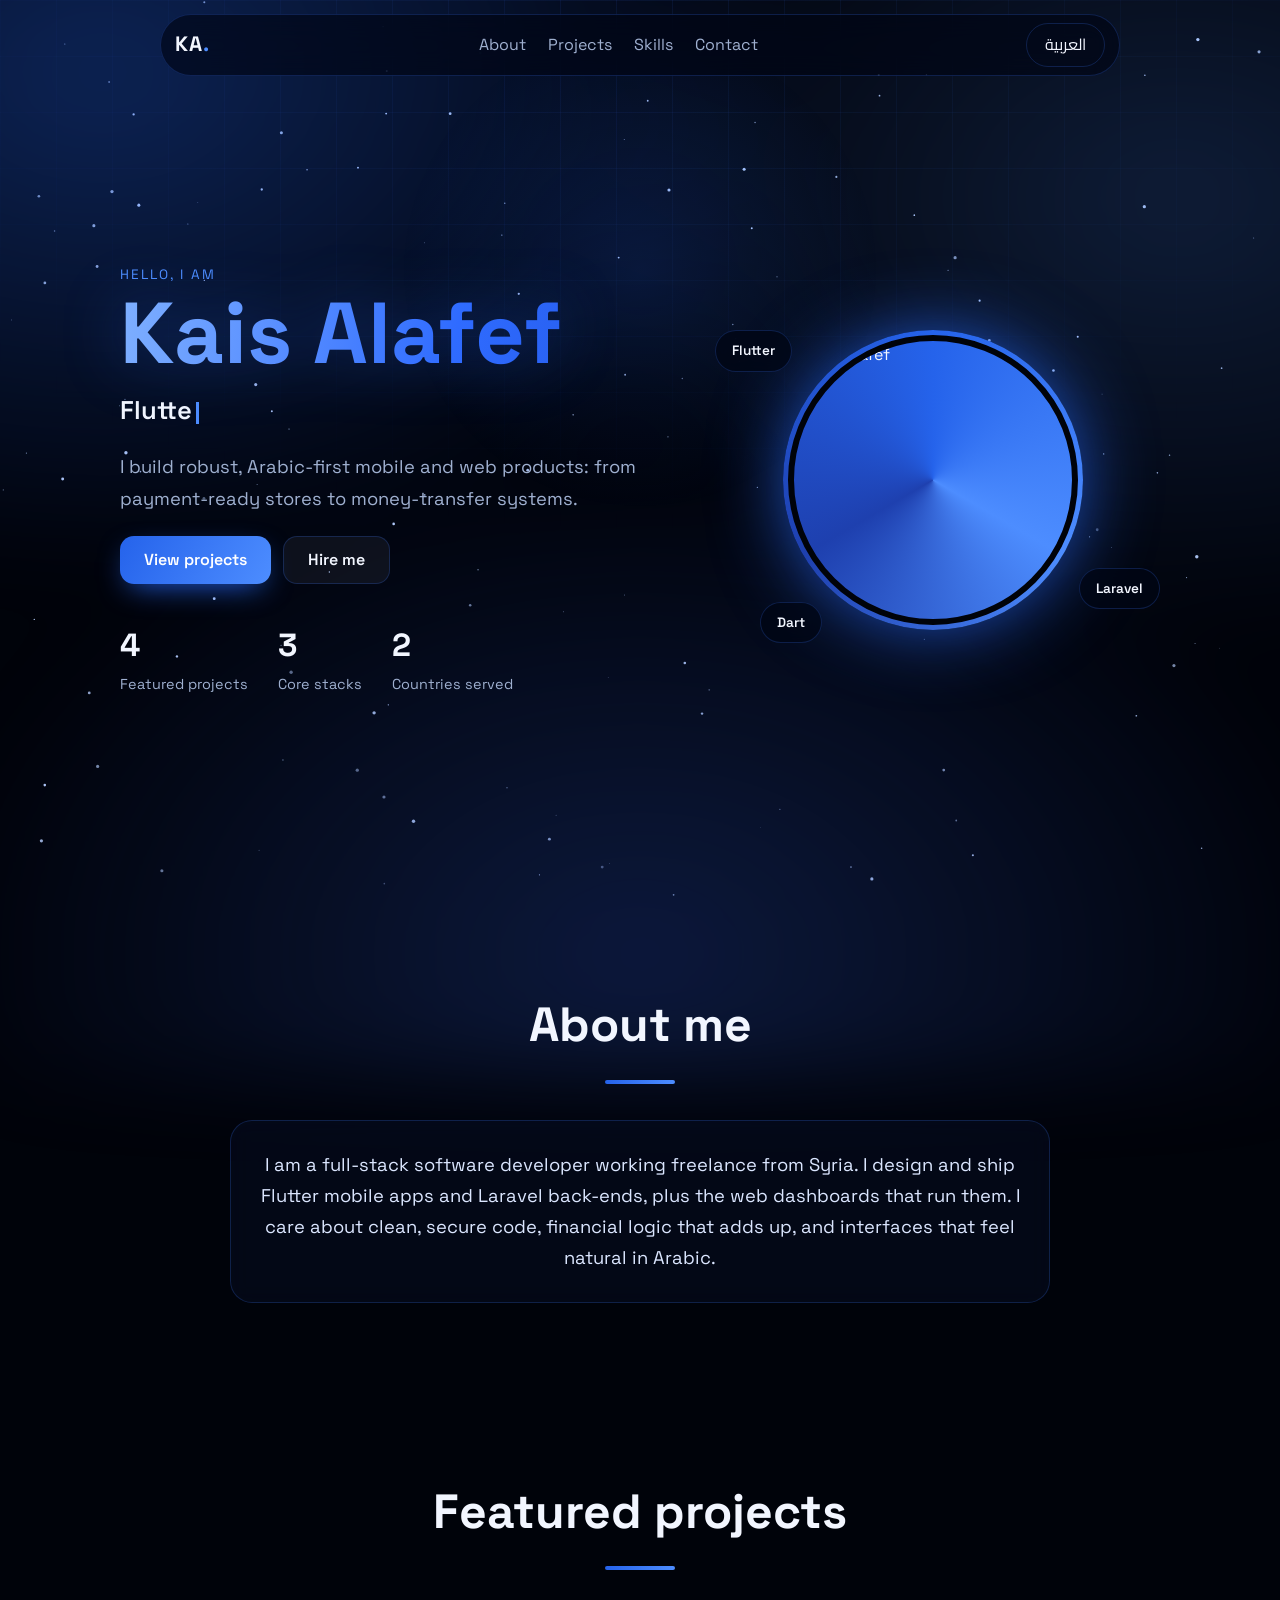
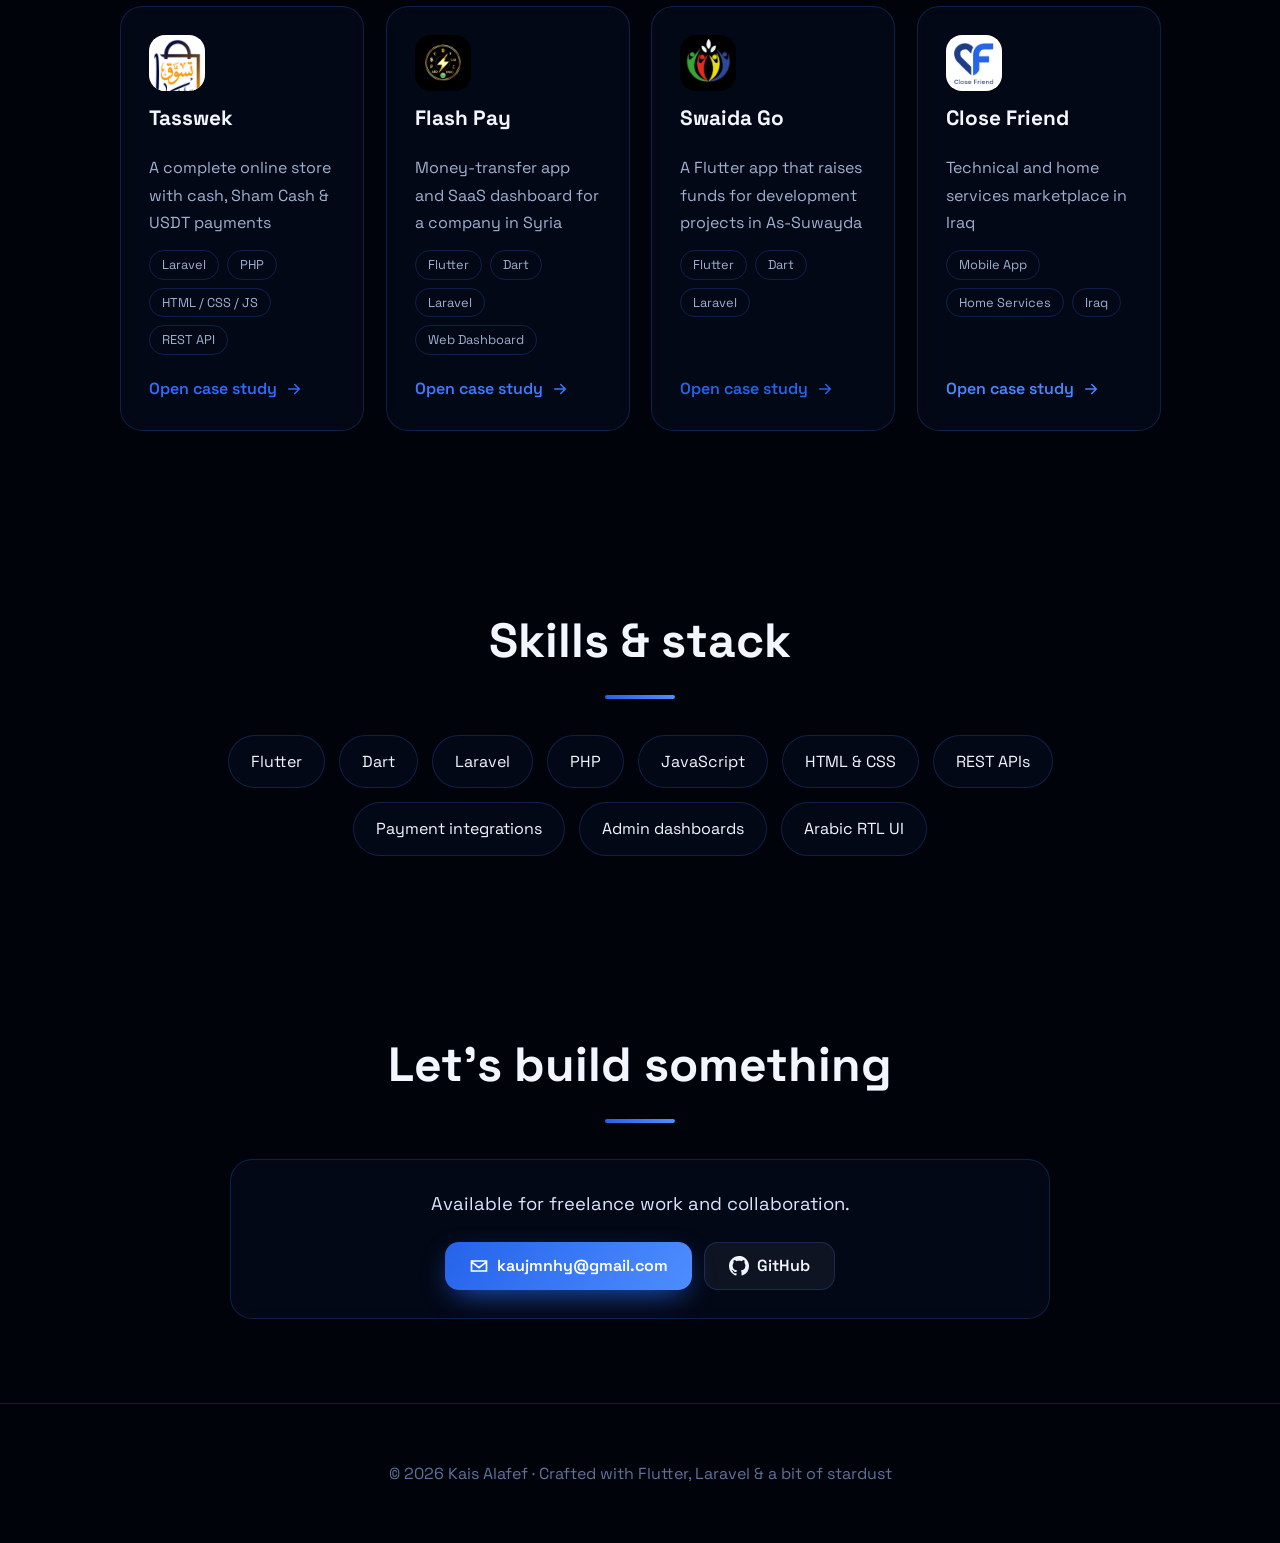
==== commit 0164102c: "fx" ====
--- a/index.html
+++ b/index.html
@@ -1,10 +1,11 @@
-<!DOCTYPE html><html lang="en" dir="ltr"><head><meta charset="UTF-8"><meta name="viewport" content="width=device-width,initial-scale=1">
-<title>Kais Alafef | Flutter &amp; Laravel Developer</title><meta name="description" content="Portfolio of Kais Alafef: Flutter, Dart and Laravel developer building robust Arabic-first web and mobile apps."><meta property="og:title" content="Kais Alafef | Flutter &amp; Laravel Developer"><meta property="og:description" content="Portfolio of Kais Alafef: Flutter, Dart and Laravel developer building robust Arabic-first web and mobile apps."><meta property="og:image" content="https://github.com/Kaisalafef.png"><meta name="theme-color" content="#050000">
+<!DOCTYPE html><html lang="en" dir="ltr"><head><meta charset="UTF-8"><meta name="viewport" content="width=device-width,initial-scale=1,viewport-fit=cover">
+<title>Kais Alafef | Flutter &amp; Laravel Developer</title><meta name="description" content="Portfolio of Kais Alafef: Flutter, Dart and Laravel developer building robust Arabic-first web and mobile apps."><meta property="og:title" content="Kais Alafef | Flutter &amp; Laravel Developer"><meta property="og:description" content="Portfolio of Kais Alafef: Flutter, Dart and Laravel developer building robust Arabic-first web and mobile apps."><meta property="og:image" content="https://github.com/Kaisalafef.png"><meta name="theme-color" content="#00030a">
 <link rel="preconnect" href="https://fonts.googleapis.com"><link rel="preconnect" href="https://fonts.gstatic.com" crossorigin>
 <link href="https://fonts.googleapis.com/css2?family=Cairo:wght@400;600;800&family=Space+Grotesk:wght@400;600;700&display=swap" rel="stylesheet">
 <link rel="stylesheet" href="assets/css/style.css"><script>try{var l=localStorage.getItem('lang')||((navigator.language||'').slice(0,2)=='ar'?'ar':'en');document.documentElement.lang=l;document.documentElement.dir=l=='ar'?'rtl':'ltr'}catch(e){}</script></head><body><canvas id="stars" aria-hidden="true"></canvas><div class="aurora" aria-hidden="true"></div><div class="glow" aria-hidden="true"></div>
 <nav class="nav"><a class="brand" href="index.html">KA<b>.</b></a><div class="links"><a href="index.html#about"><span lang="en">About</span><span lang="ar">نبذة</span></a><a href="index.html#projects"><span lang="en">Projects</span><span lang="ar">المشاريع</span></a><a href="index.html#skills"><span lang="en">Skills</span><span lang="ar">المهارات</span></a><a href="index.html#contact"><span lang="en">Contact</span><span lang="ar">تواصل</span></a></div>
 <button class="lang" id="lang" aria-label="Switch language"><span lang="en">العربية</span><span lang="ar">English</span></button></nav>
+<div class="tabbar"><a href="index.html#about"><span lang="en">About</span><span lang="ar">نبذة</span></a><a href="index.html#projects"><span lang="en">Projects</span><span lang="ar">المشاريع</span></a><a href="index.html#skills"><span lang="en">Skills</span><span lang="ar">المهارات</span></a><a href="index.html#contact"><span lang="en">Contact</span><span lang="ar">تواصل</span></a></div>
 <header class="hero"><div class="hero-t"><p class="eyebrow"><span lang="en">Hello, I am</span><span lang="ar">مرحباً، أنا</span></p><h1 class="grad">Kais Alafef</h1>
 <p class="role"><span id="role" data-en="Flutter Developer|Laravel Engineer|Mobile &amp; Web Builder" data-ar="مطوّر Flutter|مهندس Laravel|بنّاء تطبيقات الموبايل والويب"></span><u></u></p>
 <p class="lead"><span lang="en">I build robust, Arabic-first mobile and web products: from payment-ready stores to money-transfer systems.</span><span lang="ar">أبني تطبيقات موبايل وويب قوية وبواجهة عربية أولاً: من المتاجر الجاهزة للدفع إلى أنظمة الحوالات المالية.</span></p>
@@ -12,6 +13,6 @@
 <div class="stats"><div><b>4</b><span lang="en">Featured projects</span><span lang="ar">مشاريع مميزة</span></div><div><b>3</b><span lang="en">Core stacks</span><span lang="ar">تقنيات أساسية</span></div><div><b>2</b><span lang="en">Countries served</span><span lang="ar">دولتان</span></div></div></div>
 <div class="hero-v"><div class="ring"><img src="https://github.com/Kaisalafef.png?size=480" alt="Kais Alafef" width="300" height="300"></div><span class="orb o1">Flutter</span><span class="orb o2">Laravel</span><span class="orb o3">Dart</span></div></header>
 <section id="about"><h2 class="reveal"><span lang="en">About me</span><span lang="ar">نبذة عني</span></h2><div class="card about reveal"><p><span lang="en">I am a full-stack software developer working freelance from Syria. I design and ship Flutter mobile apps and Laravel back-ends, plus the web dashboards that run them. I care about clean, secure code, financial logic that adds up, and interfaces that feel natural in Arabic.</span><span lang="ar">أنا مطوّر برمجيات Full-Stack أعمل بشكل حر من سوريا. أصمم وأطلق تطبيقات Flutter وباك إند Laravel ولوحات الويب التي تديرها. أهتم بالكود النظيف والآمن، وبمنطق مالي دقيق، وبواجهات طبيعية باللغة العربية.</span></p></div></section>
-<section id="projects"><h2 class="reveal"><span lang="en">Featured projects</span><span lang="ar">المشاريع المميزة</span></h2><div class="grid"><a class="card proj reveal" href="projects/tasswek.html" style="--a:#f01a26;--b:#7a0000"><div class="pi" style="background:#fff"><img src="assets/img/tasswek-logo.webp" alt="" width="56" height="56"></div><h3><span lang="en">Tasswek</span><span lang="ar">تسوّق معنا</span></h3><p><span lang="en">A complete online store with cash, Sham Cash &amp; USDT payments</span><span lang="ar">متجر إلكتروني متكامل مع الدفع كاش أو شام كاش أو USDT</span></p><div class="tags"><span>Laravel</span><span>PHP</span><span>HTML / CSS / JS</span><span>REST API</span></div><span class="more"><span lang="en">Open case study</span><span lang="ar">تفاصيل المشروع</span> <svg class="i" width="18" height="18" viewBox="0 0 24 24" fill="currentColor" aria-hidden="true"><path d="M5 12h14M13 6l6 6-6 6" fill="none" stroke="currentColor" stroke-width="2" stroke-linecap="round"/></svg></span></a><a class="card proj reveal" href="projects/flashpay.html" style="--a:#ff1f2d;--b:#8b0000"><div class="pi" style="background:#000"><img src="assets/img/flashpay-logo.webp" alt="" width="56" height="56"></div><h3><span lang="en">Flash Pay</span><span lang="ar">فلاش باي</span></h3><p><span lang="en">Money-transfer app and SaaS dashboard for a company in Syria</span><span lang="ar">تطبيق حوالات مالية ولوحة إدارة SaaS لشركة في سوريا</span></p><div class="tags"><span>Flutter</span><span>Dart</span><span>Laravel</span><span>Web Dashboard</span></div><span class="more"><span lang="en">Open case study</span><span lang="ar">تفاصيل المشروع</span> <svg class="i" width="18" height="18" viewBox="0 0 24 24" fill="currentColor" aria-hidden="true"><path d="M5 12h14M13 6l6 6-6 6" fill="none" stroke="currentColor" stroke-width="2" stroke-linecap="round"/></svg></span></a><a class="card proj reveal" href="projects/swaida-go.html" style="--a:#f02a2a;--b:#9a0007"><div class="pi" style="background:#000"><img src="assets/img/swaida-logo.webp" alt="" width="56" height="56"></div><h3><span lang="en">Swaida Go</span><span lang="ar">السويداء غو</span></h3><p><span lang="en">A Flutter app that raises funds for development projects in As-Suwayda</span><span lang="ar">تطبيق Flutter لجمع التبرعات وبناء مشاريع تنموية في السويداء</span></p><div class="tags"><span>Flutter</span><span>Dart</span><span>Laravel</span></div><span class="more"><span lang="en">Open case study</span><span lang="ar">تفاصيل المشروع</span> <svg class="i" width="18" height="18" viewBox="0 0 24 24" fill="currentColor" aria-hidden="true"><path d="M5 12h14M13 6l6 6-6 6" fill="none" stroke="currentColor" stroke-width="2" stroke-linecap="round"/></svg></span></a><a class="card proj reveal" href="projects/close-friend.html" style="--a:#ff3b3b;--b:#a30010"><div class="pi" style="background:#fff"><img src="assets/img/close-friend-logo.webp" alt="" width="56" height="56"></div><h3><span lang="en">Close Friend</span><span lang="ar">كلوز فريند</span></h3><p><span lang="en">Technical and home services marketplace in Iraq</span><span lang="ar">منصة خدمات فنية ومنزلية في العراق</span></p><div class="tags"><span>Mobile App</span><span>Home Services</span><span>Iraq</span></div><span class="more"><span lang="en">Open case study</span><span lang="ar">تفاصيل المشروع</span> <svg class="i" width="18" height="18" viewBox="0 0 24 24" fill="currentColor" aria-hidden="true"><path d="M5 12h14M13 6l6 6-6 6" fill="none" stroke="currentColor" stroke-width="2" stroke-linecap="round"/></svg></span></a></div></section>
+<section id="projects"><h2 class="reveal"><span lang="en">Featured projects</span><span lang="ar">المشاريع المميزة</span></h2><div class="grid"><a class="card proj reveal" href="projects/tasswek.html" style="--a:#2f6bff;--b:#0b2a8f"><div class="pi" style="background:#fff"><img src="assets/img/tasswek-logo.webp" alt="" width="56" height="56"></div><h3><span lang="en">Tasswek</span><span lang="ar">تسوّق معنا</span></h3><p><span lang="en">A complete online store with cash, Sham Cash &amp; USDT payments</span><span lang="ar">متجر إلكتروني متكامل مع الدفع كاش أو شام كاش أو USDT</span></p><div class="tags"><span>Laravel</span><span>PHP</span><span>HTML / CSS / JS</span><span>REST API</span></div><span class="more"><span lang="en">Open case study</span><span lang="ar">تفاصيل المشروع</span> <svg class="i" width="18" height="18" viewBox="0 0 24 24" fill="currentColor" aria-hidden="true"><path d="M5 12h14M13 6l6 6-6 6" fill="none" stroke="currentColor" stroke-width="2" stroke-linecap="round"/></svg></span></a><a class="card proj reveal" href="projects/flashpay.html" style="--a:#3b7bff;--b:#0a2680"><div class="pi" style="background:#000"><img src="assets/img/flashpay-logo.webp" alt="" width="56" height="56"></div><h3><span lang="en">Flash Pay</span><span lang="ar">فلاش باي</span></h3><p><span lang="en">Money-transfer app and SaaS dashboard for a company in Syria</span><span lang="ar">تطبيق حوالات مالية ولوحة إدارة SaaS لشركة في سوريا</span></p><div class="tags"><span>Flutter</span><span>Dart</span><span>Laravel</span><span>Web Dashboard</span></div><span class="more"><span lang="en">Open case study</span><span lang="ar">تفاصيل المشروع</span> <svg class="i" width="18" height="18" viewBox="0 0 24 24" fill="currentColor" aria-hidden="true"><path d="M5 12h14M13 6l6 6-6 6" fill="none" stroke="currentColor" stroke-width="2" stroke-linecap="round"/></svg></span></a><a class="card proj reveal" href="projects/swaida-go.html" style="--a:#2563eb;--b:#08206e"><div class="pi" style="background:#000"><img src="assets/img/swaida-logo.webp" alt="" width="56" height="56"></div><h3><span lang="en">Swaida Go</span><span lang="ar">السويداء غو</span></h3><p><span lang="en">A Flutter app that raises funds for development projects in As-Suwayda</span><span lang="ar">تطبيق Flutter لجمع التبرعات وبناء مشاريع تنموية في السويداء</span></p><div class="tags"><span>Flutter</span><span>Dart</span><span>Laravel</span></div><span class="more"><span lang="en">Open case study</span><span lang="ar">تفاصيل المشروع</span> <svg class="i" width="18" height="18" viewBox="0 0 24 24" fill="currentColor" aria-hidden="true"><path d="M5 12h14M13 6l6 6-6 6" fill="none" stroke="currentColor" stroke-width="2" stroke-linecap="round"/></svg></span></a><a class="card proj reveal" href="projects/close-friend.html" style="--a:#4a86ff;--b:#0d2f9e"><div class="pi" style="background:#fff"><img src="assets/img/close-friend-logo.webp" alt="" width="56" height="56"></div><h3><span lang="en">Close Friend</span><span lang="ar">كلوز فريند</span></h3><p><span lang="en">Technical and home services marketplace in Iraq</span><span lang="ar">منصة خدمات فنية ومنزلية في العراق</span></p><div class="tags"><span>Mobile App</span><span>Home Services</span><span>Iraq</span></div><span class="more"><span lang="en">Open case study</span><span lang="ar">تفاصيل المشروع</span> <svg class="i" width="18" height="18" viewBox="0 0 24 24" fill="currentColor" aria-hidden="true"><path d="M5 12h14M13 6l6 6-6 6" fill="none" stroke="currentColor" stroke-width="2" stroke-linecap="round"/></svg></span></a></div></section>
 <section id="skills"><h2 class="reveal"><span lang="en">Skills &amp; stack</span><span lang="ar">المهارات والتقنيات</span></h2><div class="chips reveal"><span class="chip">Flutter</span><span class="chip">Dart</span><span class="chip">Laravel</span><span class="chip">PHP</span><span class="chip">JavaScript</span><span class="chip">HTML &amp; CSS</span><span class="chip">REST APIs</span><span class="chip">Payment integrations</span><span class="chip">Admin dashboards</span><span class="chip">Arabic RTL UI</span></div></section>
 <section id="contact"><h2 class="reveal"><span lang="en">Let’s build something</span><span lang="ar">لنبنِ شيئاً معاً</span></h2><div class="card contact reveal"><p><span lang="en">Available for freelance work and collaboration.</span><span lang="ar">متاح للعمل الحر والتعاون.</span></p><div class="cta"><a class="btn" href="mailto:kaujmnhy@gmail.com"><svg class="i" width="20" height="20" viewBox="0 0 24 24" fill="currentColor" aria-hidden="true"><path d="M3 6h18v12H3zM3 7l9 7 9-7" fill="none" stroke="currentColor" stroke-width="2"/></svg> kaujmnhy@gmail.com</a><a class="btn ghost" href="https://github.com/Kaisalafef" target="_blank" rel="noopener"><svg class="i" width="20" height="20" viewBox="0 0 24 24" fill="currentColor" aria-hidden="true"><g transform="scale(1.5)"><path d="M8 0C3.58 0 0 3.58 0 8c0 3.54 2.29 6.53 5.47 7.59.4.07.55-.17.55-.38 0-.19-.01-.82-.01-1.49-2.01.37-2.53-.49-2.69-.94-.09-.23-.48-.94-.82-1.13-.28-.15-.68-.52-.01-.53.63-.01 1.08.58 1.23.82.72 1.21 1.87.87 2.33.66.07-.52.28-.87.51-1.07-1.78-.2-3.64-.89-3.64-3.95 0-.87.31-1.59.82-2.15-.08-.2-.36-1.02.08-2.12 0 0 .67-.21 2.2.82.64-.18 1.32-.27 2-.27.68 0 1.36.09 2 .27 1.53-1.04 2.2-.82 2.2-.82.44 1.1.16 1.92.08 2.12.51.56.82 1.27.82 2.15 0 3.07-1.87 3.75-3.65 3.95.29.25.54.73.54 1.48 0 1.07-.01 1.93-.01 2.2 0 .21.15.46.55.38A8.013 8.013 0 0016 8c0-4.42-3.58-8-8-8z"/></g></svg> GitHub</a></div></div></section><footer><p>© 2026 Kais Alafef · <span lang="en">Crafted with Flutter, Laravel &amp; a bit of stardust</span><span lang="ar">صُنع بـ Flutter وLaravel وقليل من غبار النجوم</span></p></footer><script src="assets/js/main.js"></script></body></html>
--- a/assets/css/style.css
+++ b/assets/css/style.css
@@ -1,26 +1,26 @@
 
-:root{--bg:#050000;--ink:#fff5f5;--mut:#b39a9a;--v:#e50914;--c:#ff2a2a;--p:#b30012;--a:var(--v);--b:var(--c);--line:rgba(255,40,40,.2)}
+:root{--bg:#00030a;--ink:#f2f6ff;--mut:#9fb0d0;--v:#2563eb;--c:#4d8dff;--p:#1e40af;--a:var(--v);--b:var(--c);--line:rgba(60,120,255,.22)}
 *{box-sizing:border-box}html{scroll-behavior:smooth;scroll-padding-top:90px}
 body{margin:0;background:var(--bg);color:var(--ink);font:400 16px/1.7 'Space Grotesk','Cairo',sans-serif;overflow-x:hidden}
 html[lang=ar] body{font-family:'Cairo','Space Grotesk',sans-serif}
 html[lang=en] span[lang=ar],html[lang=ar] span[lang=en]{display:none}
 a{color:inherit;text-decoration:none}:focus-visible{outline:2px solid var(--c);outline-offset:3px}
-body:before{content:'';position:fixed;inset:0;z-index:-2;pointer-events:none;background-image:linear-gradient(rgba(255,0,0,.08) 1px,transparent 1px),linear-gradient(90deg,rgba(255,0,0,.08) 1px,transparent 1px);background-size:56px 56px;-webkit-mask-image:radial-gradient(ellipse 70% 60% at 50% 0%,#000,transparent);mask-image:radial-gradient(ellipse 70% 60% at 50% 0%,#000,transparent)}
+body:before{content:'';position:fixed;inset:0;z-index:-2;pointer-events:none;background-image:linear-gradient(rgba(60,120,255,.09) 1px,transparent 1px),linear-gradient(90deg,rgba(60,120,255,.09) 1px,transparent 1px);background-size:56px 56px;-webkit-mask-image:radial-gradient(ellipse 70% 60% at 50% 0%,#000,transparent);mask-image:radial-gradient(ellipse 70% 60% at 50% 0%,#000,transparent)}
 #stars{position:fixed;inset:0;width:100%;height:100%;z-index:-3}
-.aurora{position:fixed;inset:-20%;z-index:-2;background:radial-gradient(40% 40% at 20% 20%,#e5091455,transparent),radial-gradient(35% 35% at 80% 30%,#ff2a2a30,transparent),radial-gradient(40% 40% at 50% 90%,#7a000055,transparent);filter:blur(40px);animation:drift 24s ease-in-out infinite alternate}
+.aurora{position:fixed;inset:-20%;z-index:-2;background:radial-gradient(40% 40% at 20% 20%,#2563eb55,transparent),radial-gradient(35% 35% at 80% 30%,#4d8dff30,transparent),radial-gradient(40% 40% at 50% 90%,#1e3a8a66,transparent);filter:blur(40px);animation:drift 24s ease-in-out infinite alternate}
 @keyframes drift{to{transform:translate3d(4%,3%,0) rotate(6deg) scale(1.1)}}
-.glow{position:fixed;width:520px;height:520px;left:0;top:0;margin:-260px 0 0 -260px;z-index:-1;pointer-events:none;background:radial-gradient(circle,#e5091428,transparent 65%);transform:translate(var(--mx,50vw),var(--my,30vh))}
-.nav{position:fixed;top:14px;inset-inline:14px;max-width:960px;margin-inline:auto;z-index:50;display:flex;align-items:center;justify-content:space-between;gap:16px;padding:8px 14px;border:1px solid var(--line);border-radius:999px;background:rgba(12,0,0,.65);backdrop-filter:blur(14px)}
+.glow{position:fixed;width:520px;height:520px;left:0;top:0;margin:-260px 0 0 -260px;z-index:-1;pointer-events:none;background:radial-gradient(circle,#2563eb28,transparent 65%);transform:translate(var(--mx,50vw),var(--my,30vh))}
+.nav{position:fixed;top:14px;inset-inline:14px;max-width:960px;margin-inline:auto;z-index:50;display:flex;align-items:center;justify-content:space-between;gap:16px;padding:8px 14px;border:1px solid var(--line);border-radius:999px;background:rgba(0,6,20,.65);backdrop-filter:blur(14px)}
 .brand{font-weight:700;font-size:1.3rem;letter-spacing:1px}.brand b{color:var(--c)}
 .links{display:flex;gap:22px}.links a{color:var(--mut);transition:color .25s}.links a:hover{color:var(--ink)}
 .lang{min-height:44px;padding:0 18px;border:1px solid var(--line);border-radius:999px;background:transparent;color:var(--ink);font:inherit;cursor:pointer;transition:background .25s}.lang:hover{background:rgba(255,255,255,.08)}
 section{max-width:1080px;margin:auto;padding:84px 20px}
-::selection{background:#e50914;color:#fff}.hero h1{filter:drop-shadow(0 0 30px #e5091466)}
+::selection{background:#2563eb;color:#fff}.hero h1{filter:drop-shadow(0 0 30px #2563eb66)}
 h2{font-size:clamp(2rem,5vw,3rem);margin:0 0 36px;text-align:center}
 h2:after{content:'';display:block;width:70px;height:4px;margin:14px auto 0;border-radius:3px;background:linear-gradient(90deg,var(--a),var(--b))}
-.grad{background:linear-gradient(100deg,#ff4545,#e50914,#c4000c,#e50914,#ff4545);background-size:250% 100%;-webkit-background-clip:text;background-clip:text;-webkit-text-fill-color:transparent;animation:flow 8s linear infinite}
+.grad{background:linear-gradient(100deg,#7fb0ff,#2f6bff,#1d4ed8,#2f6bff,#7fb0ff);background-size:250% 100%;-webkit-background-clip:text;background-clip:text;-webkit-text-fill-color:transparent;animation:flow 8s linear infinite}
 @keyframes flow{to{background-position:-250% 0}}
-.hero{min-height:100vh;max-width:1080px;margin:auto;padding:120px 20px 60px;display:grid;grid-template-columns:1.2fr 1fr;align-items:center;gap:40px}
+.tabbar{display:none}.hero{min-height:100vh;min-height:100svh;max-width:1080px;margin:auto;padding:120px 20px 60px;display:grid;grid-template-columns:1.2fr 1fr;align-items:center;gap:40px}
 .hero h1{font-size:clamp(2.8rem,8vw,5.4rem);line-height:1.1;margin:0 0 8px}
 .eyebrow{color:var(--c);letter-spacing:.14em;text-transform:uppercase;font-size:.85rem;margin:0}
 .role{font-size:1.6rem;font-weight:600;min-height:2.4rem;margin:6px 0 12px}.role u{display:inline-block;width:3px;height:1.4rem;margin-inline-start:4px;vertical-align:middle;background:var(--c);animation:blink 1s steps(1) infinite}
@@ -34,12 +34,12 @@
 .ring{width:min(300px,70vw);aspect-ratio:1;padding:5px;border-radius:50%;background:conic-gradient(var(--v),var(--c),var(--p),var(--v));animation:spin 9s linear infinite;box-shadow:0 0 80px -10px var(--v)}
 .ring img{width:100%;height:100%;border-radius:50%;object-fit:cover;display:block;border:6px solid var(--bg);animation:spin 9s linear infinite reverse}
 @keyframes spin{to{transform:rotate(360deg)}}
-.orb{position:absolute;padding:8px 16px;border-radius:999px;font-size:.85rem;font-weight:600;border:1px solid var(--line);background:rgba(12,0,0,.75);backdrop-filter:blur(8px);animation:float 6s ease-in-out infinite}
+.orb{position:absolute;padding:8px 16px;border-radius:999px;font-size:.85rem;font-weight:600;border:1px solid var(--line);background:rgba(0,6,20,.75);backdrop-filter:blur(8px);animation:float 6s ease-in-out infinite}
 .o1{top:6%;inset-inline-start:2%}.o2{bottom:12%;inset-inline-end:0;animation-delay:-2s}.o3{bottom:2%;inset-inline-start:12%;animation-delay:-4s}
 @keyframes float{50%{transform:translateY(-14px)}}
-.card{position:relative;padding:28px;border:1px solid var(--line);border-radius:22px;background:rgba(255,20,20,.05);backdrop-filter:blur(10px);transition:transform .3s,border-color .3s,box-shadow .3s}
+.card{position:relative;padding:28px;border:1px solid var(--line);border-radius:22px;background:rgba(60,120,255,.05);backdrop-filter:blur(10px);transition:transform .3s,border-color .3s,box-shadow .3s}
 .card h3{margin:0 0 8px;font-size:1.3rem}.card p{margin:0;color:var(--mut)}
-.about p,.contact p{font-size:1.15rem;color:#f3dede}.about,.contact{max-width:820px;margin:auto;text-align:center}.contact .cta{justify-content:center}
+.about p,.contact p{font-size:1.15rem;color:#dbe6ff}.about,.contact{max-width:820px;margin:auto;text-align:center}.contact .cta{justify-content:center}
 .grid{display:grid;grid-template-columns:repeat(auto-fit,minmax(240px,1fr));gap:22px}
 .proj{display:flex;flex-direction:column;gap:10px;transform:perspective(900px) rotateX(var(--rx,0)) rotateY(var(--ry,0))}
 .proj:hover{border-color:var(--a);box-shadow:0 24px 60px -24px var(--a)}
@@ -47,18 +47,29 @@
 .tags{display:flex;flex-wrap:wrap;gap:8px;margin-top:4px}.tags span{padding:3px 12px;border-radius:999px;font-size:.8rem;border:1px solid var(--line);color:var(--mut)}.tags.big{margin:14px 0}
 .more{margin-top:auto;padding-top:10px;display:inline-flex;align-items:center;gap:8px;color:var(--a);font-weight:600}.more .i{transition:transform .25s}.proj:hover .more .i{transform:translateX(5px)}
 html[dir=rtl] .more .i,html[dir=rtl] .back .i{transform:scaleX(-1)}html[dir=rtl] .proj:hover .more .i{transform:scaleX(-1) translateX(5px)}
-.chips{display:flex;flex-wrap:wrap;justify-content:center;gap:14px}.chip{padding:12px 22px;border-radius:999px;border:1px solid var(--line);background:rgba(255,20,20,.05);transition:transform .25s,border-color .25s,background .25s}.chip:hover{transform:translateY(-4px) scale(1.04);border-color:var(--c);background:rgba(229,9,20,.16)}
+.chips{display:flex;flex-wrap:wrap;justify-content:center;gap:14px}.chip{padding:12px 22px;border-radius:999px;border:1px solid var(--line);background:rgba(60,120,255,.05);transition:transform .25s,border-color .25s,background .25s}.chip:hover{transform:translateY(-4px) scale(1.04);border-color:var(--c);background:rgba(37,99,235,.18)}
 .phero{min-height:86vh}.back{display:inline-flex;align-items:center;gap:8px;color:var(--mut);margin-bottom:14px;transform:none}.back .i{transform:scaleX(-1)}html[dir=rtl] .back .i{transform:none}
 .mock .screen{display:grid;gap:12px;align-content:center;justify-items:center;padding:24px;background:linear-gradient(160deg,var(--a),var(--b));color:#06070f}
-.mock.phone{width:230px;aspect-ratio:9/18;padding:10px;border-radius:38px;border:2px solid var(--line);background:#0a0000;box-shadow:0 30px 80px -20px var(--a);animation:float 7s ease-in-out infinite}.phone .screen{height:100%;border-radius:28px}
-.mock.browser{width:min(440px,100%);padding:30px 10px 10px;border-radius:18px;border:2px solid var(--line);background:#0a0000;box-shadow:0 30px 80px -20px var(--a);animation:float 7s ease-in-out infinite}.browser .screen{aspect-ratio:16/10;border-radius:10px}
+.mock.phone{width:230px;aspect-ratio:9/18;padding:10px;border-radius:38px;border:2px solid var(--line);background:#020a1a;box-shadow:0 30px 80px -20px var(--a);animation:float 7s ease-in-out infinite}.phone .screen{height:100%;border-radius:28px}
+.mock.browser{width:min(440px,100%);padding:30px 10px 10px;border-radius:18px;border:2px solid var(--line);background:#020a1a;box-shadow:0 30px 80px -20px var(--a);animation:float 7s ease-in-out infinite}.browser .screen{aspect-ratio:16/10;border-radius:10px}
 .screen i{display:block;width:var(--w);height:12px;border-radius:6px;background:rgba(255,255,255,.55);animation:pulse 2.4s ease-in-out var(--d) infinite}@keyframes pulse{50%{opacity:.3;transform:scaleX(.9)}}
 .next{text-align:center;align-items:center;max-width:520px;margin:auto}.next h3{font-size:2rem}
-footer{text-align:center;padding:40px 20px;color:#8a5a5a;border-top:1px solid var(--line)}
+footer{text-align:center;padding:40px 20px;color:#5f7299;border-top:1px solid var(--line)}
 .reveal{opacity:0;transform:translateY(34px);transition:opacity .8s cubic-bezier(.2,.7,.2,1),transform .8s cubic-bezier(.2,.7,.2,1)}.reveal.in{opacity:1;transform:none}
 .proj.reveal.in{transform:perspective(900px) rotateX(var(--rx,0)) rotateY(var(--ry,0))}
 .pi{overflow:hidden}.pi img{width:100%;height:100%;object-fit:contain;padding:4px;display:block}
 .mock .screen.logo{padding:18px}.mock .screen.logo{display:flex;align-items:center;justify-content:center;box-sizing:border-box}.browser .screen.logo{aspect-ratio:auto;height:300px}.browser .screen.logo img{height:100%;width:auto}.screen.logo img{max-width:100%;max-height:100%;width:auto;height:auto;object-fit:contain;display:block}
 .banner{max-width:720px;margin:28px auto 0;border-radius:22px;overflow:hidden;border:1px solid var(--line);box-shadow:0 30px 80px -30px var(--a)}.banner img{display:block;width:100%;height:auto}
-@media(max-width:820px){.hero{grid-template-columns:1fr;text-align:center;padding-top:110px}.hero-t{display:flex;flex-direction:column;align-items:center}.stats,.cta,.tags{justify-content:center}.links{display:none}}
+@media(max-width:820px){body{padding-bottom:96px}
+.nav{top:10px;inset-inline:10px;padding:6px 8px 6px 16px}.links,.glow{display:none}
+.tabbar{display:flex;position:fixed;z-index:50;inset-inline:12px;bottom:calc(12px + env(safe-area-inset-bottom));padding:5px;gap:4px;border:1px solid var(--line);border-radius:24px;background:rgba(0,6,20,.82);backdrop-filter:blur(16px)}
+.tabbar a{flex:1;min-height:48px;display:grid;place-items:center;border-radius:18px;font-size:.84rem;color:var(--mut);transition:background .25s,color .25s}.tabbar a.on{color:#fff;background:rgba(37,99,235,.3)}
+.hero{grid-template-columns:1fr;text-align:center;padding:92px 16px 36px;gap:6px;min-height:auto}
+.hero-t{display:flex;flex-direction:column;align-items:center}.hero-v{order:-1;min-height:250px;max-width:100%}.phero .hero-v{order:2;min-height:0;margin-top:26px}
+.ring{width:min(200px,54vw)}.orb{font-size:.74rem;padding:6px 12px}.hero h1{font-size:clamp(2.5rem,12vw,3.6rem)}.role{font-size:1.25rem}.lead{font-size:1.02rem}
+.stats{display:grid;grid-template-columns:repeat(3,1fr);gap:8px;width:100%;margin-top:26px;font-size:.76rem;text-align:center}.stats b{font-size:1.6rem}
+.cta{width:100%;justify-content:center}.cta .btn{flex:1 1 100%;justify-content:center;text-align:center;font-size:.95rem}.tags{justify-content:center}
+section{padding:52px 16px}h2{margin-bottom:24px}.card{padding:22px}.grid{grid-template-columns:1fr}.about p,.contact p{font-size:1.02rem}
+.mock.phone{width:196px}.mock.browser{width:100%}.browser .screen.logo{height:220px}.chip{padding:10px 16px;font-size:.92rem}
+footer{padding:26px 16px}}
 @media(prefers-reduced-motion:reduce){*,*:before,*:after{animation:none!important;transition:none!important}.reveal{opacity:1;transform:none}html{scroll-behavior:auto}}
